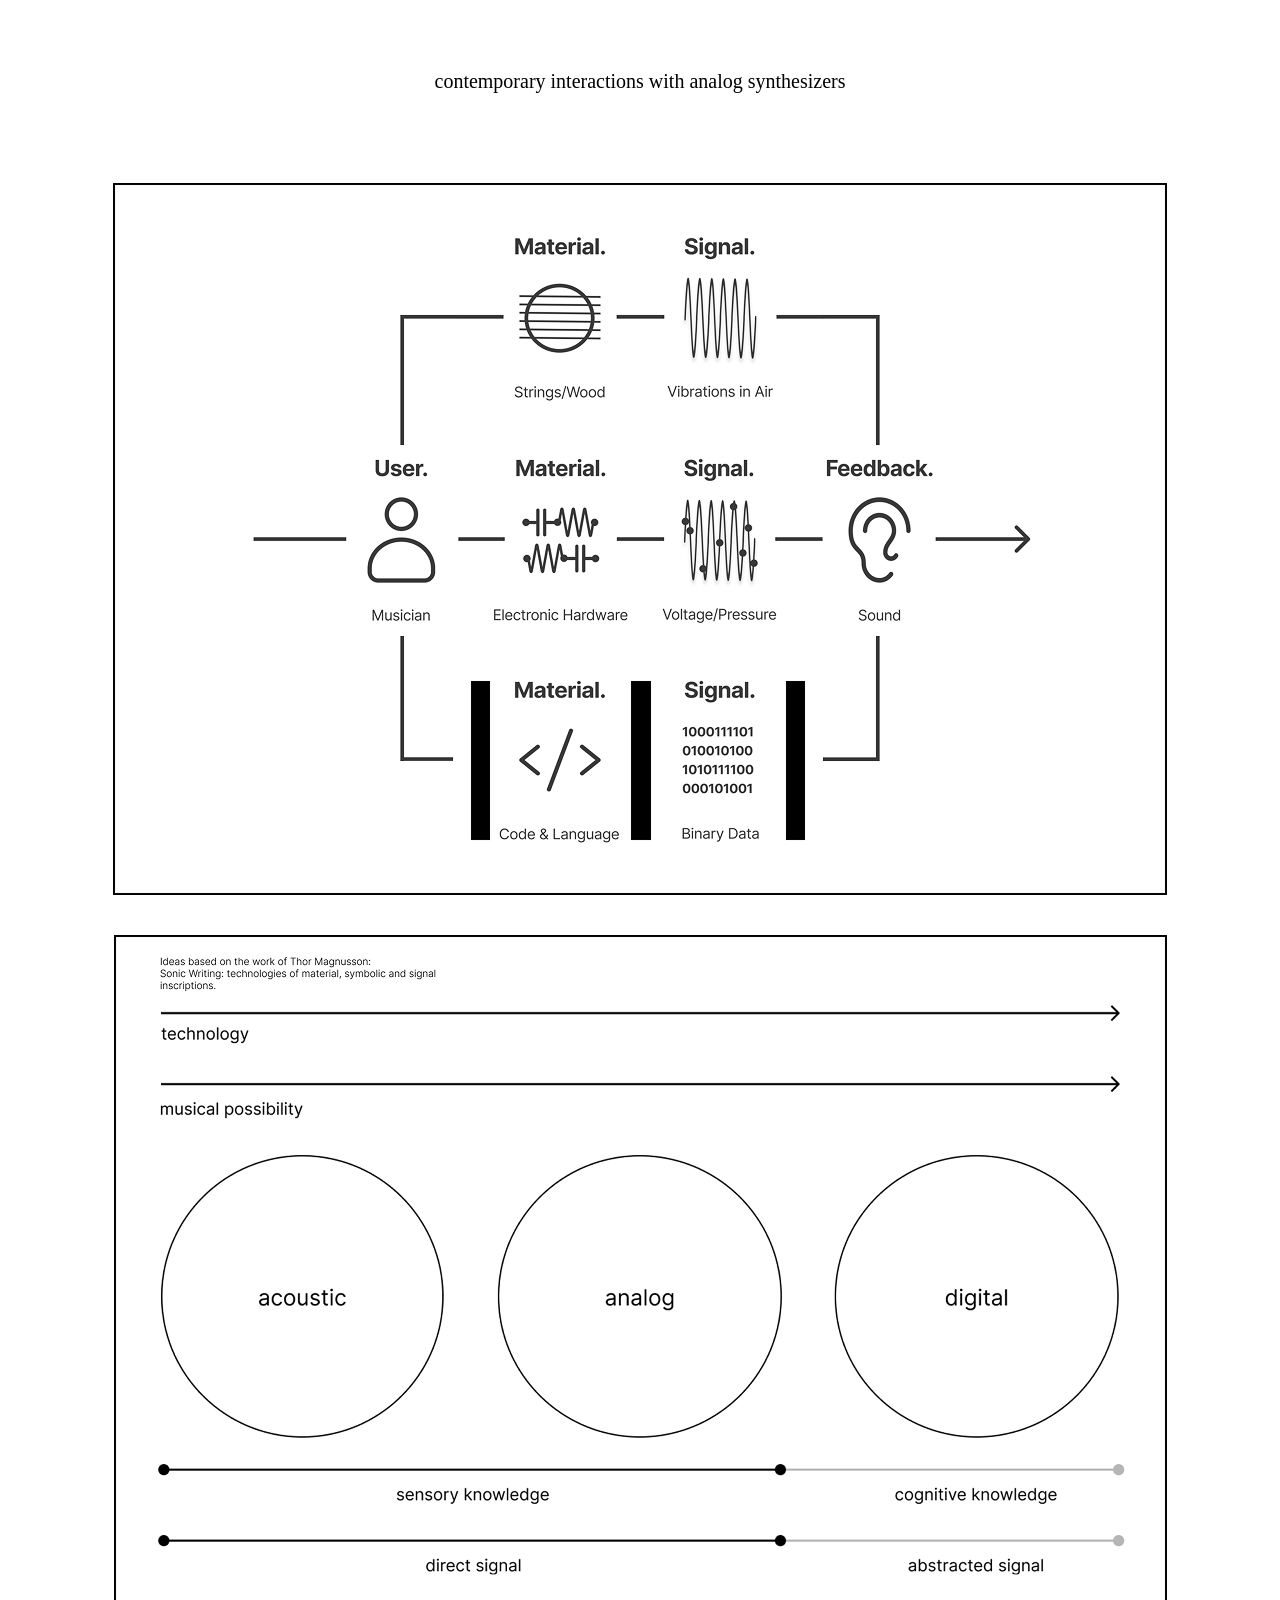
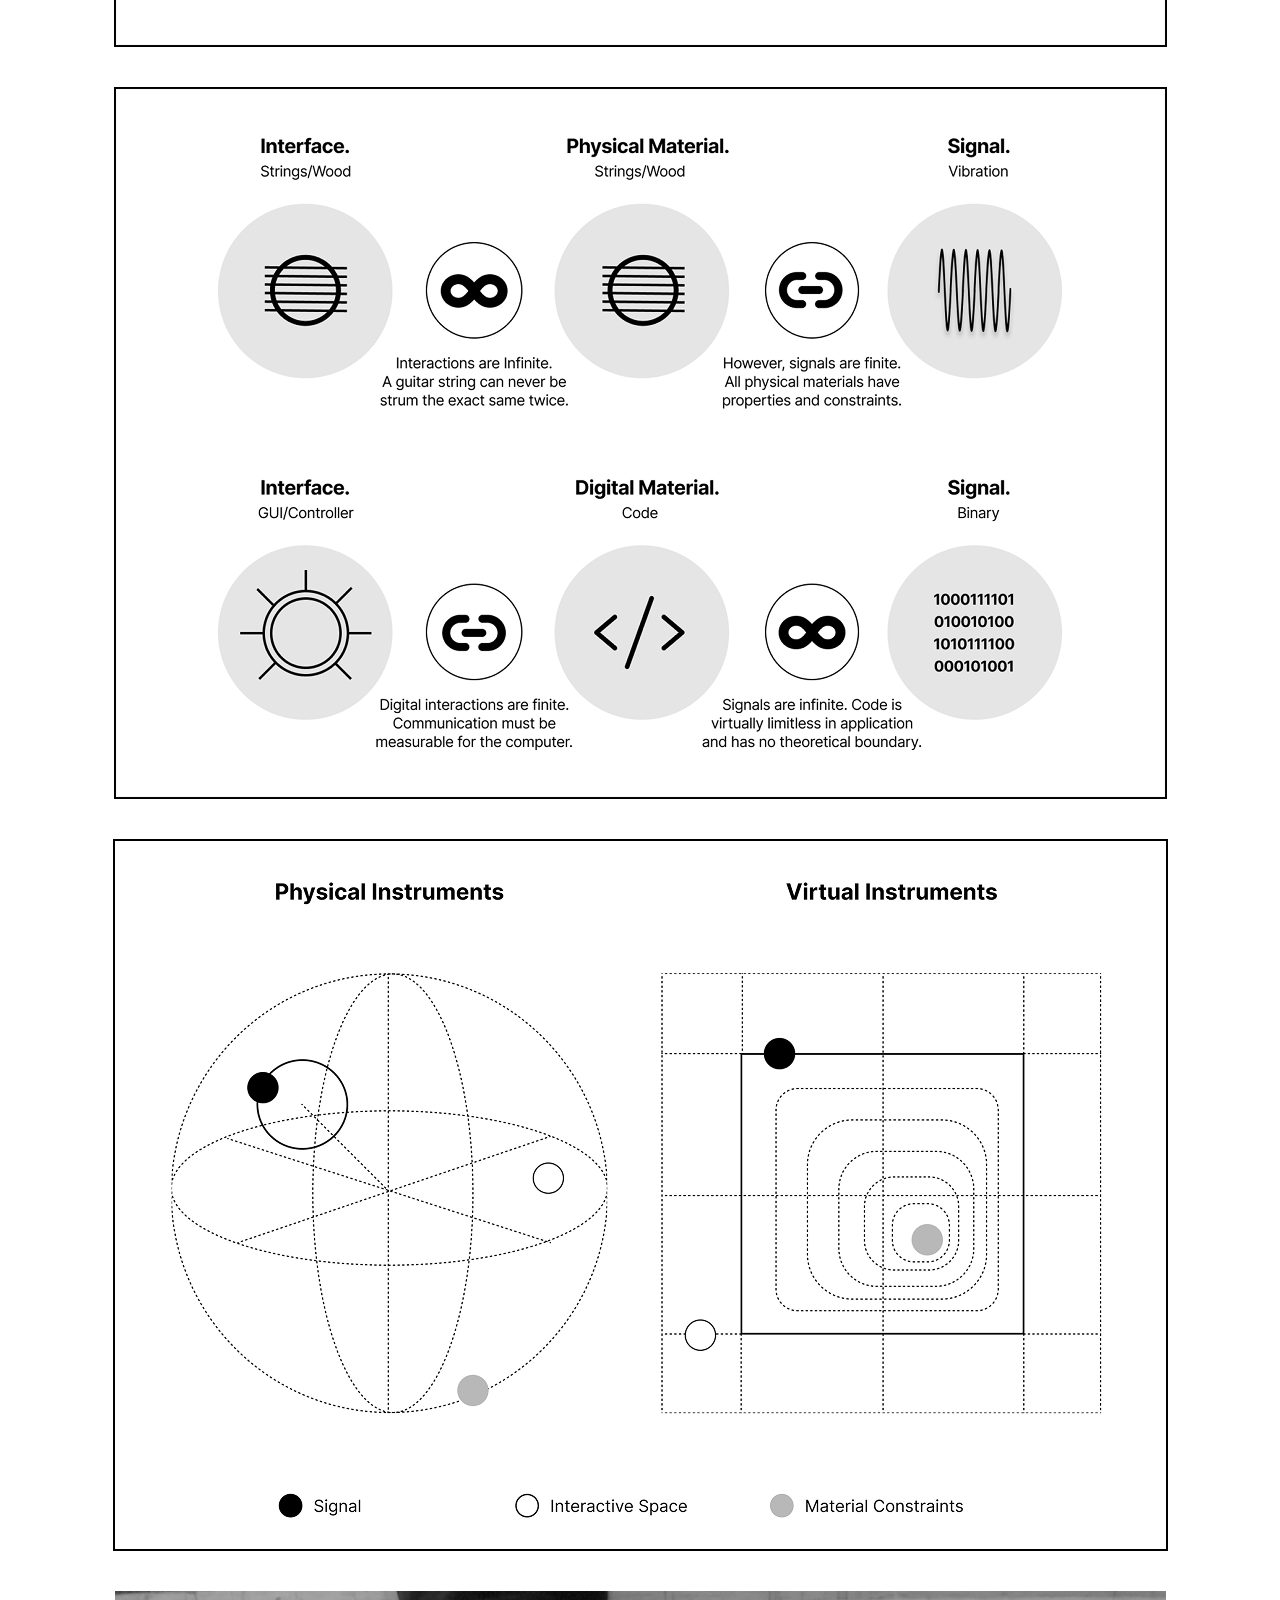
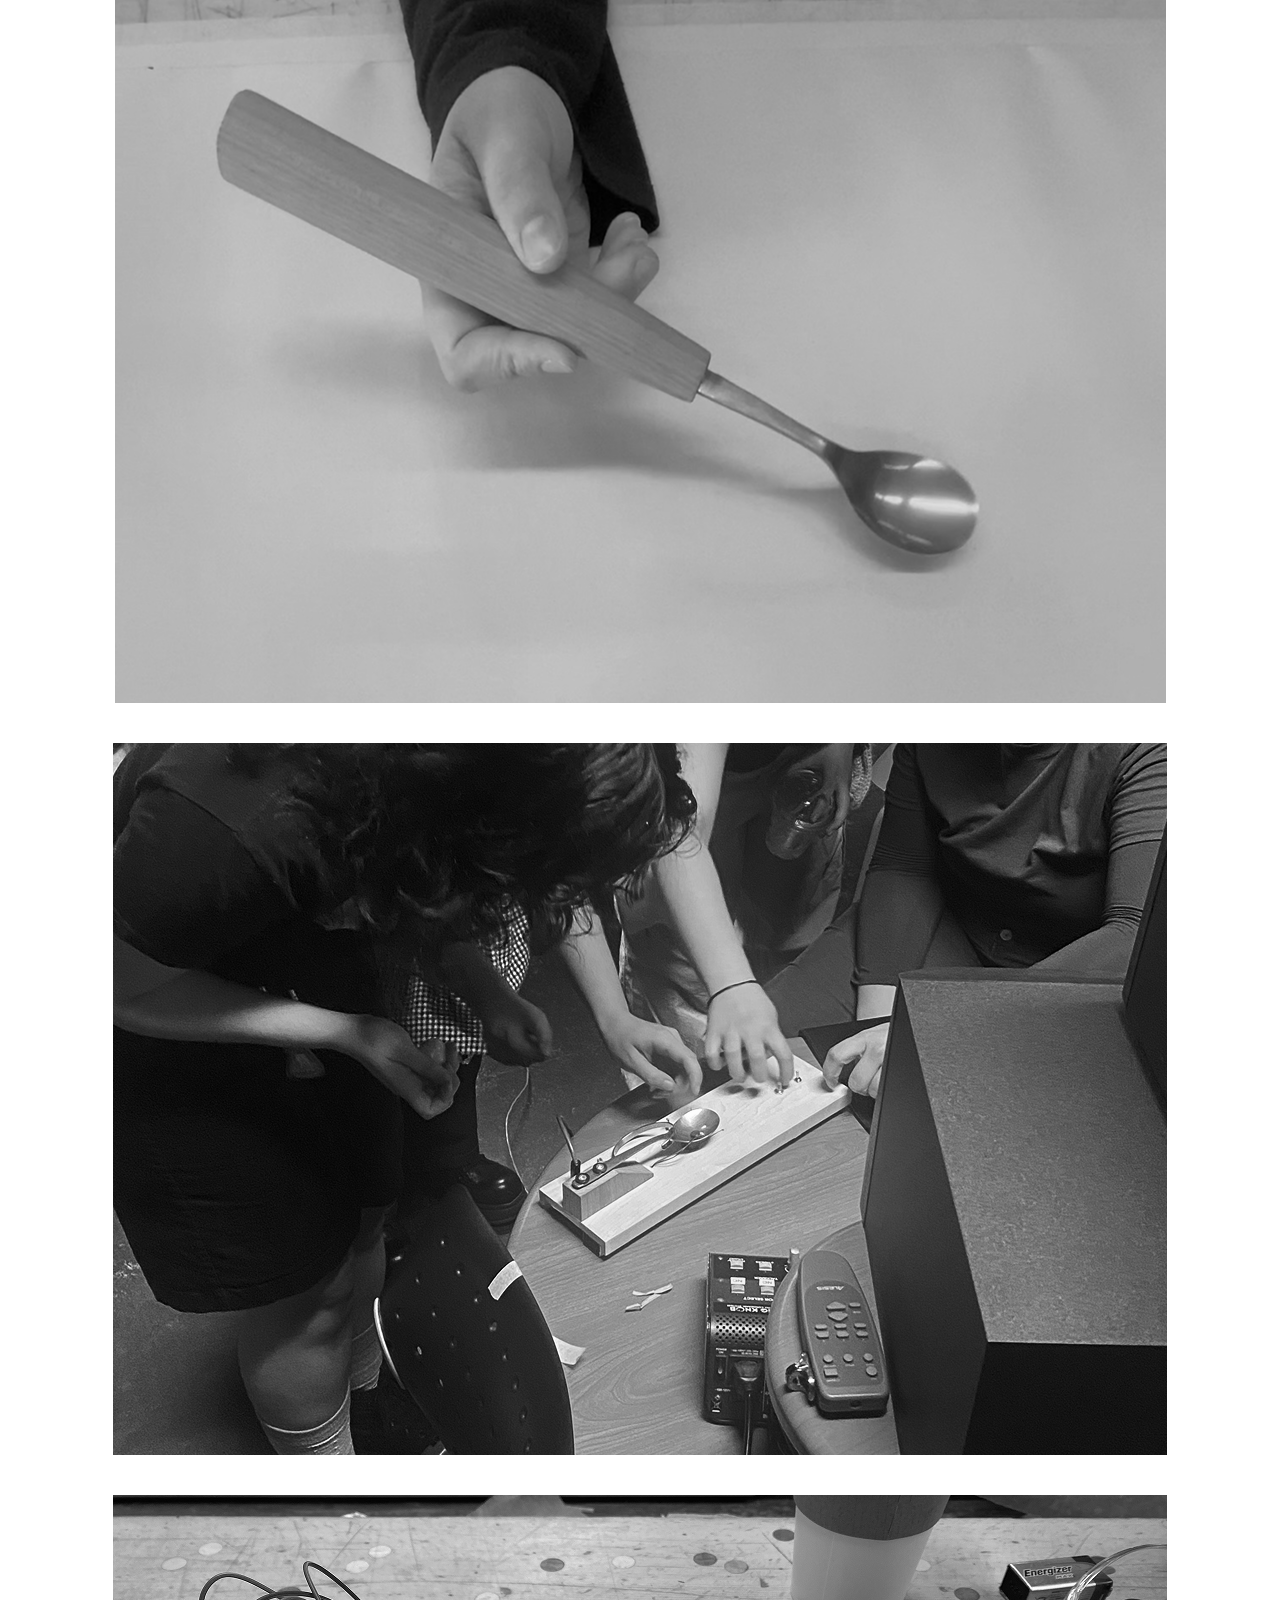
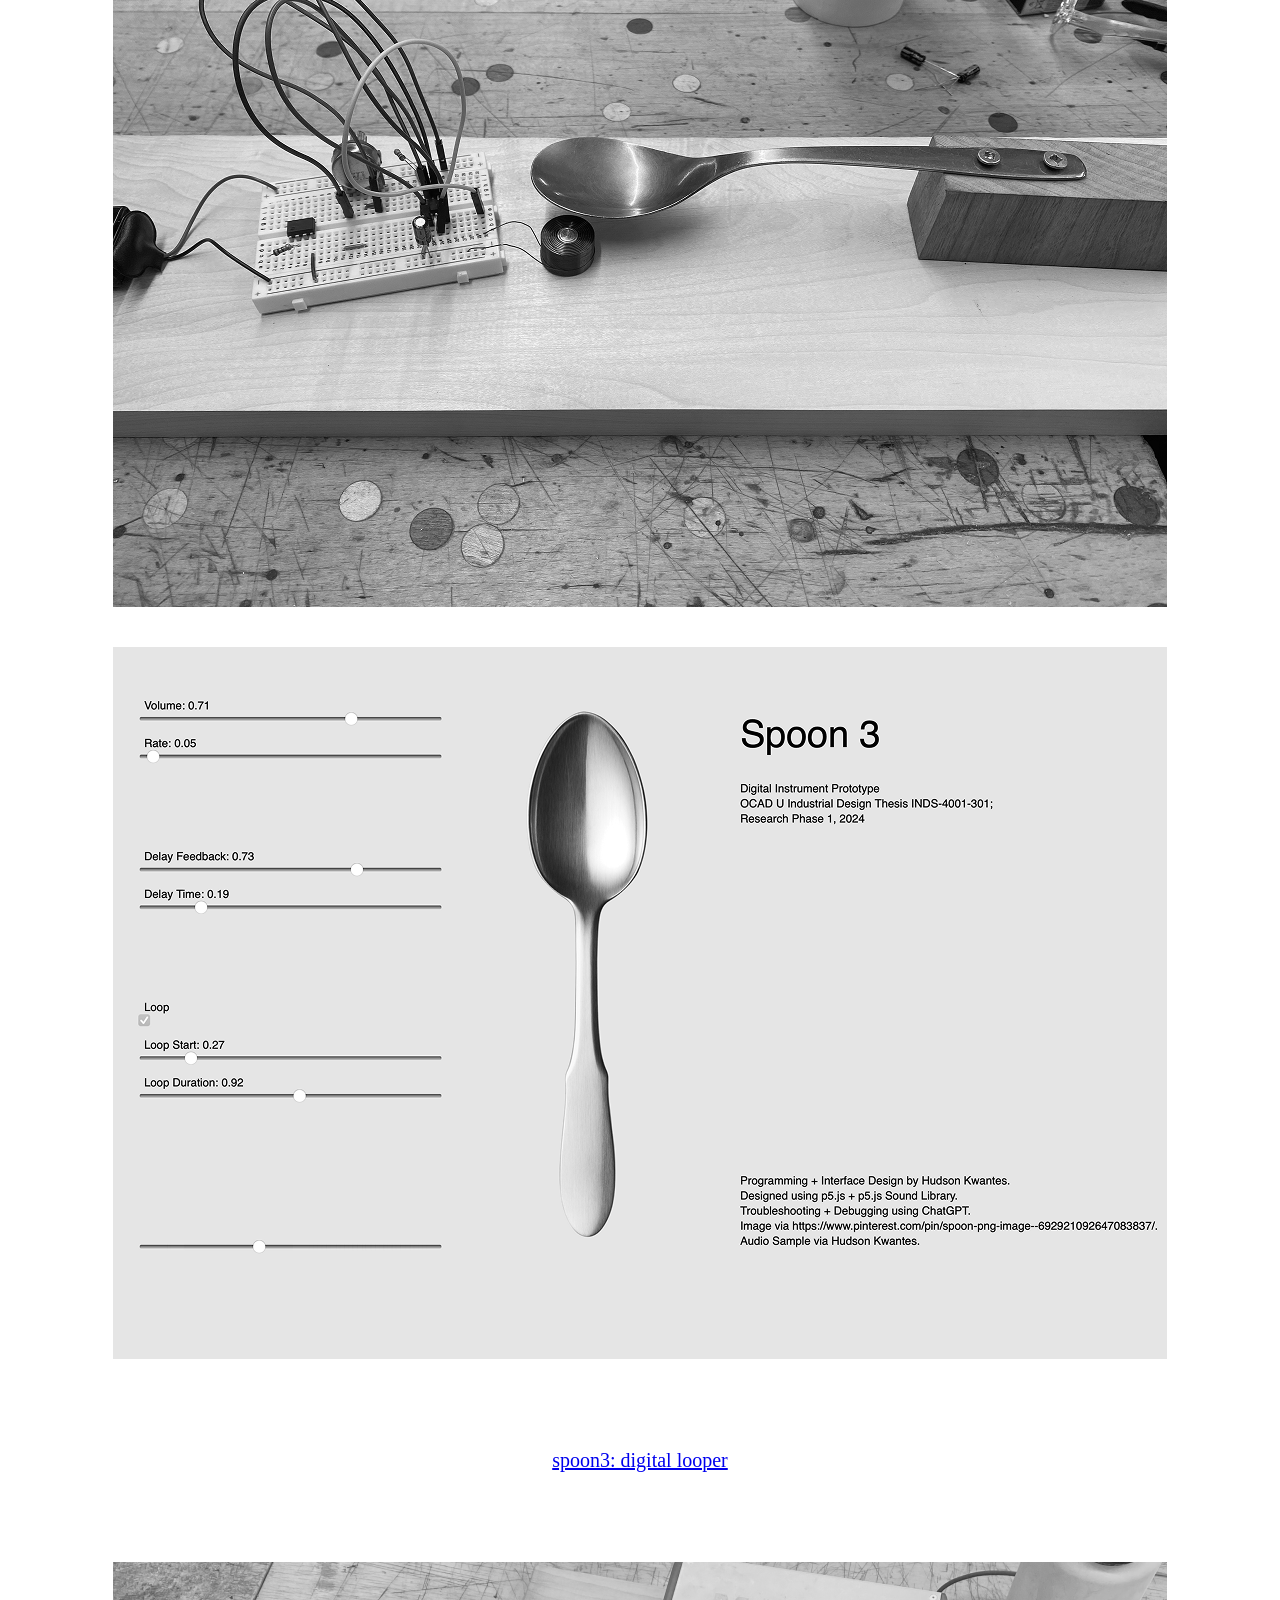
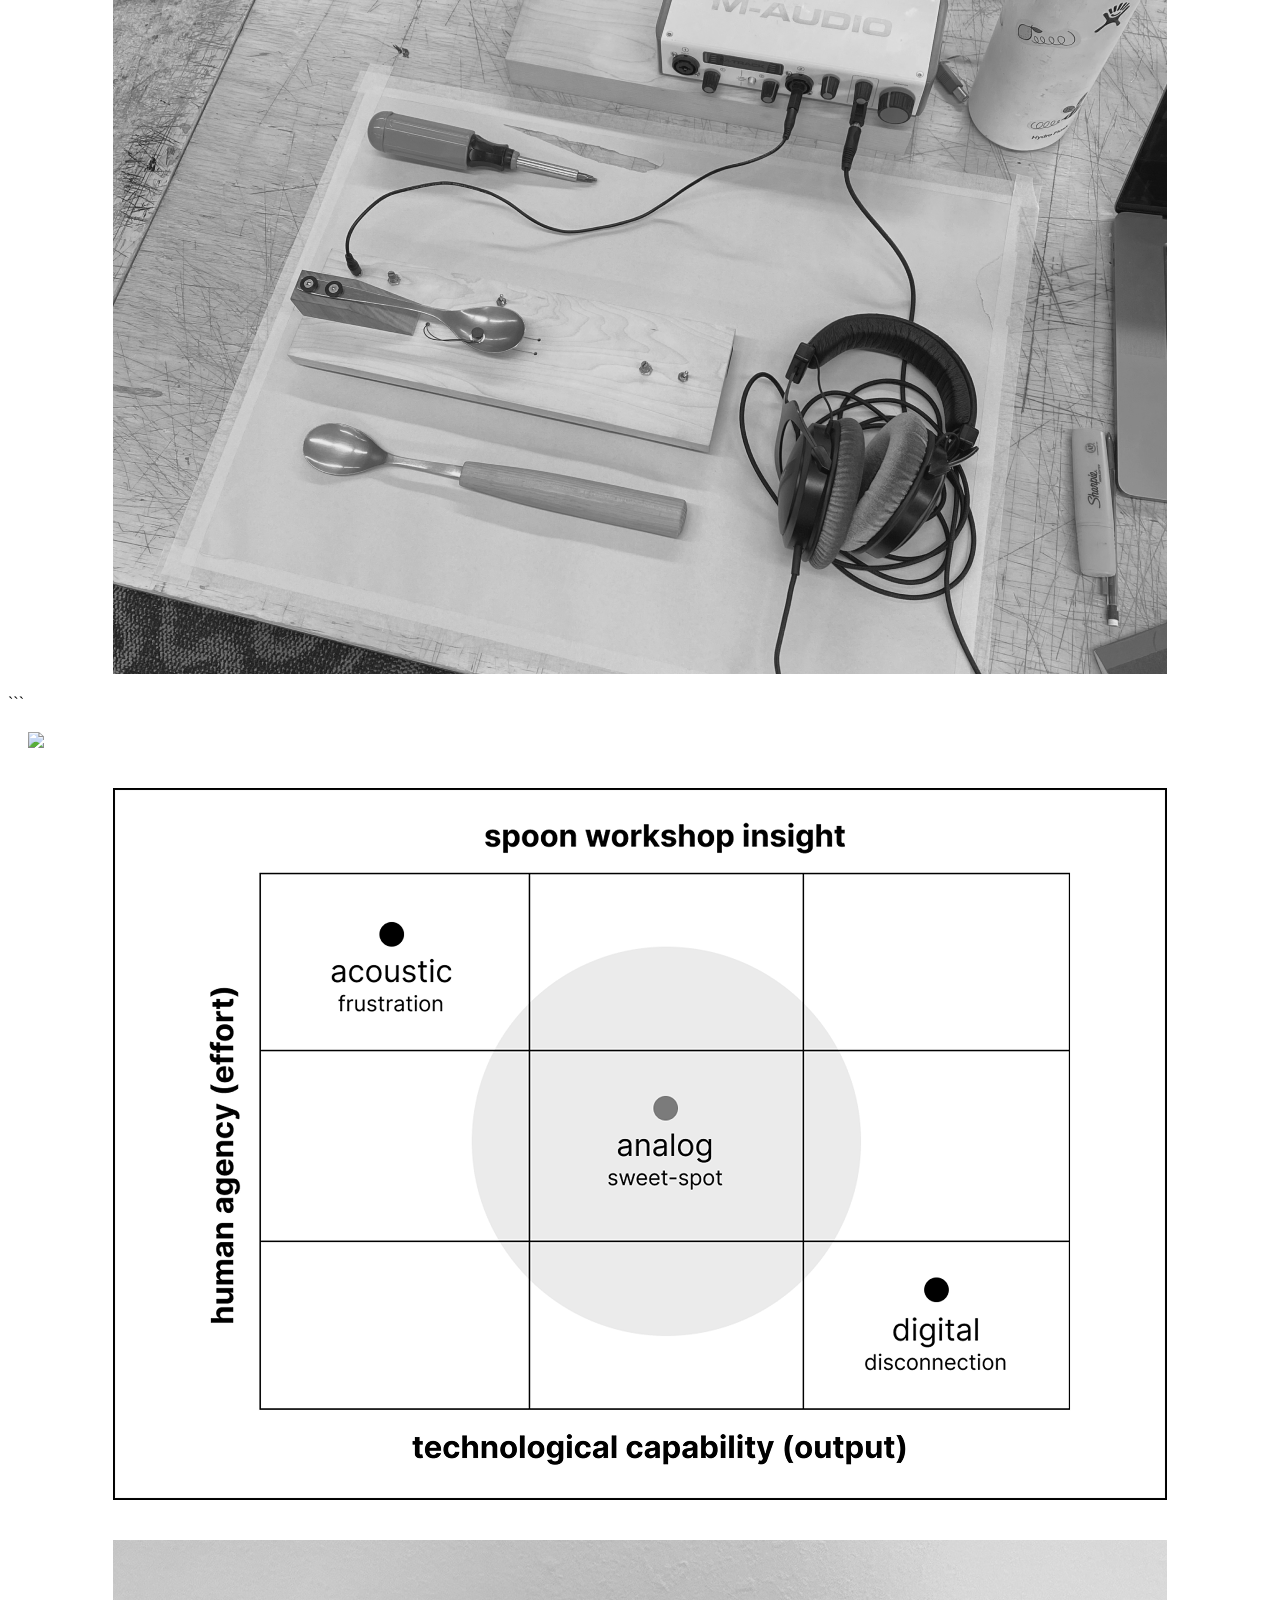
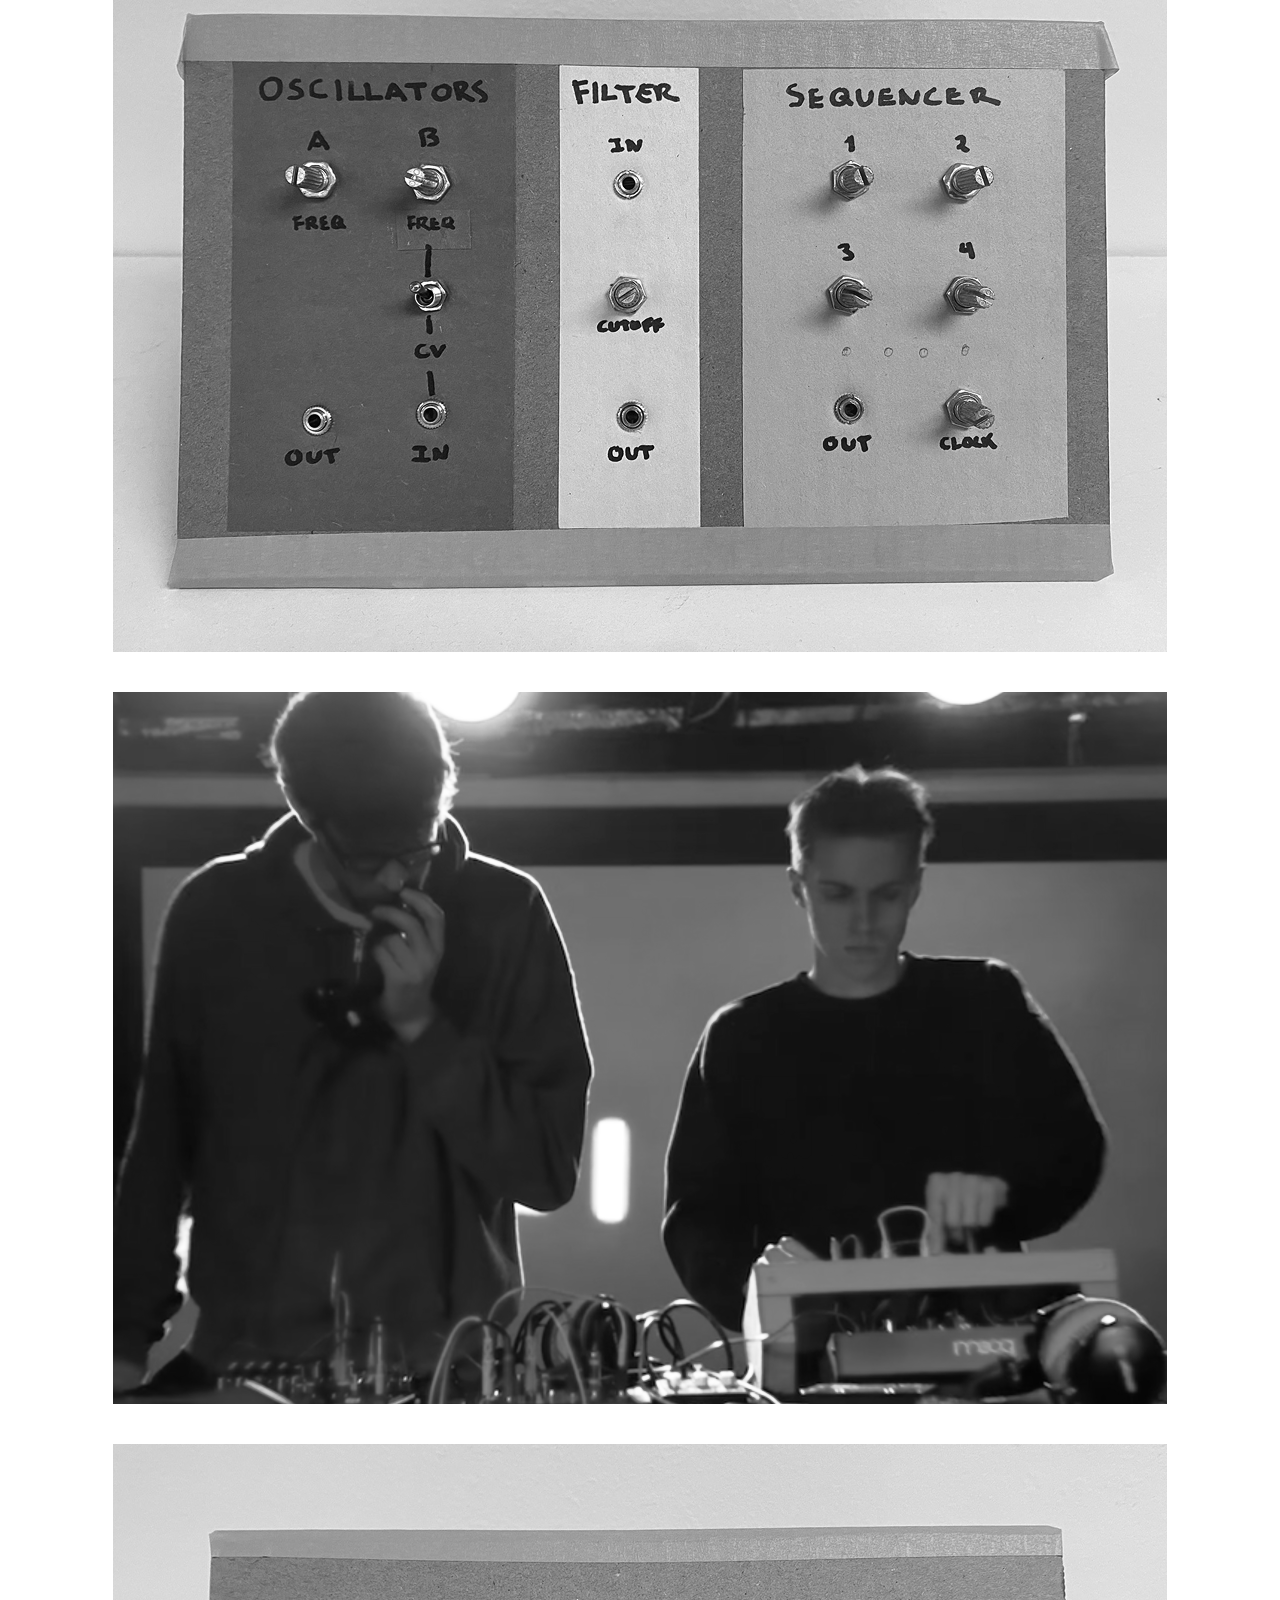
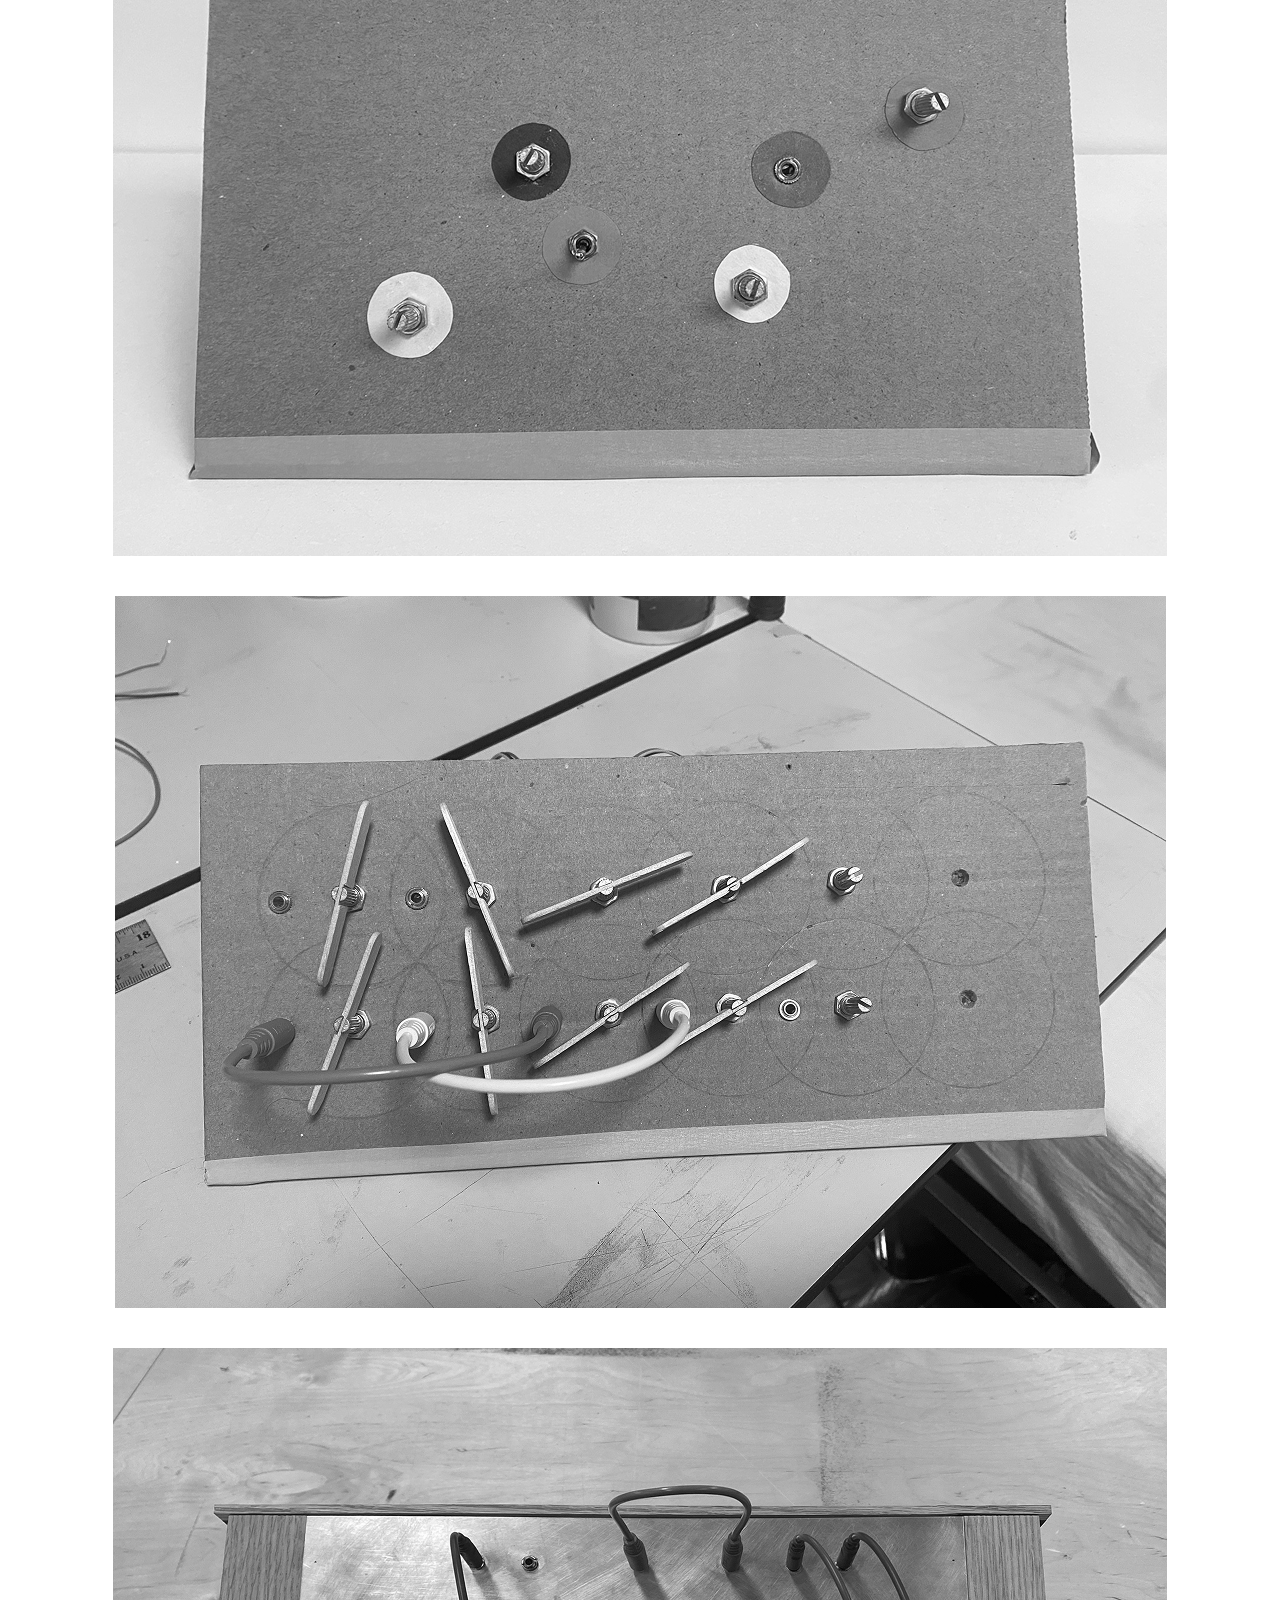
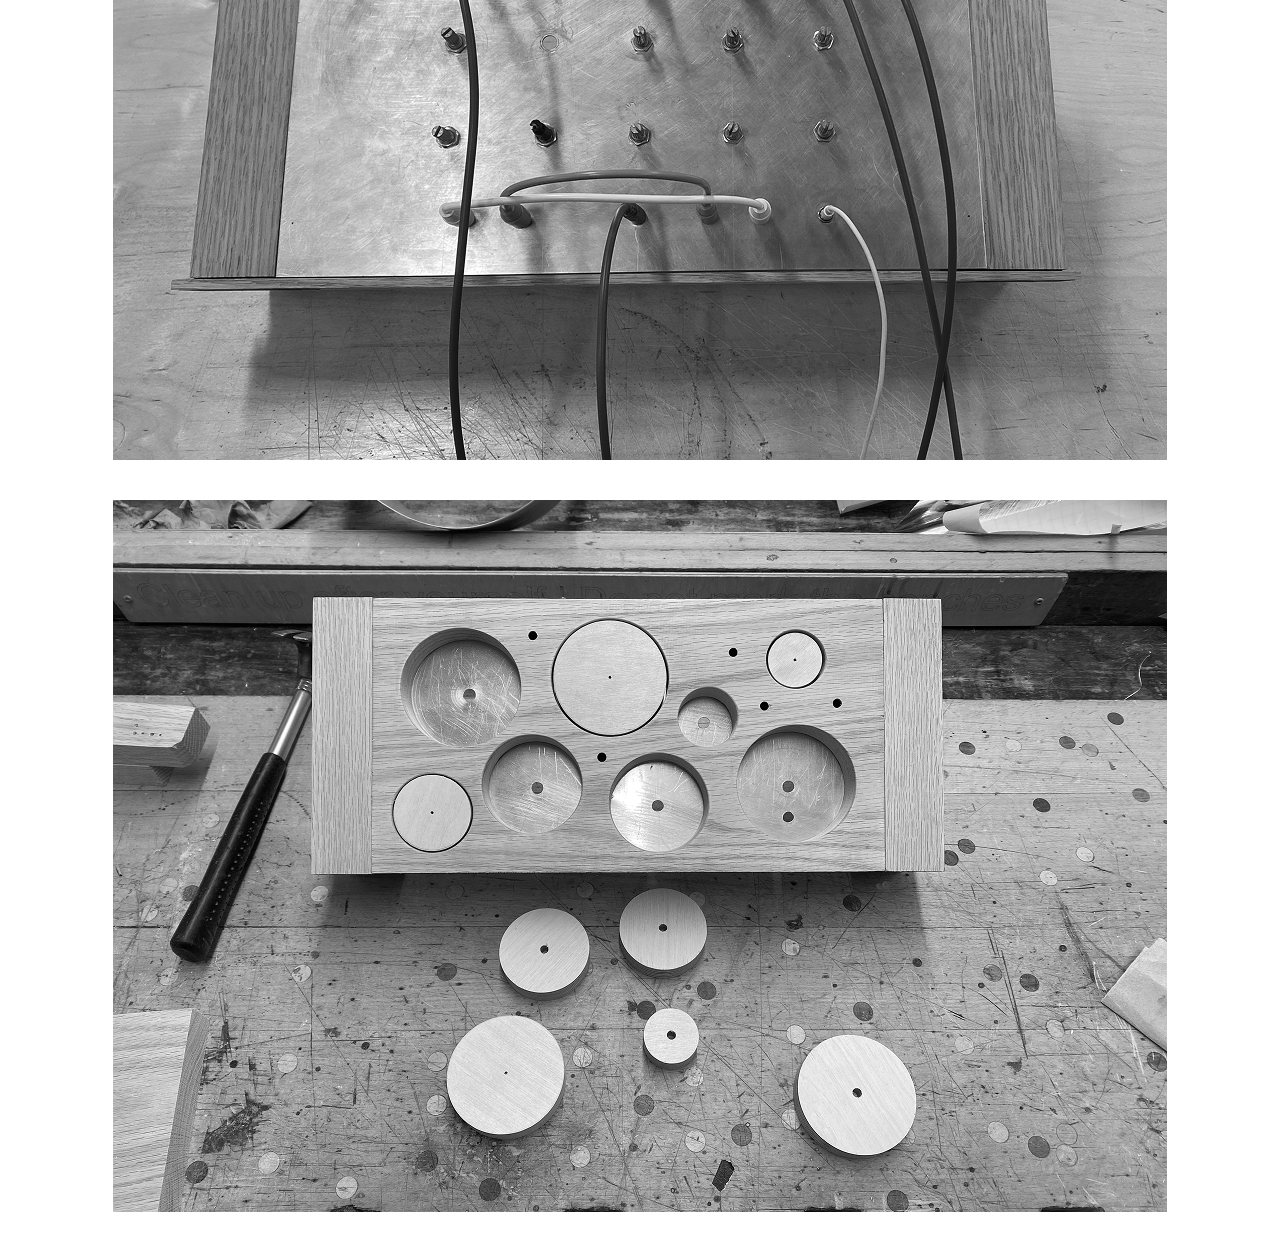
==== thesis/index.html @ deb92f1e "c" ====
<!DOCTYPE html>
<html lang="en">
<head>
    <meta charset="UTF-8">
    <link rel="stylesheet" href="style.css">
    <meta name="viewport" content="width=device-width, initial-scale=1.0">
    <title>Document</title>
</head>
<body>
    <p>contemporary interactions with analog synthesizers</p>
    <img src="images/material_signal.png">
    <img src="images/sensory_cognitive.png">
    <img src="images/finite_infinite.png">
    <img src="images/phys_virt.png">
    <img src="images/spoon1.png">
    <img src="images/spoon2.png">
    <img src="images/spoon_breadboard.png">
    <img src="images/spoon3.png">
    <p><a href="spoon3_interaction/index.html">spoon3: digital looper</a></p> 
    <img src="images/workshop_setup.png">
 ```<img src="images/sensory_balance.png">
    <img src="images/spoon_insight.png">
    <img src="images/standardization.png">
    <img src="images/performance.png">
    
  
    
    <img src="images/contemp_core_proto.png">
    <img src="images/popstick_proto.png">
    <img src="images/synth1_steel.png">
    <img src="images/circles.png">
  

</body>
</html>
---- thesis/style.css ----
img{
    display: block;
    margin-left: auto;
    margin-right: auto; 
    padding: 20px;
}


p{
    font-family: 'Times New Roman', Times, serif;
    font-size: 20px;
    text-align: center;
    padding: 50px;
}
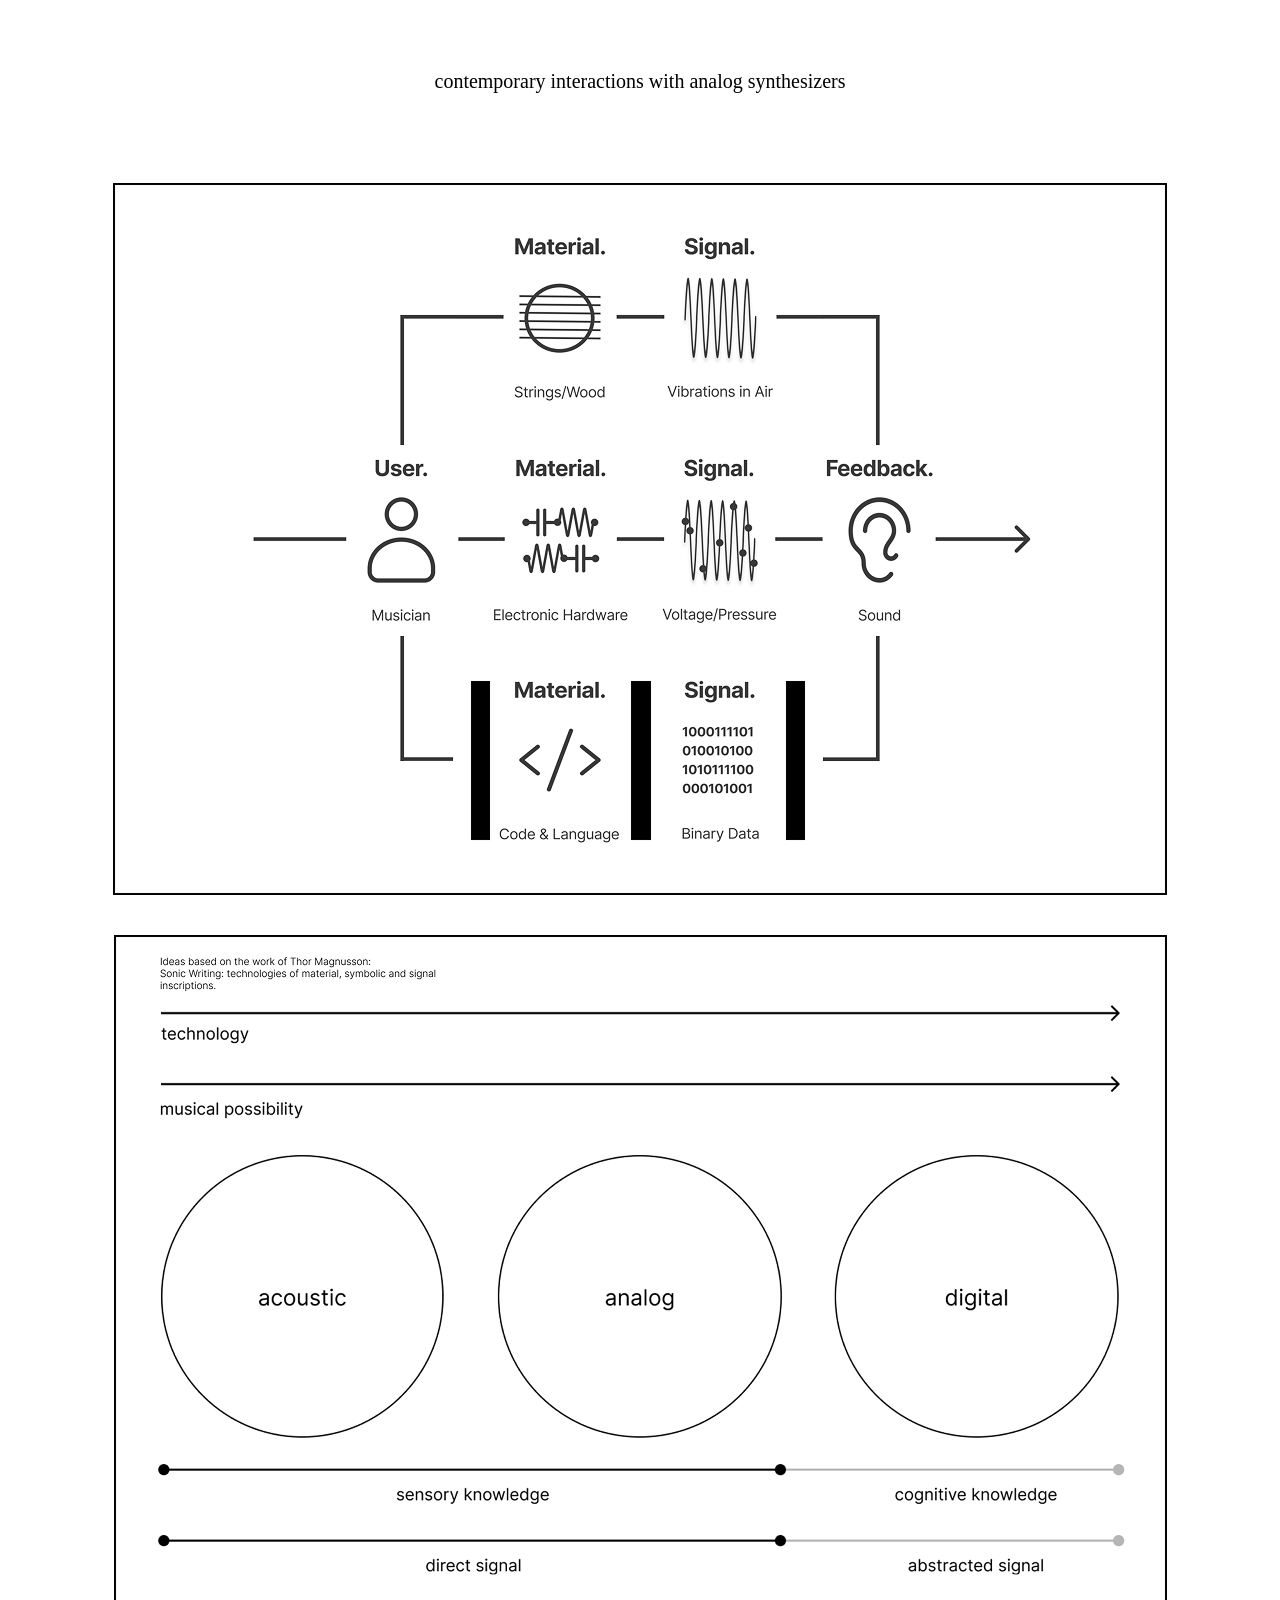
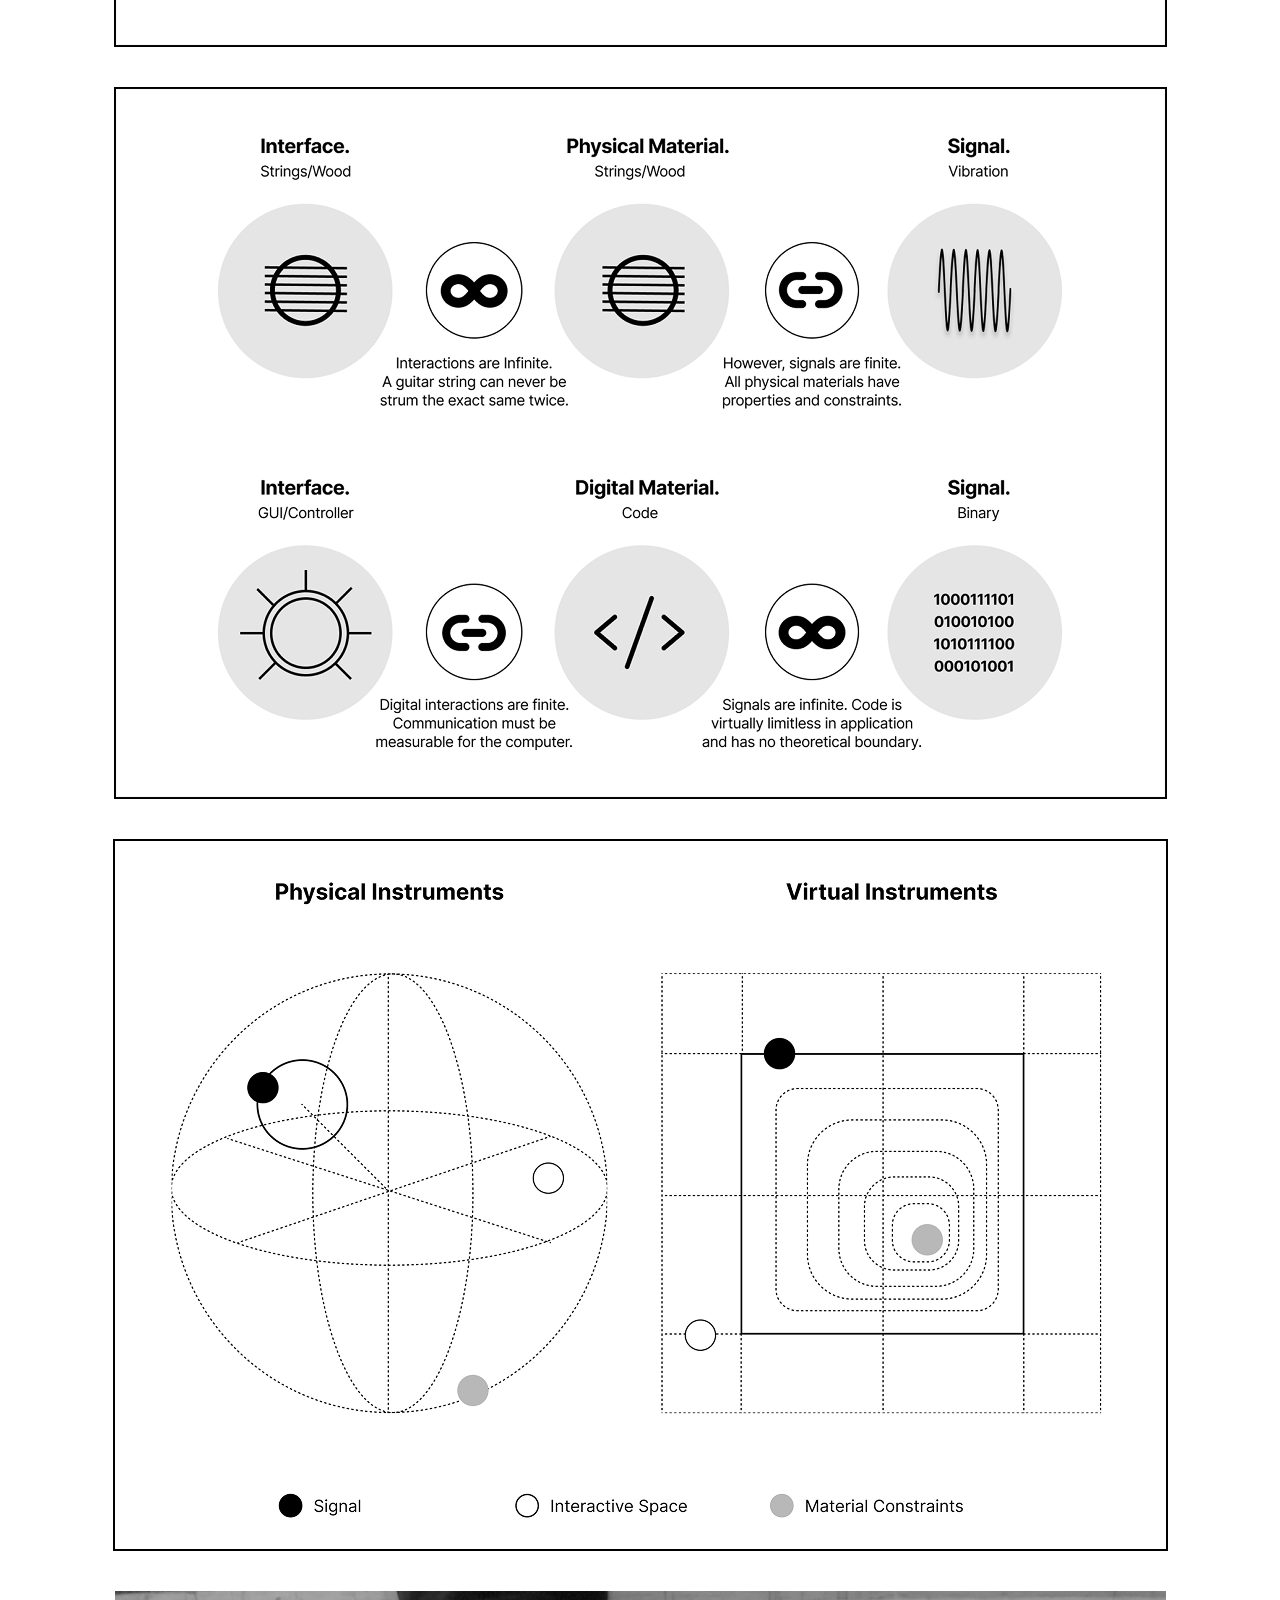
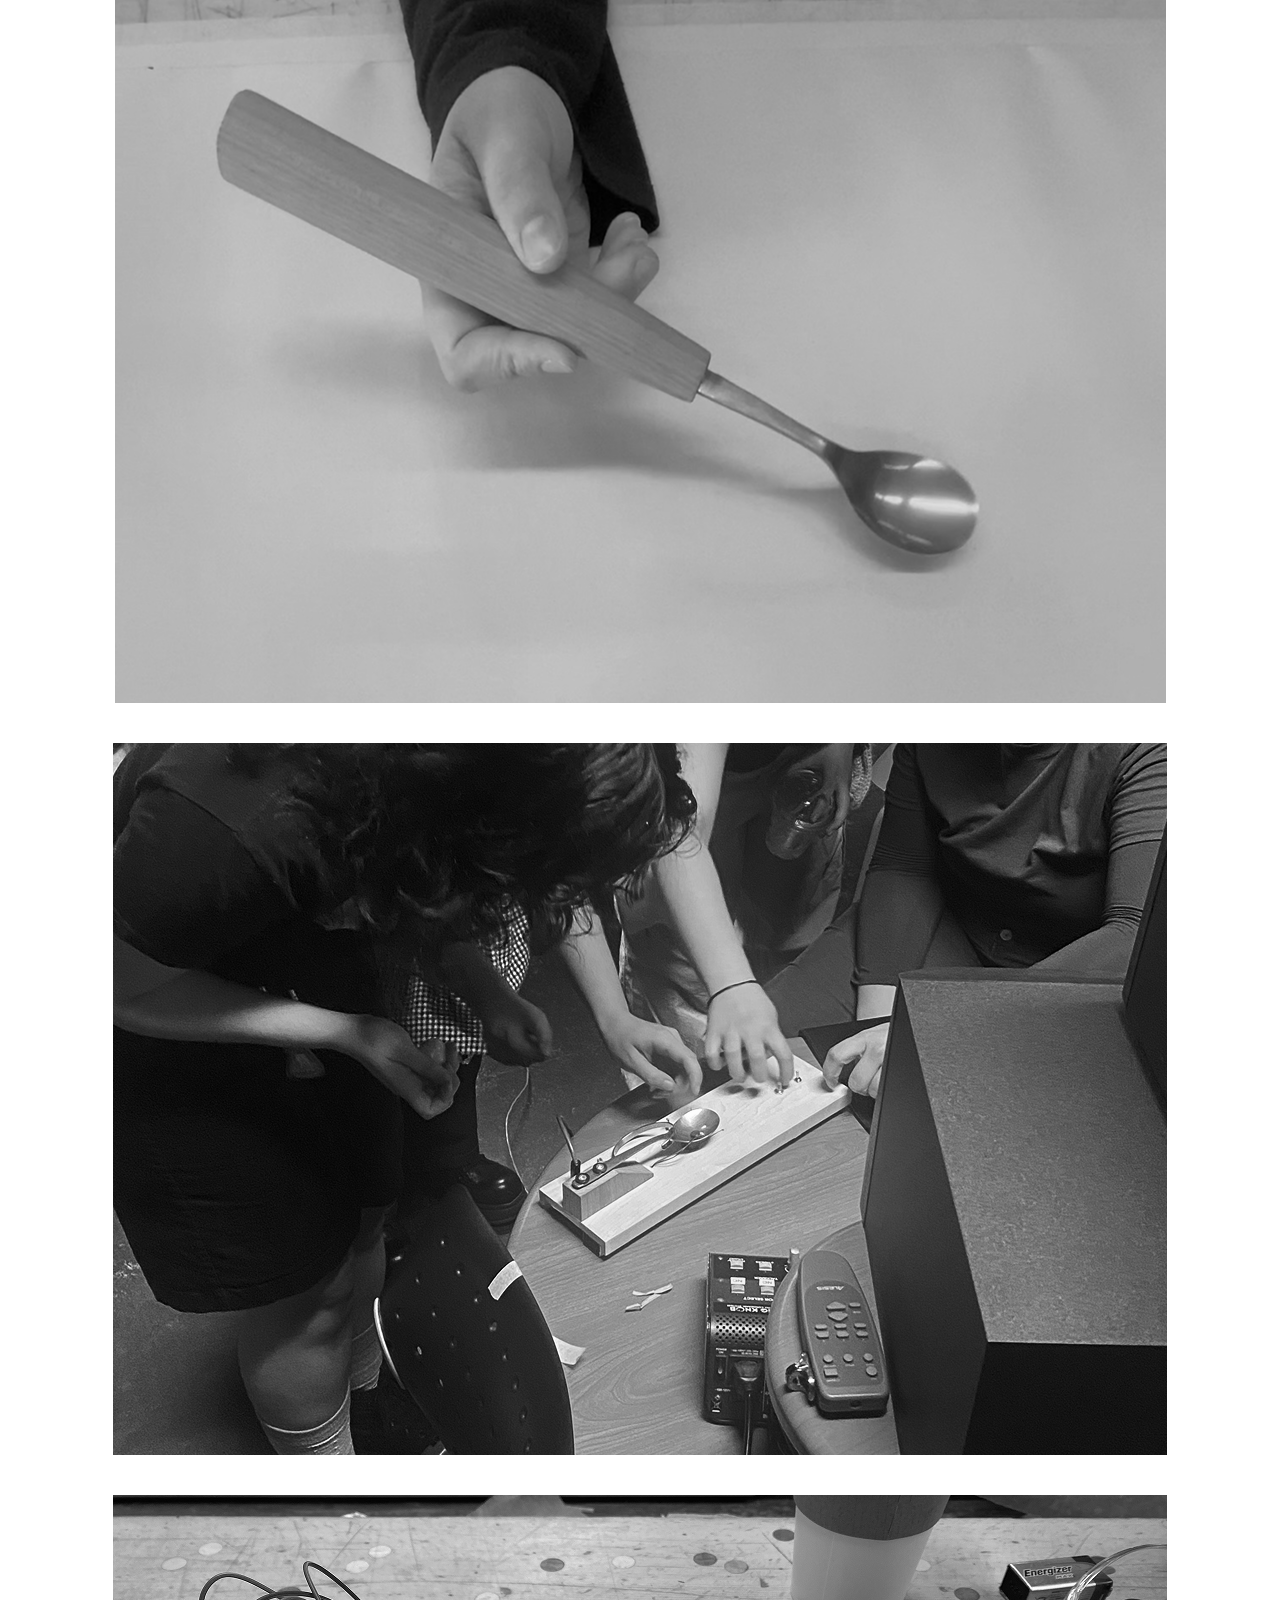
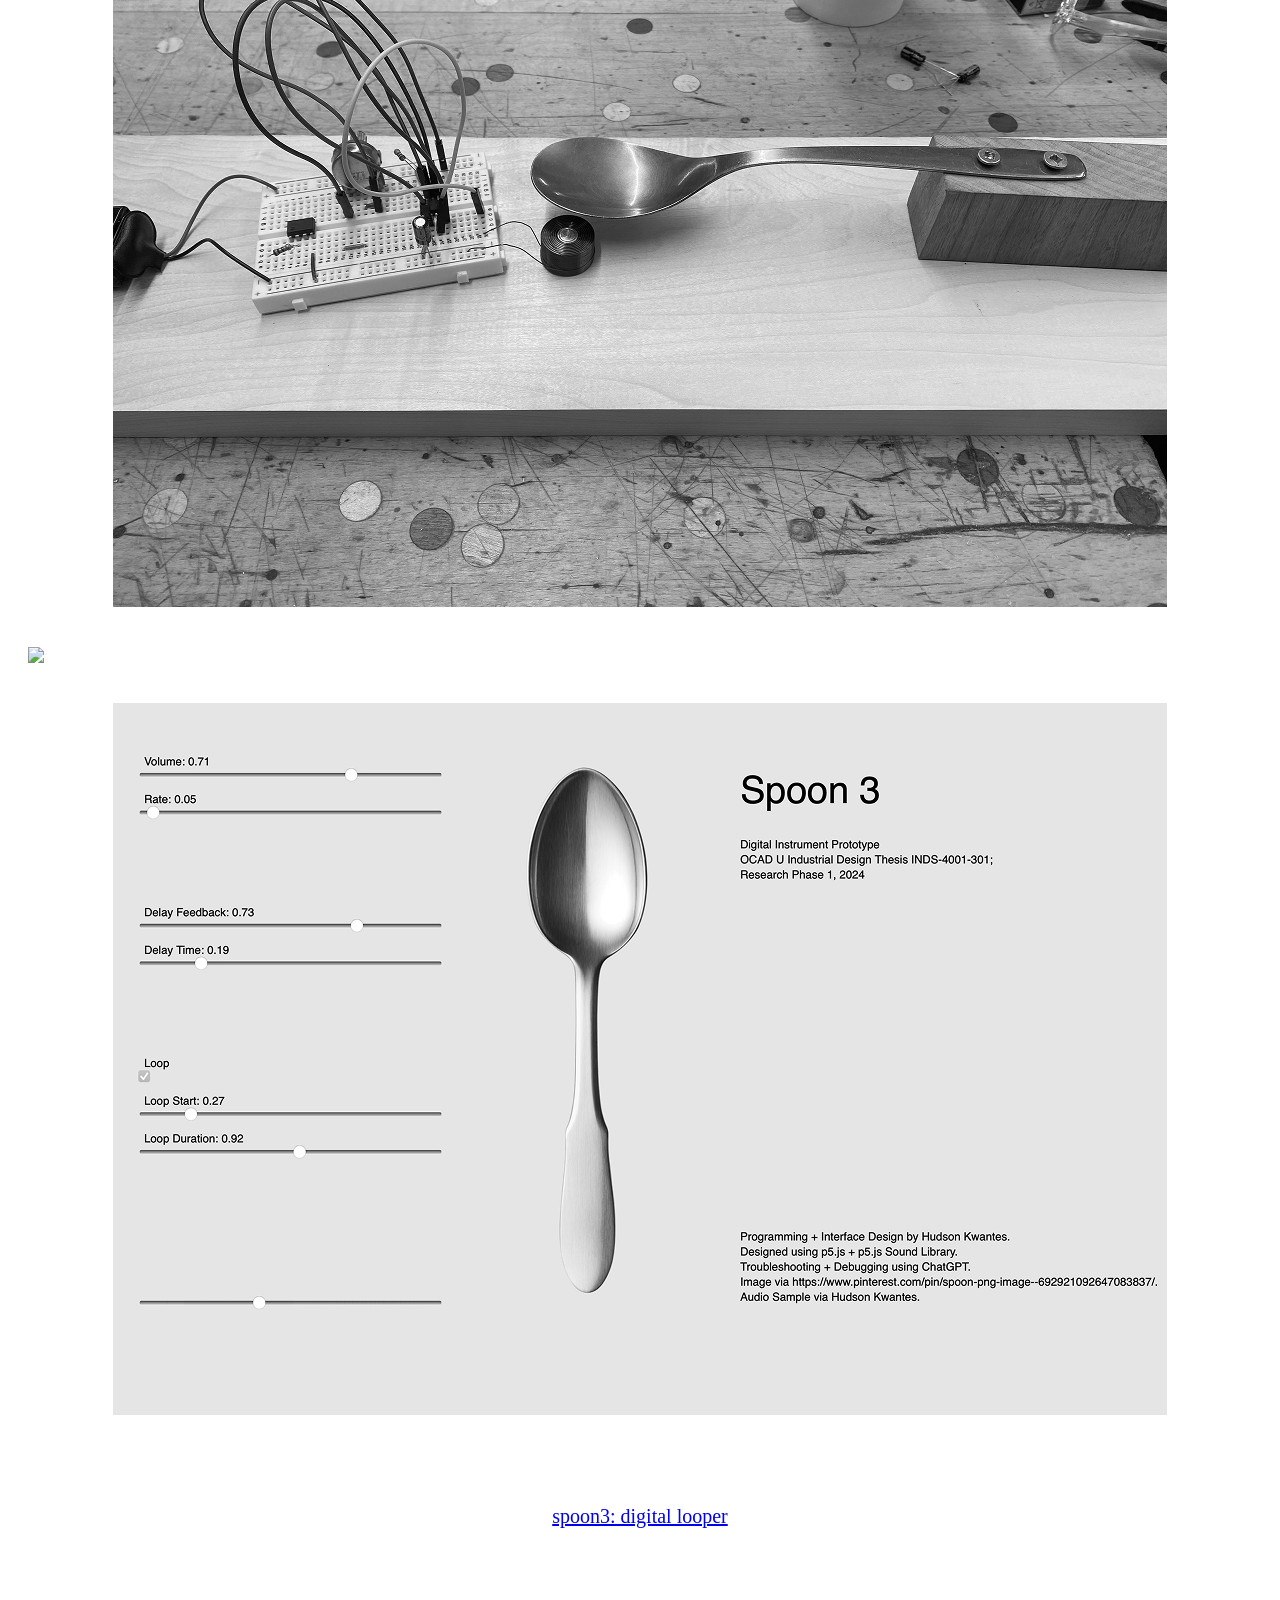
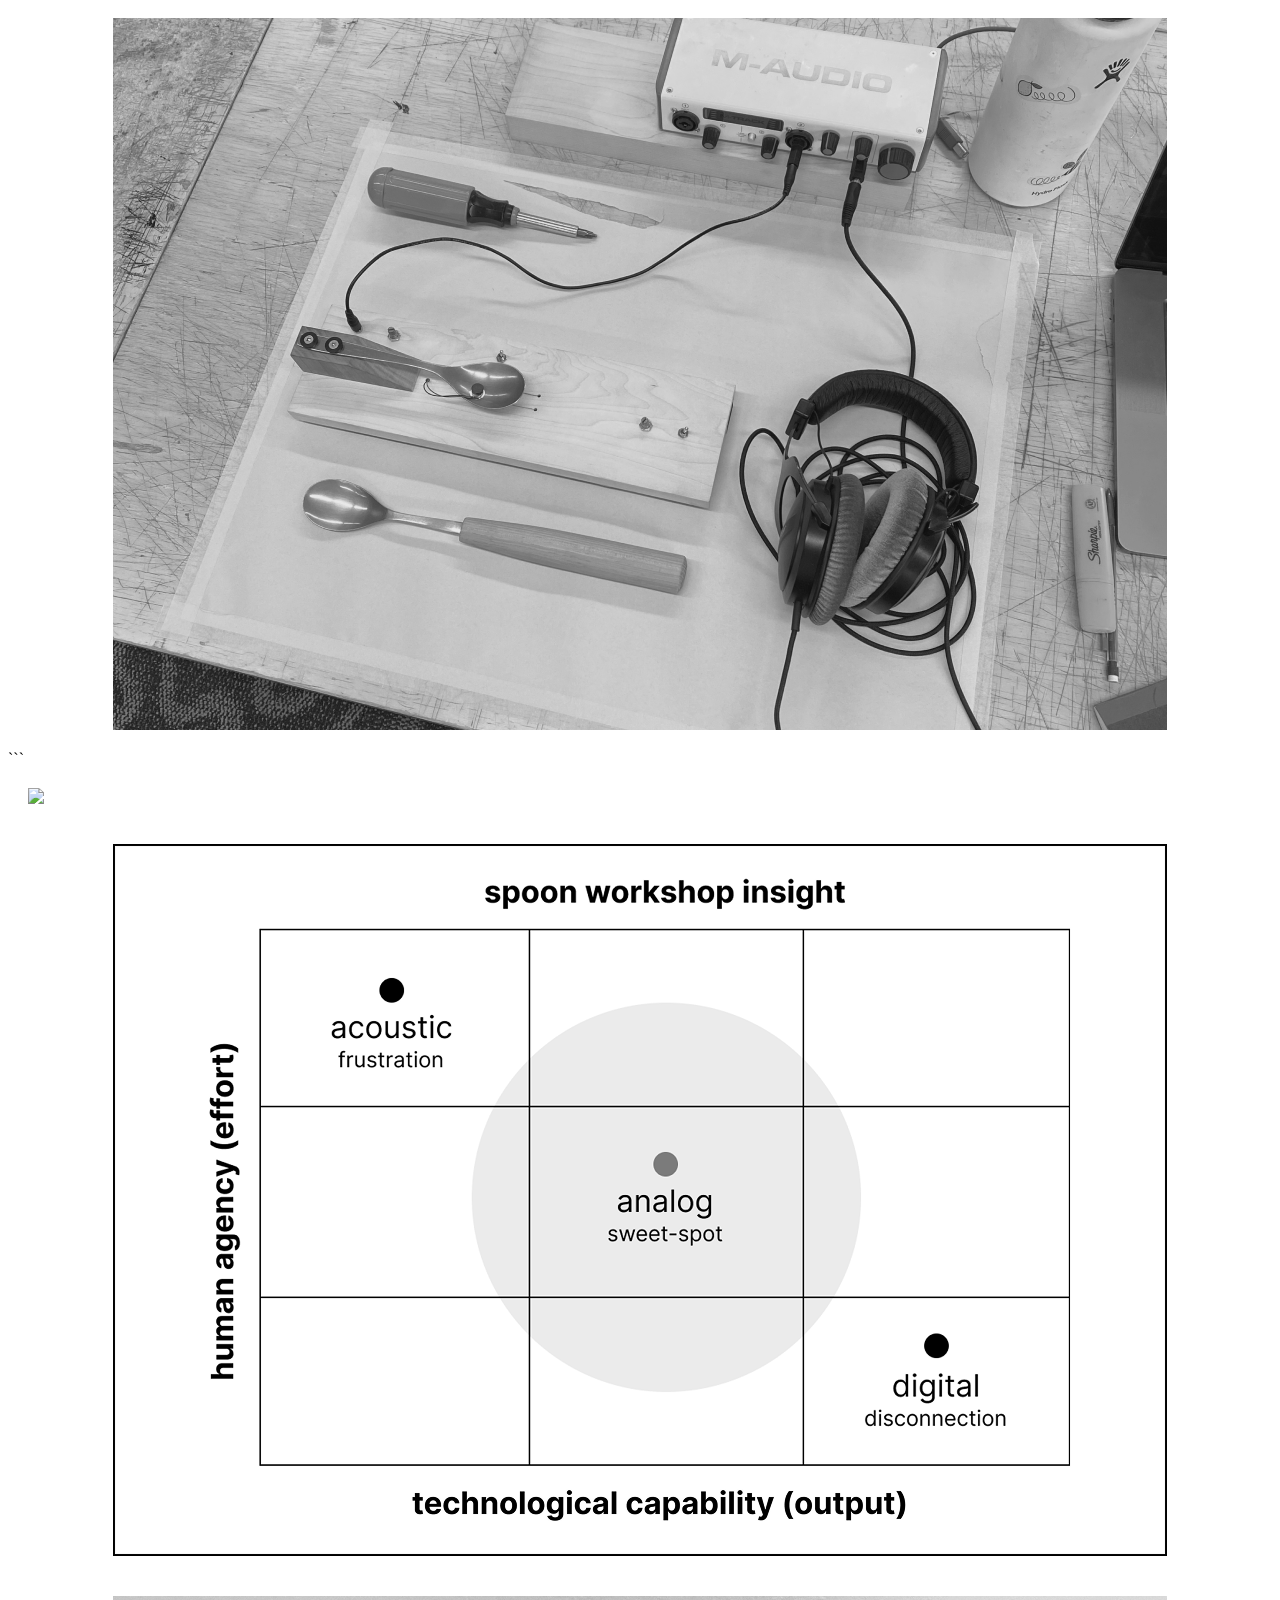
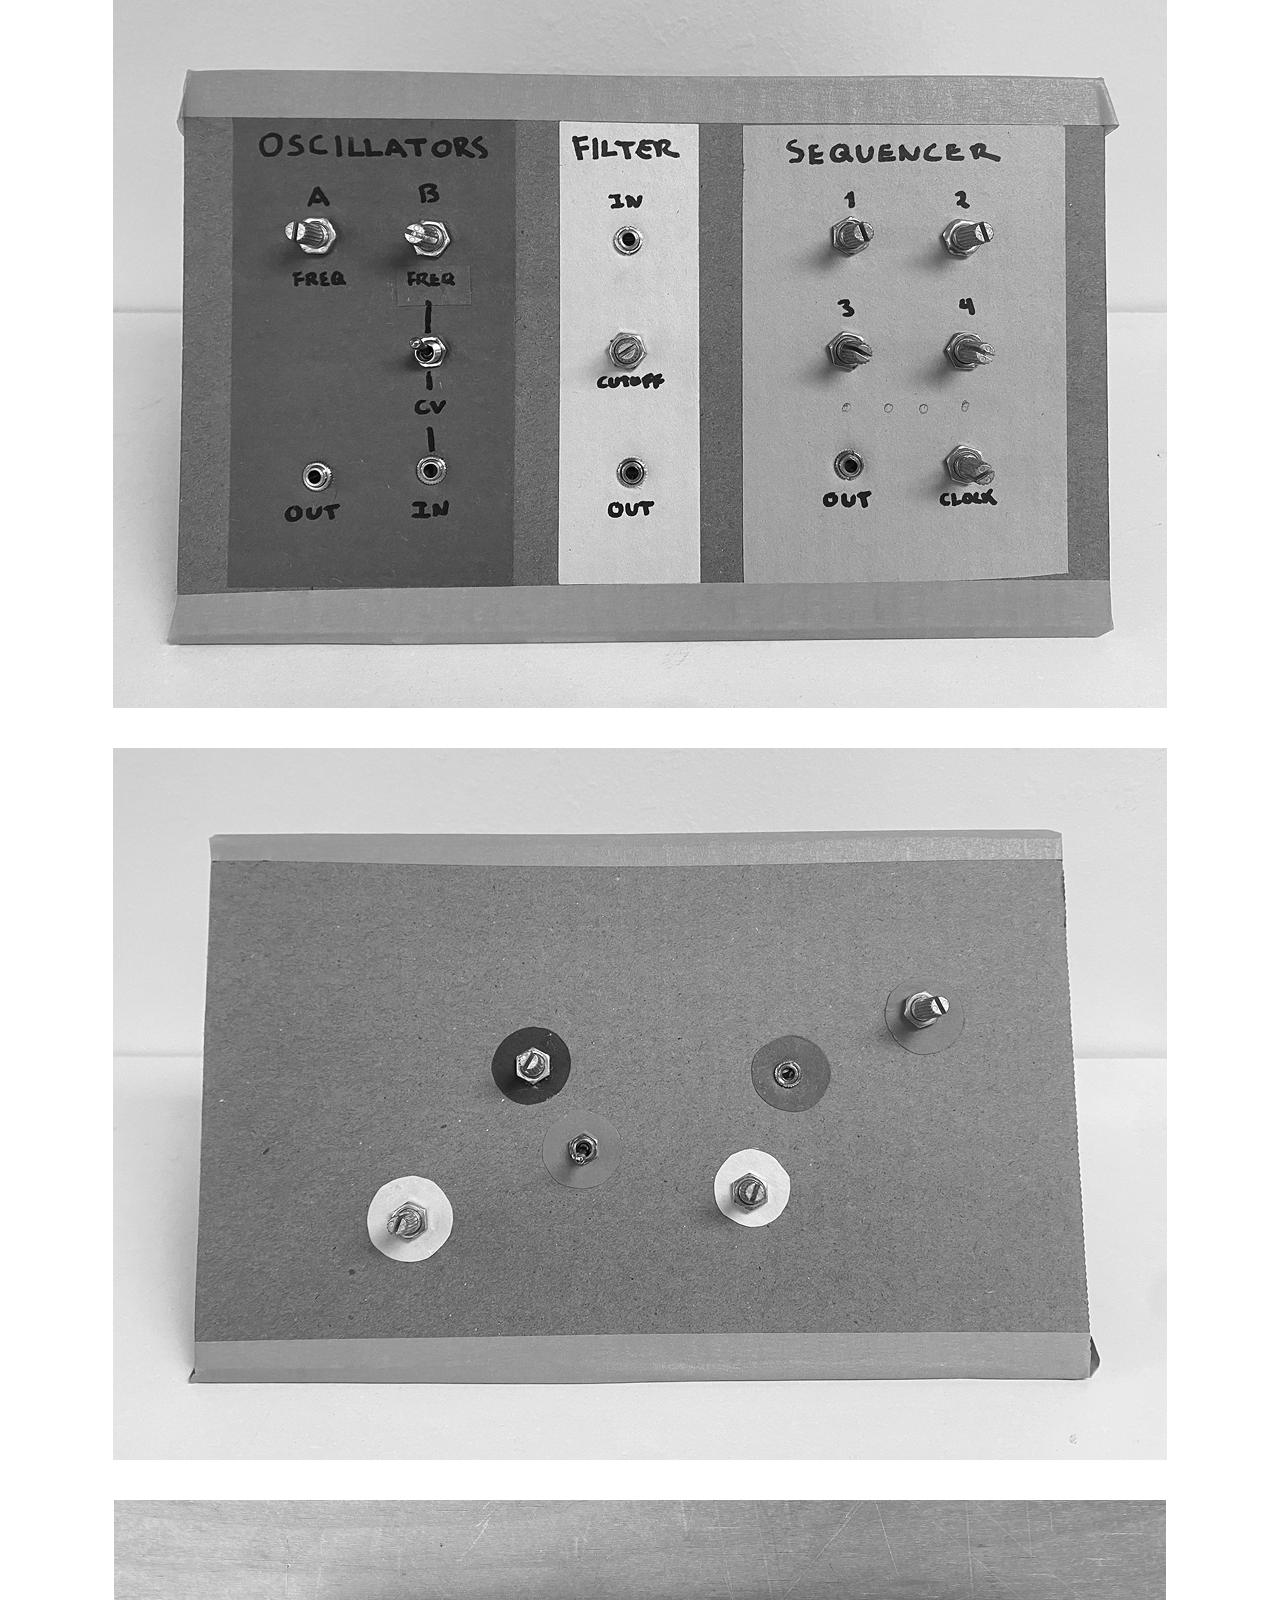
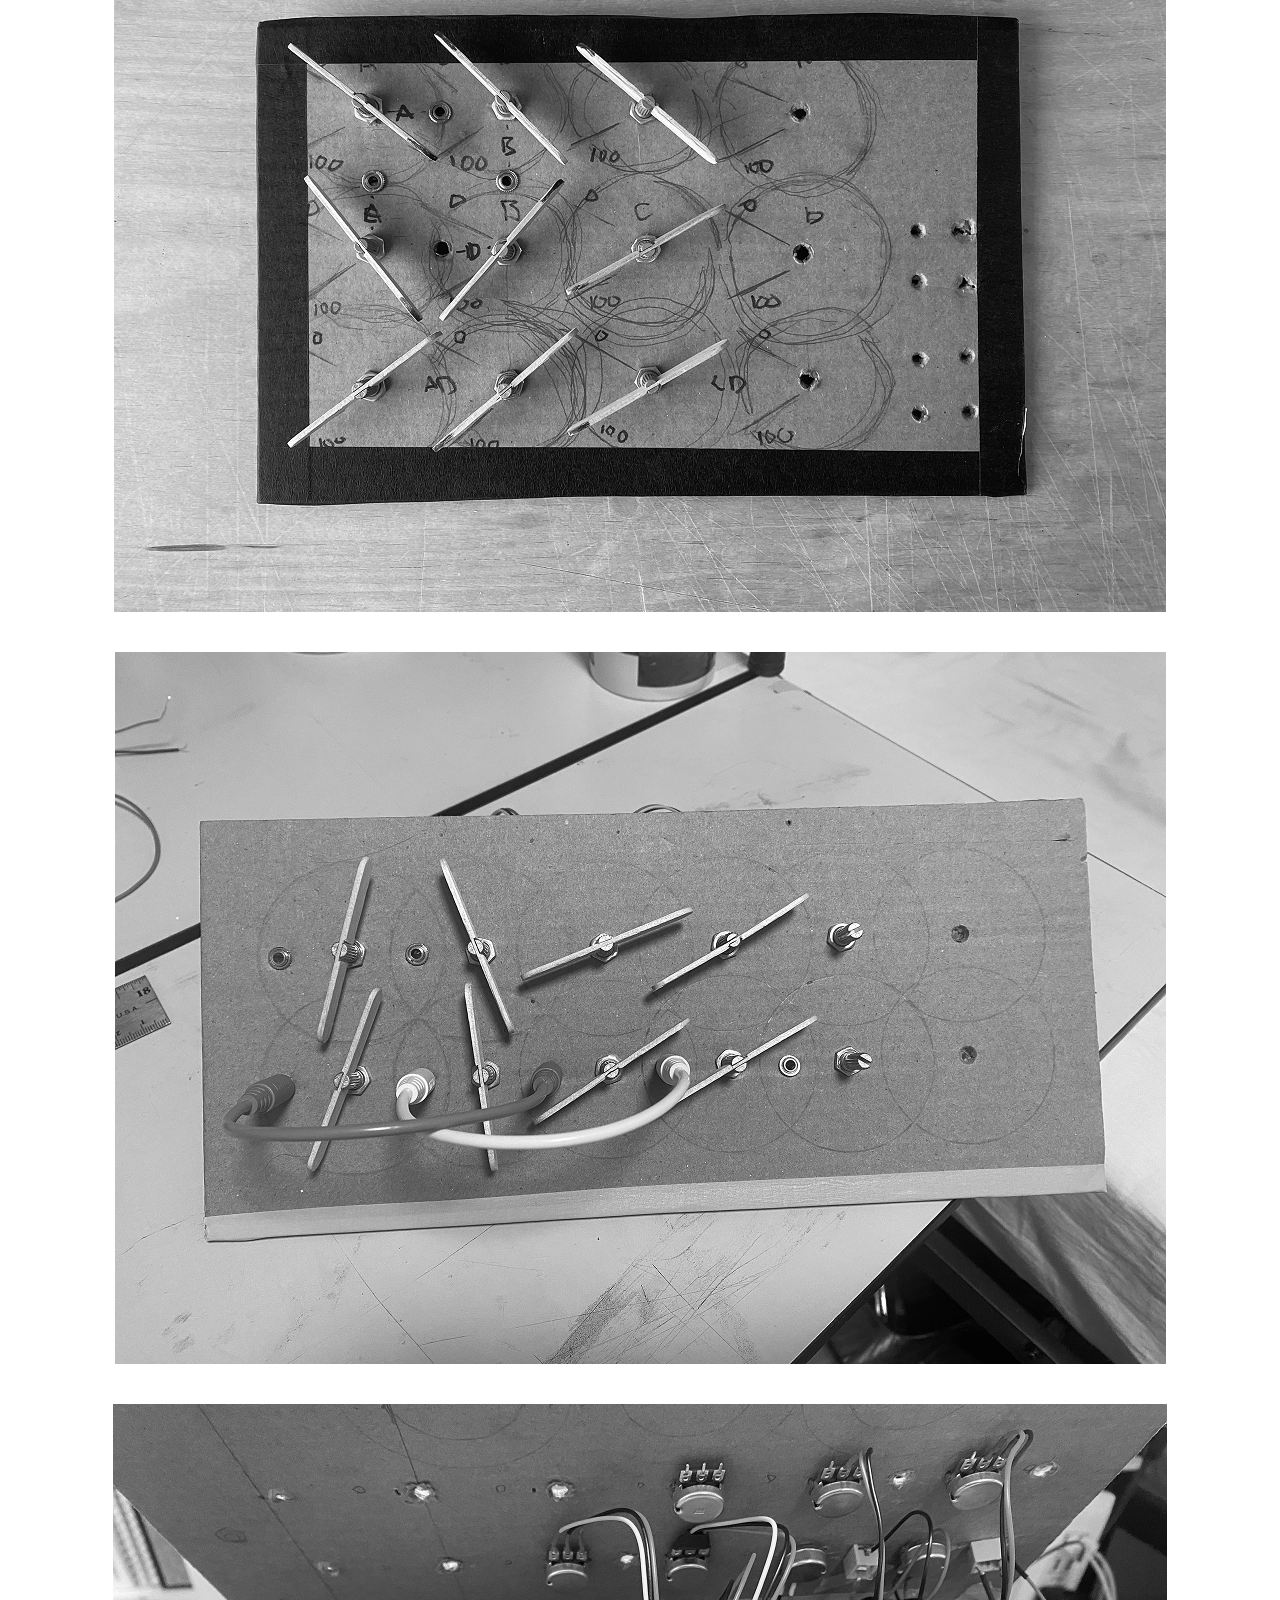
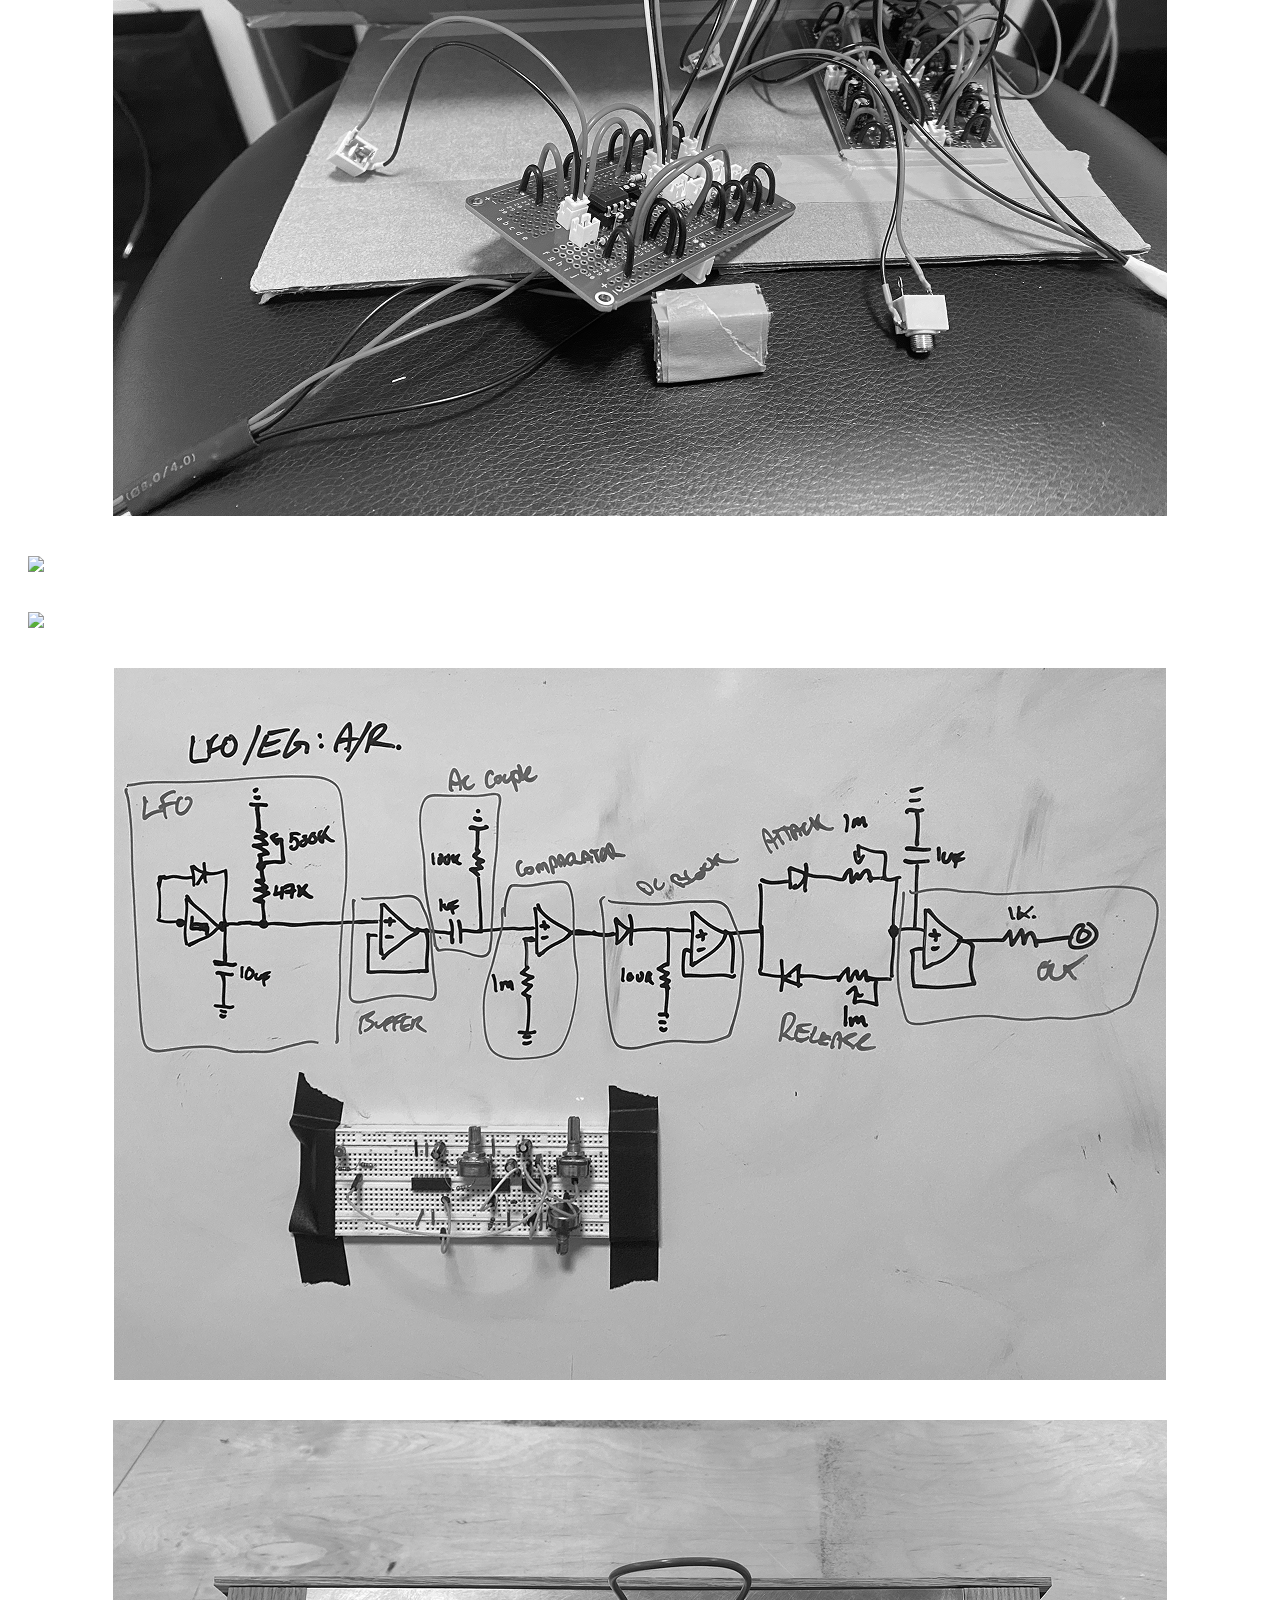
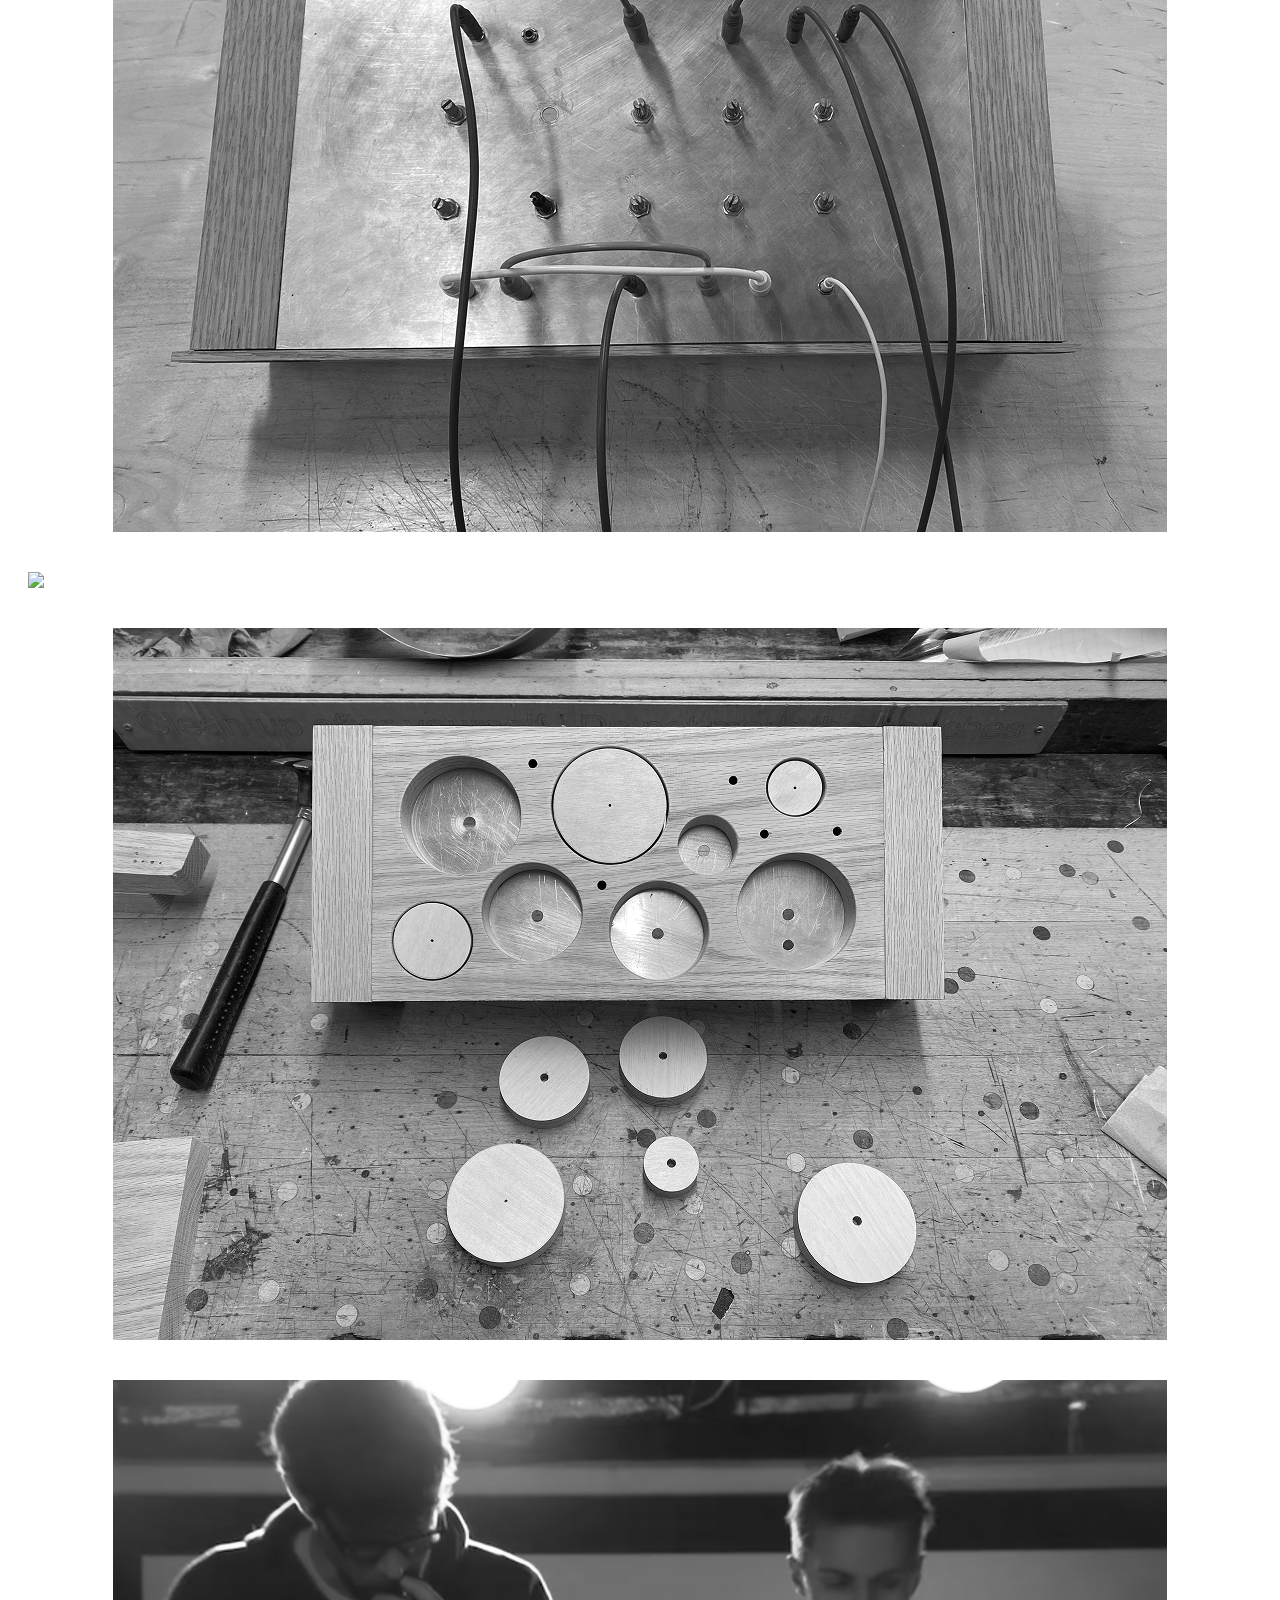
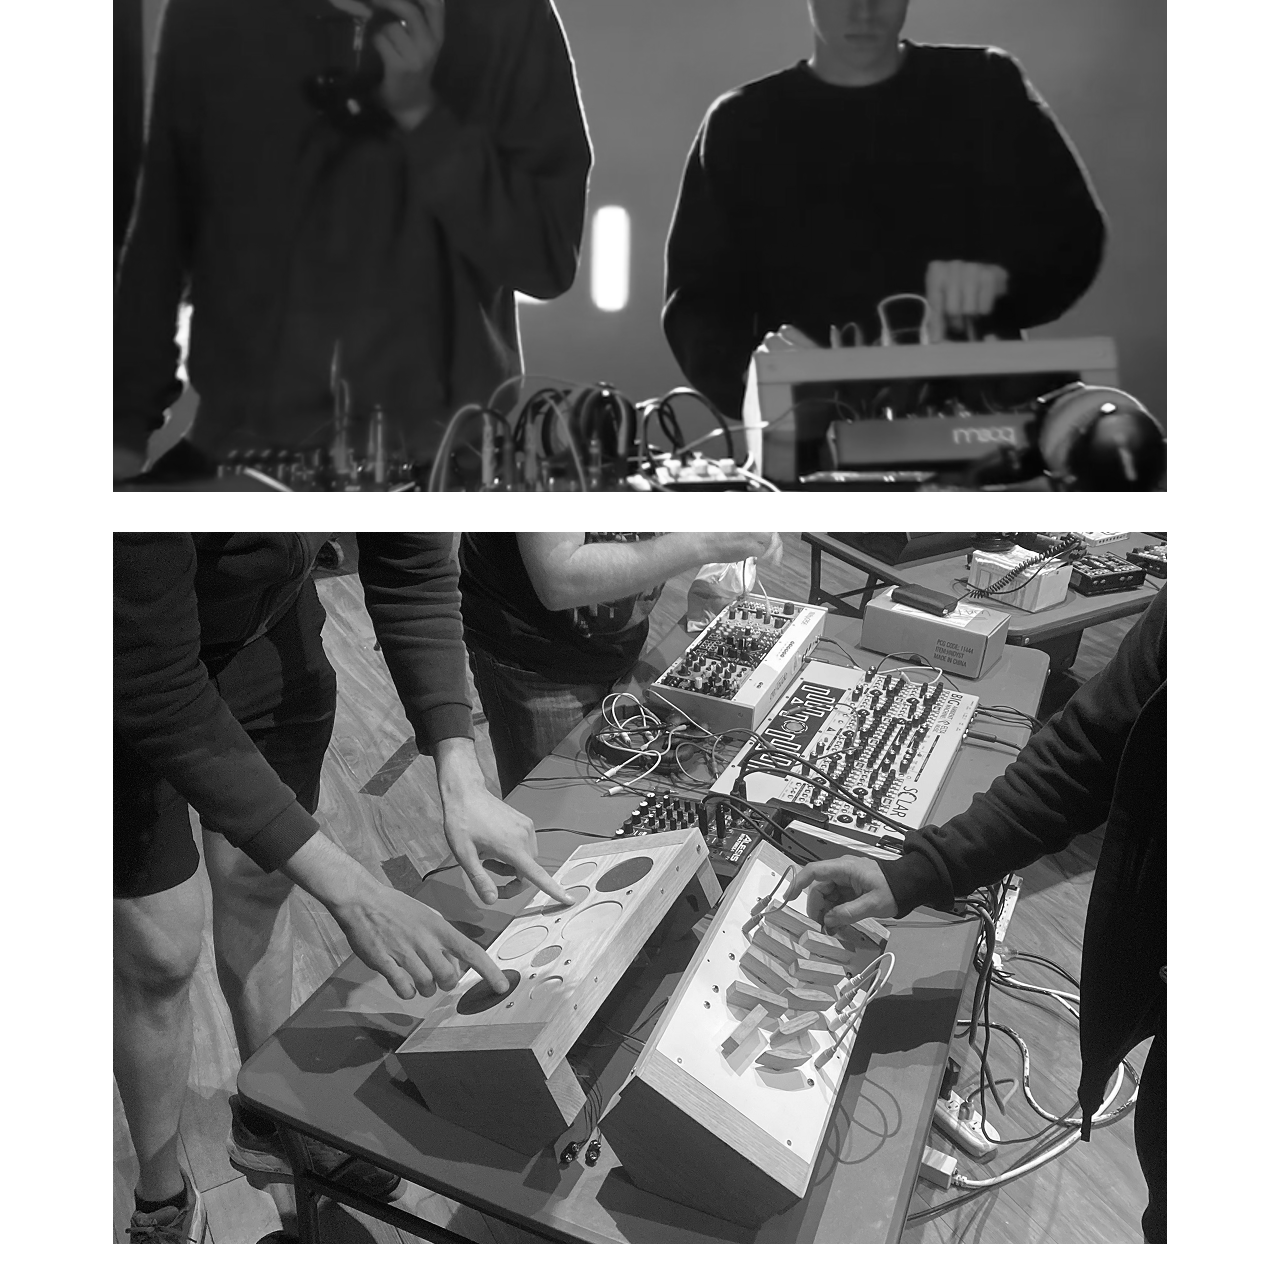
==== commit f0ffa66a: "d" ====
--- a/thesis/index.html
+++ b/thesis/index.html
@@ -12,23 +12,37 @@
     <img src="images/sensory_cognitive.png">
     <img src="images/finite_infinite.png">
     <img src="images/phys_virt.png">
+
     <img src="images/spoon1.png">
     <img src="images/spoon2.png">
     <img src="images/spoon_breadboard.png">
+    <img src="images/spoon_ff.png">
     <img src="images/spoon3.png">
     <p><a href="spoon3_interaction/index.html">spoon3: digital looper</a></p> 
     <img src="images/workshop_setup.png">
  ```<img src="images/sensory_balance.png">
     <img src="images/spoon_insight.png">
+
     <img src="images/standardization.png">
+    <img src="images/contemp_core_proto.png">
+
+    <img src="images/proto1.png">
+    <img src="images/popstick_proto.png">
+    <img src="images/guts.png">
+    <img src="images/gate3.png"> 
+    <img src="images/lpf.png">
+    <img src="images/schematic_dev.png">
+    <img src="images/synth1_steel.png">
+    <img src="images/bed.png"> 
+    <img src="images/circles.png">
+   
     <img src="images/performance.png">
+    <img src="images/play.png">
     
   
     
-    <img src="images/contemp_core_proto.png">
-    <img src="images/popstick_proto.png">
-    <img src="images/synth1_steel.png">
-    <img src="images/circles.png">
+
+  
   
 
 </body>
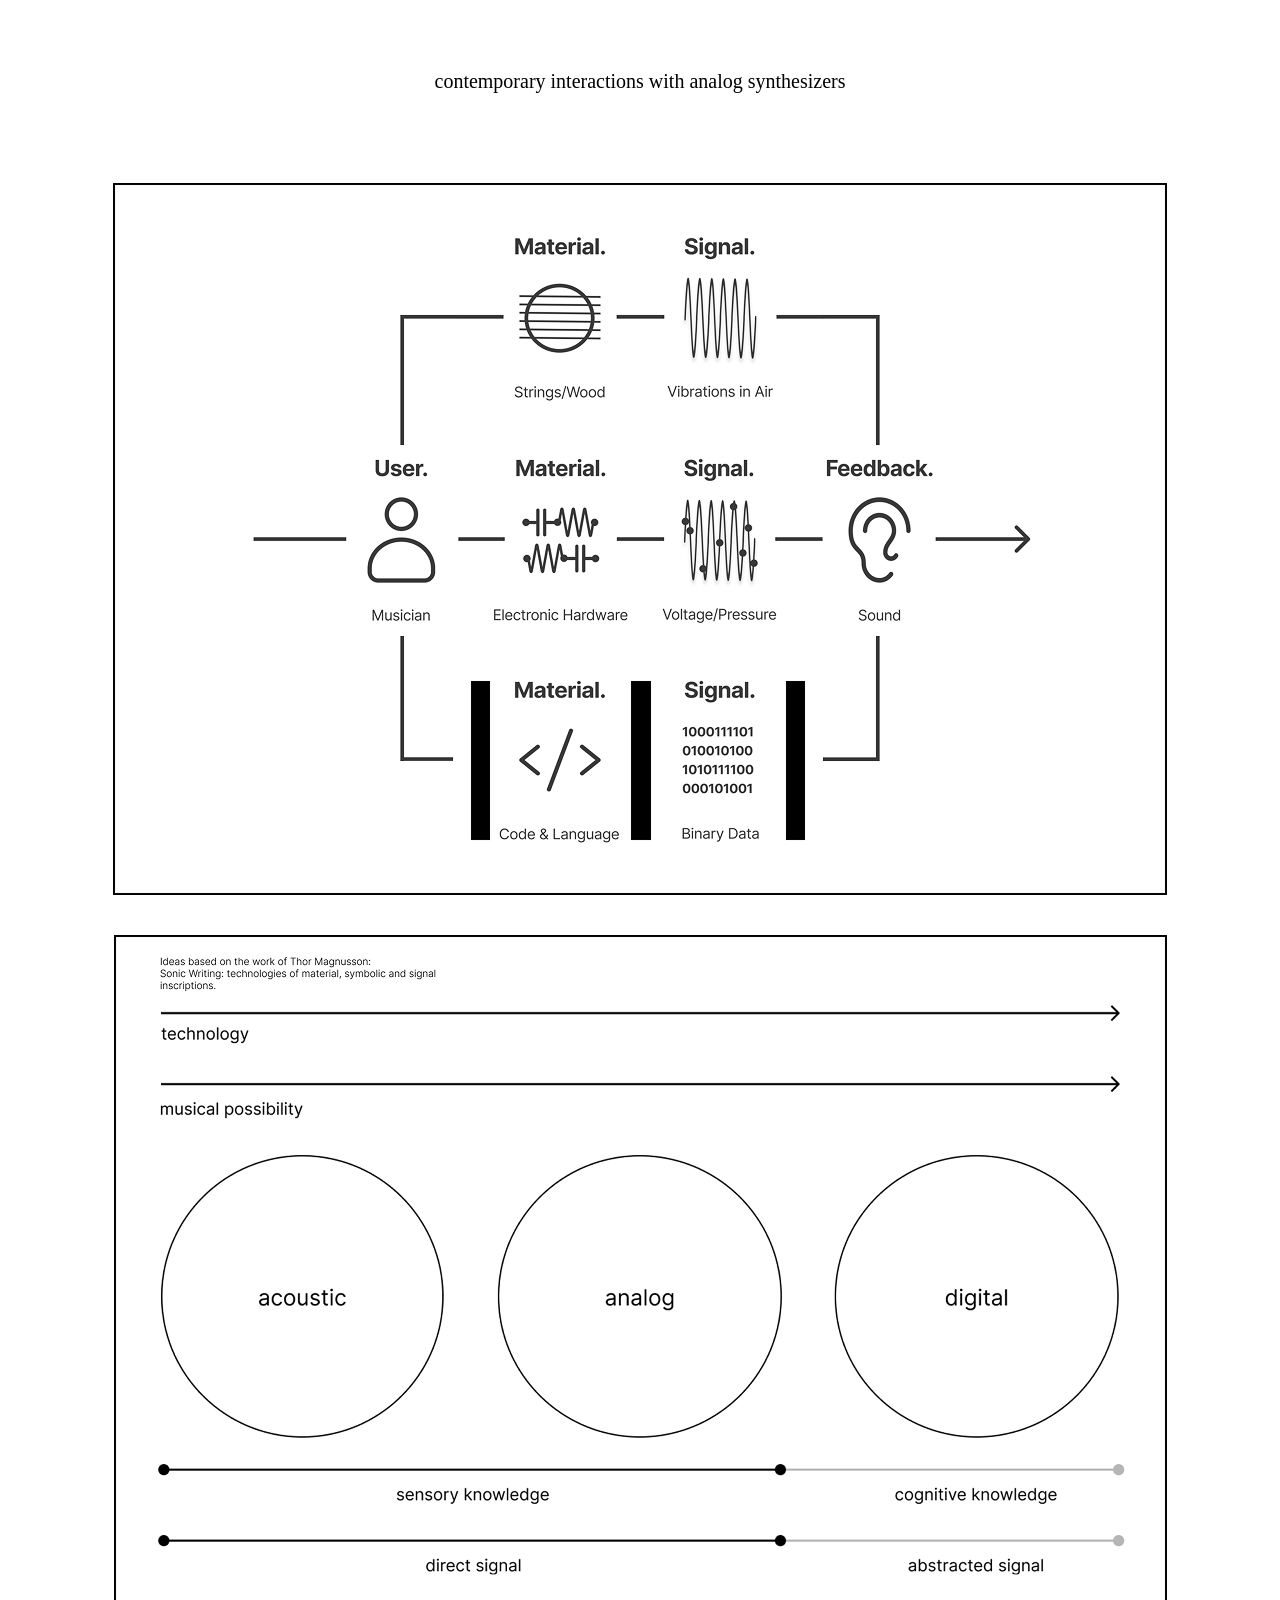
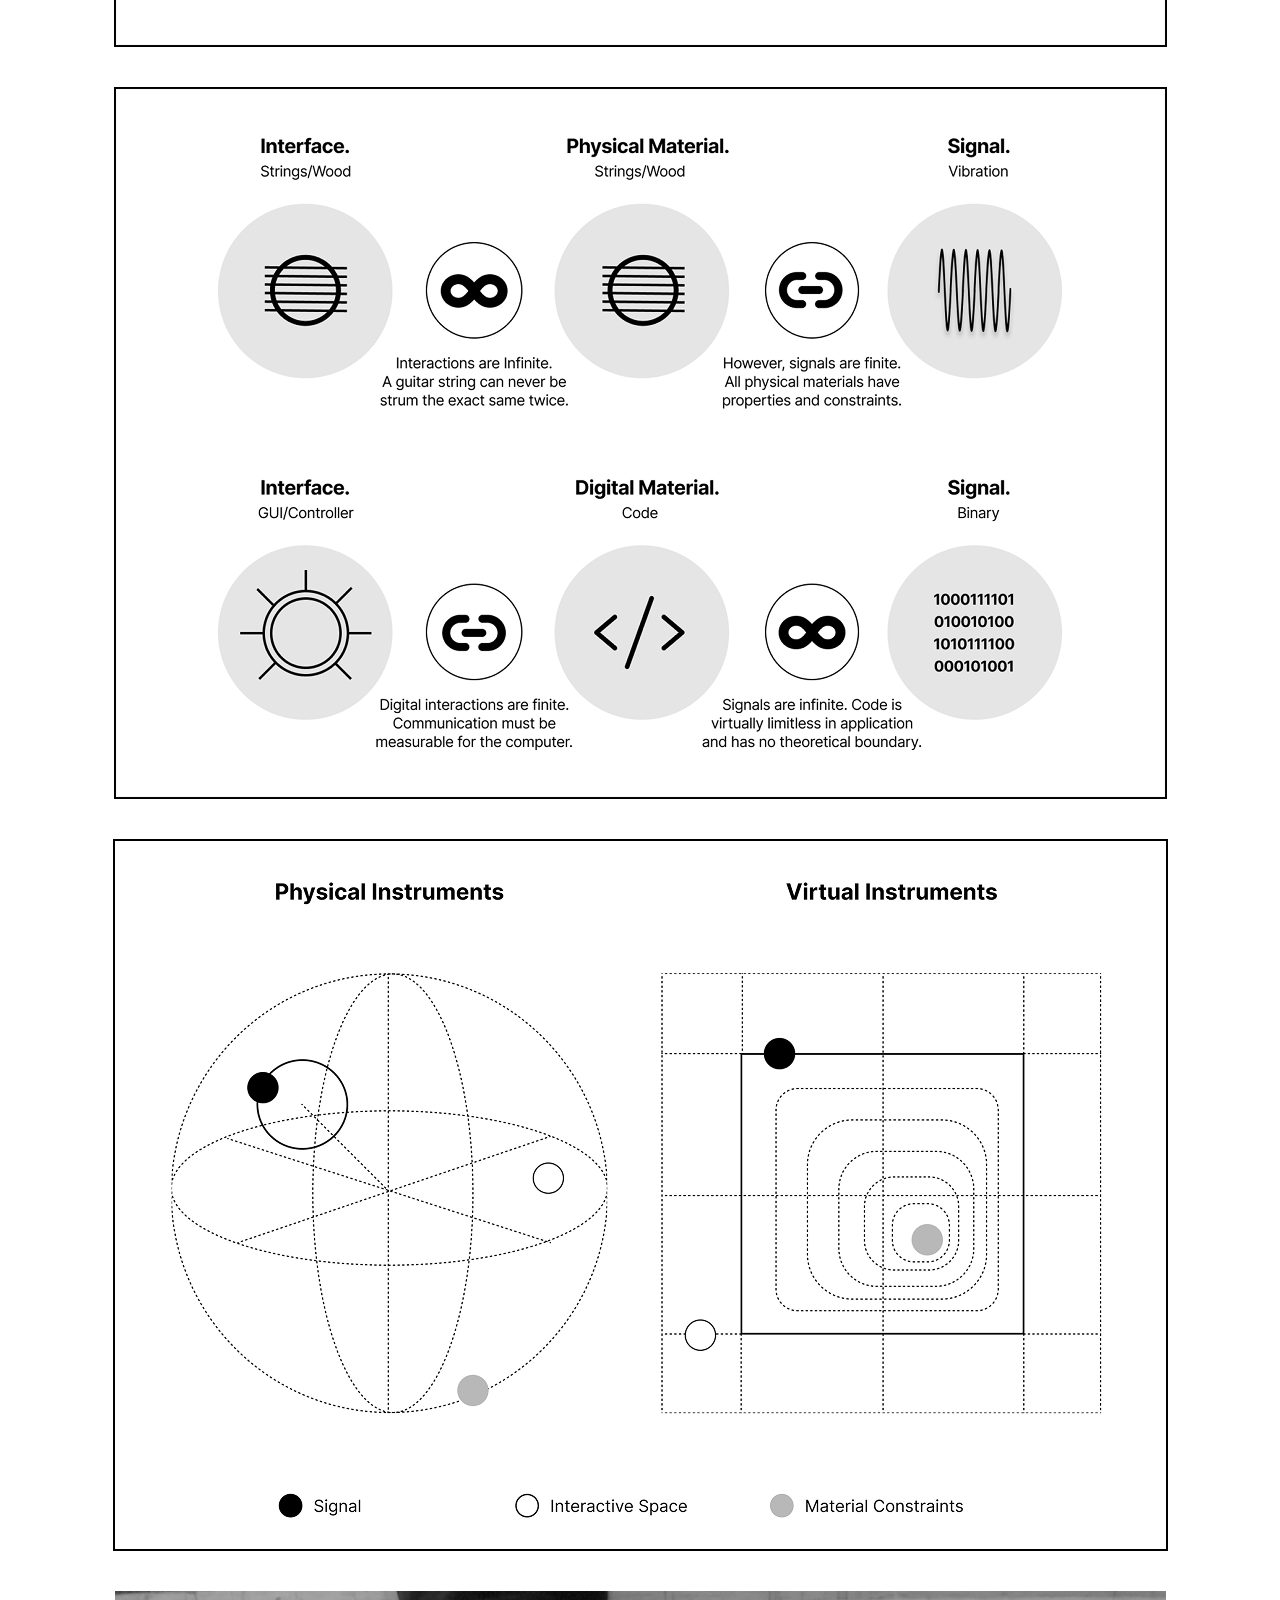
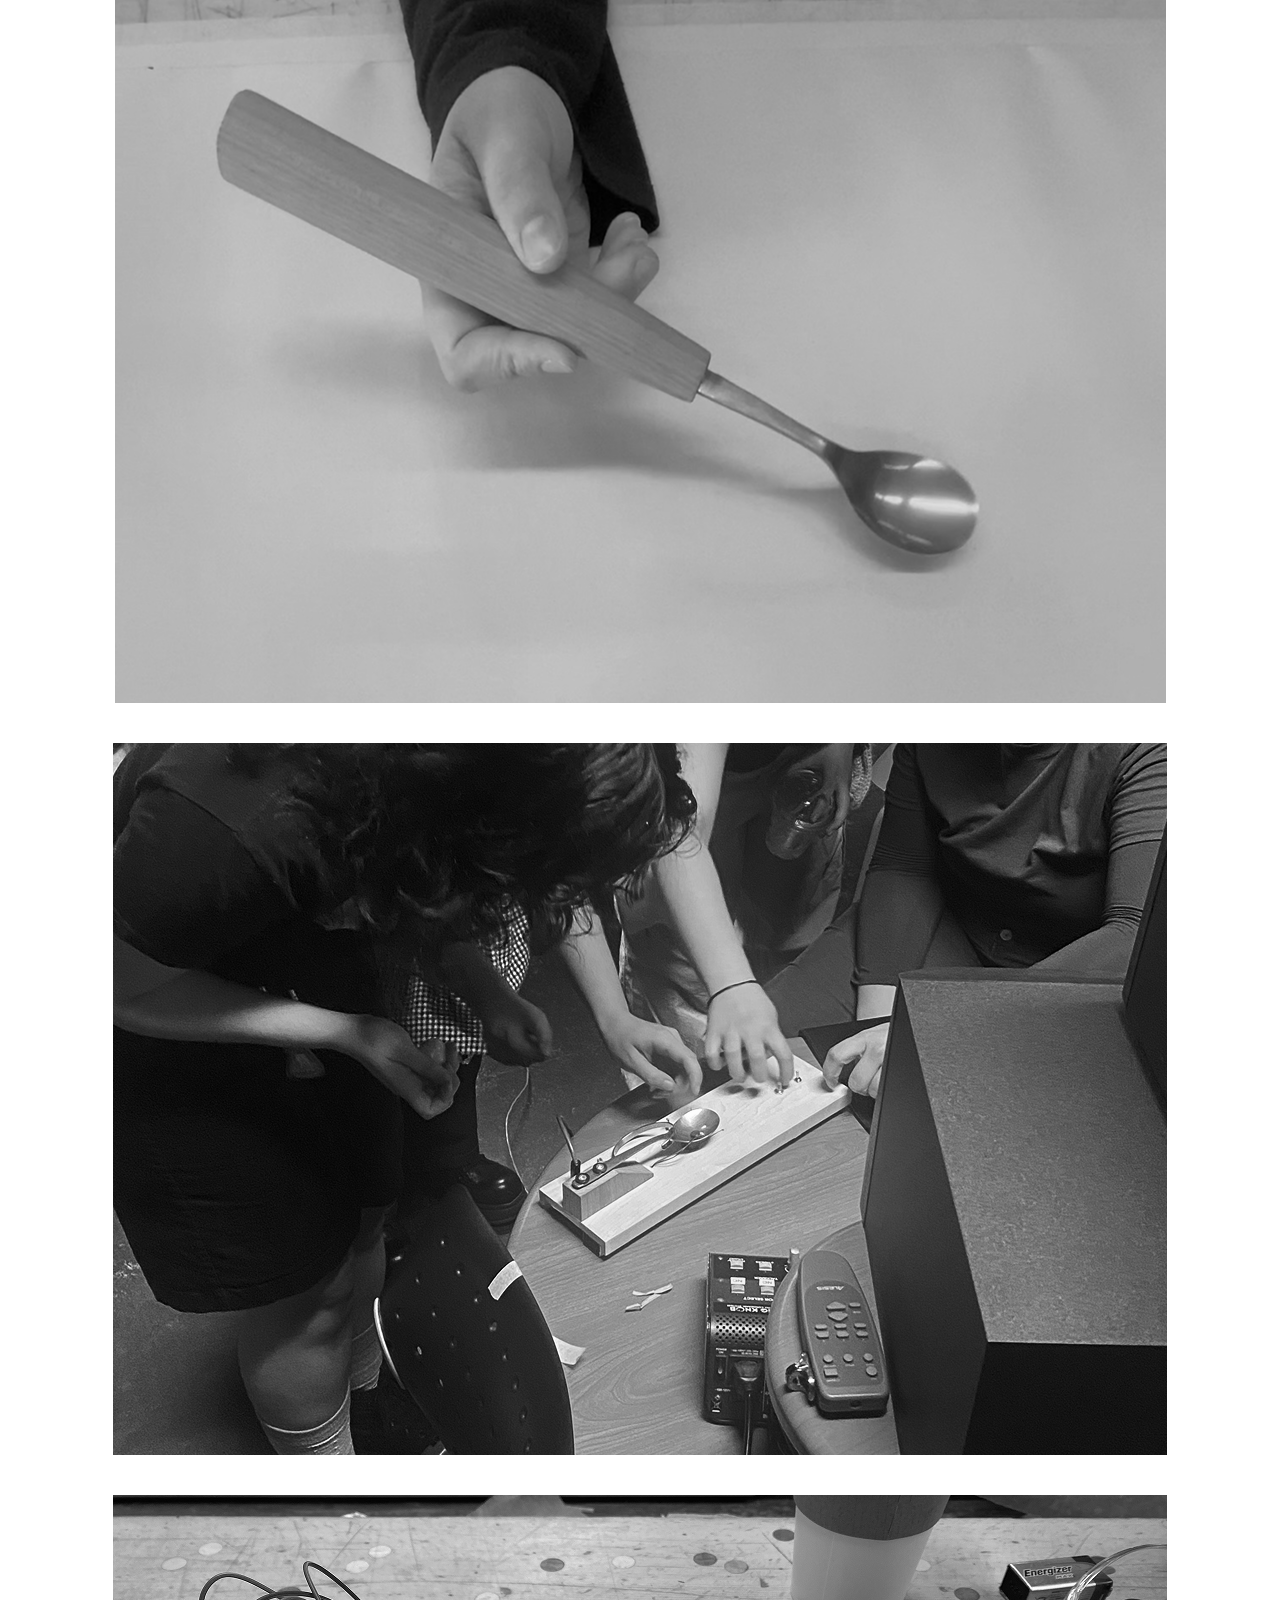
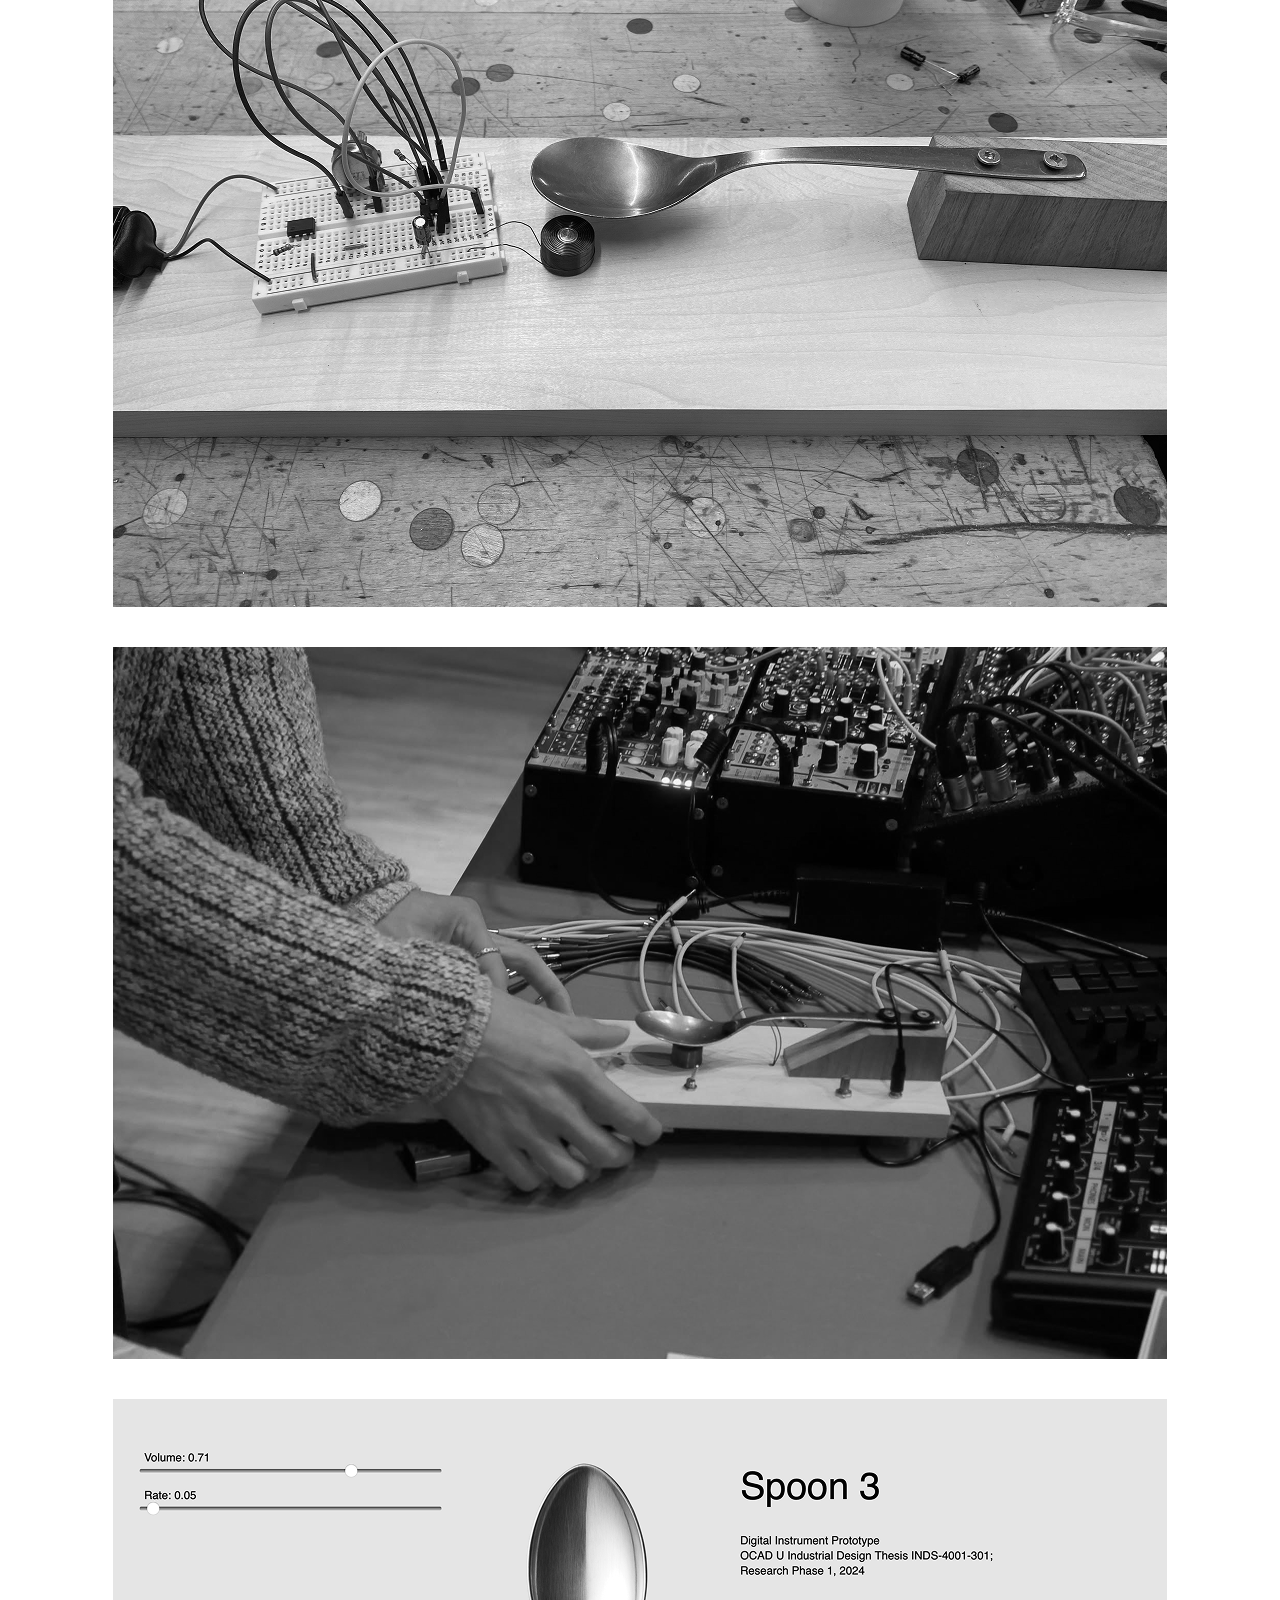
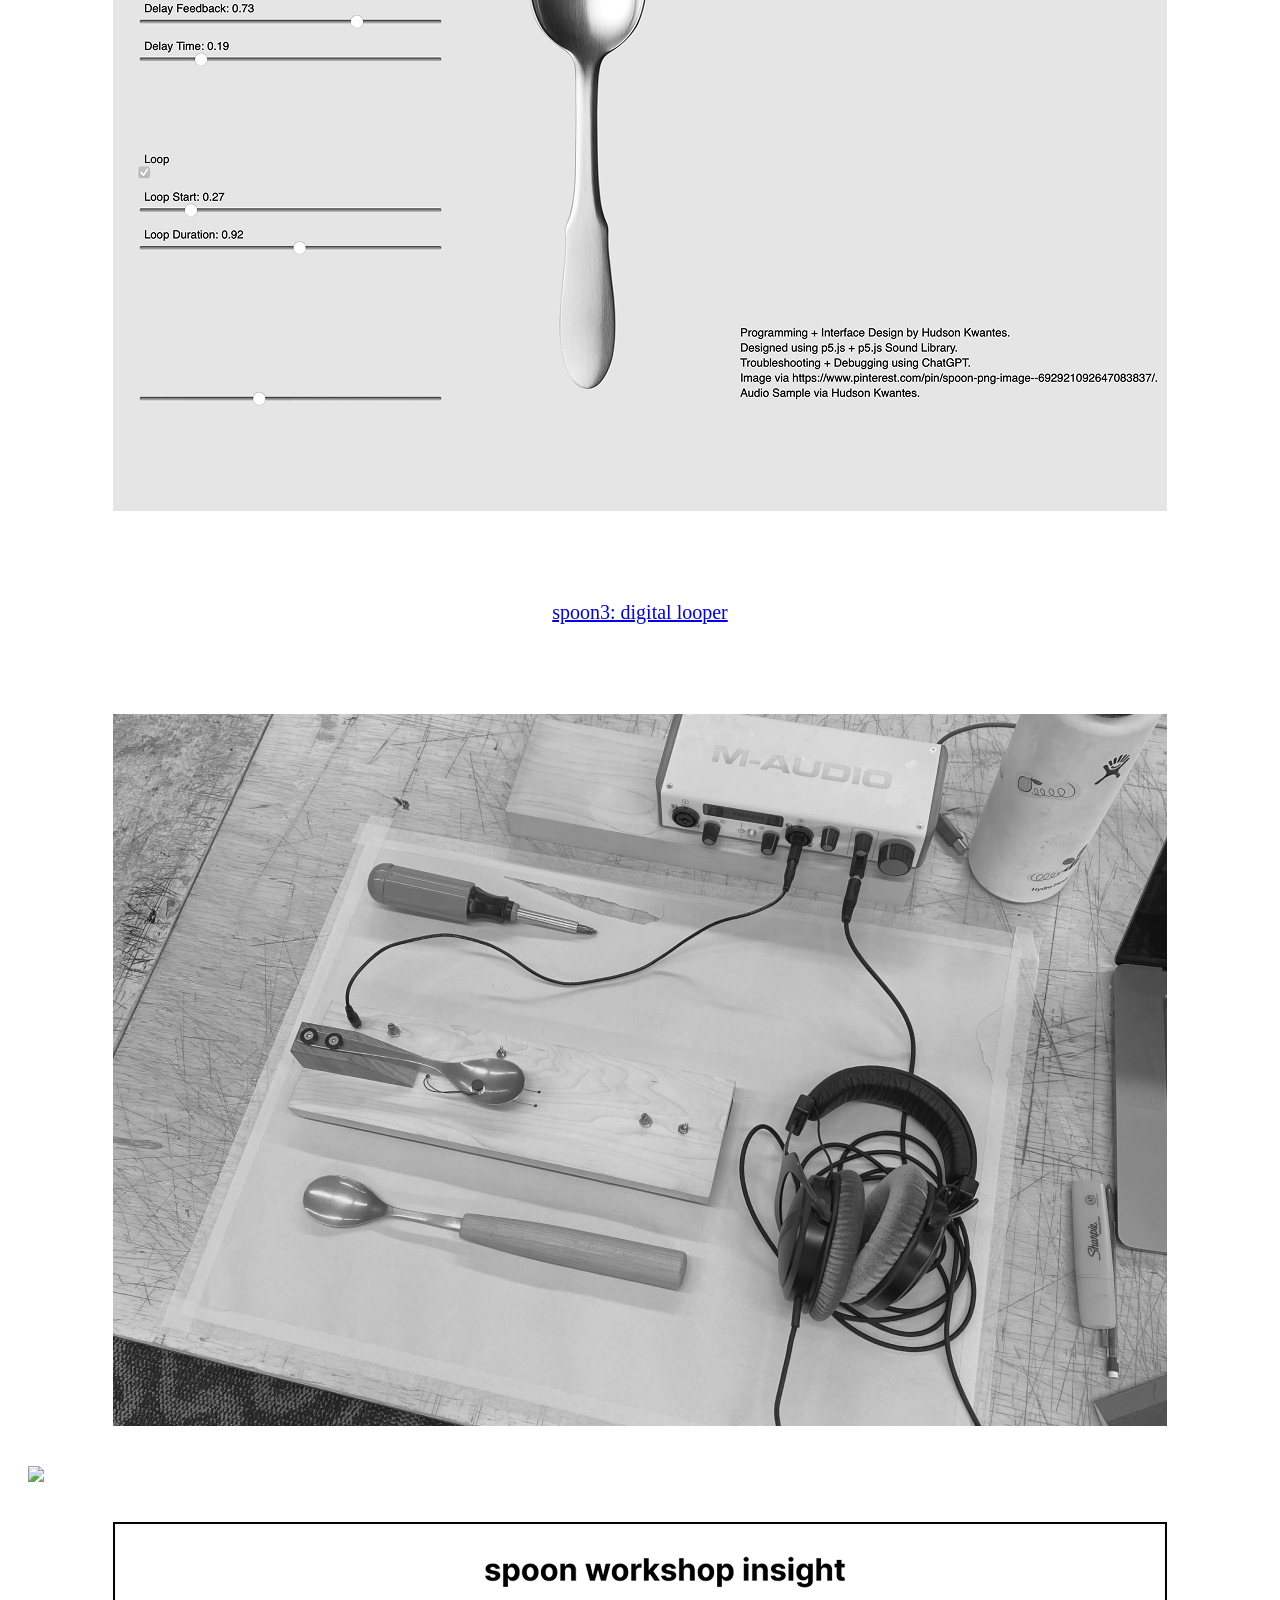
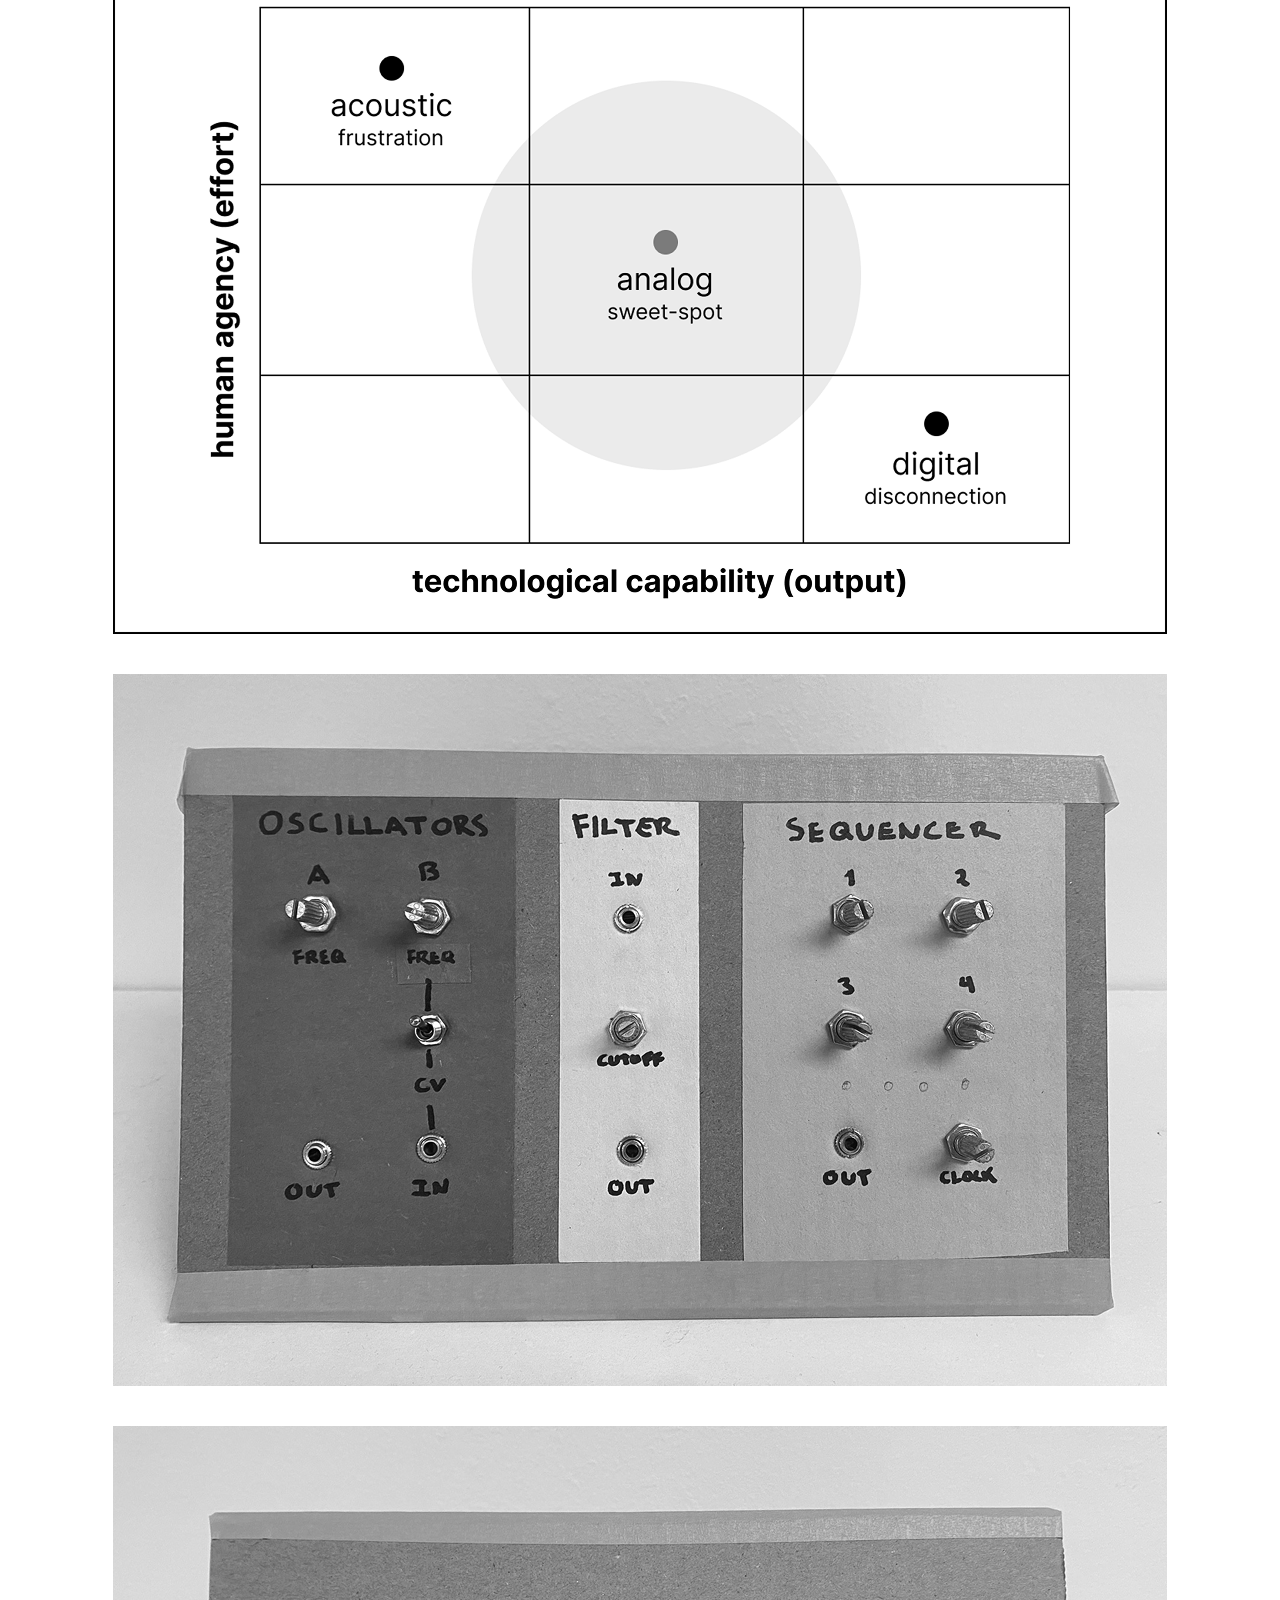
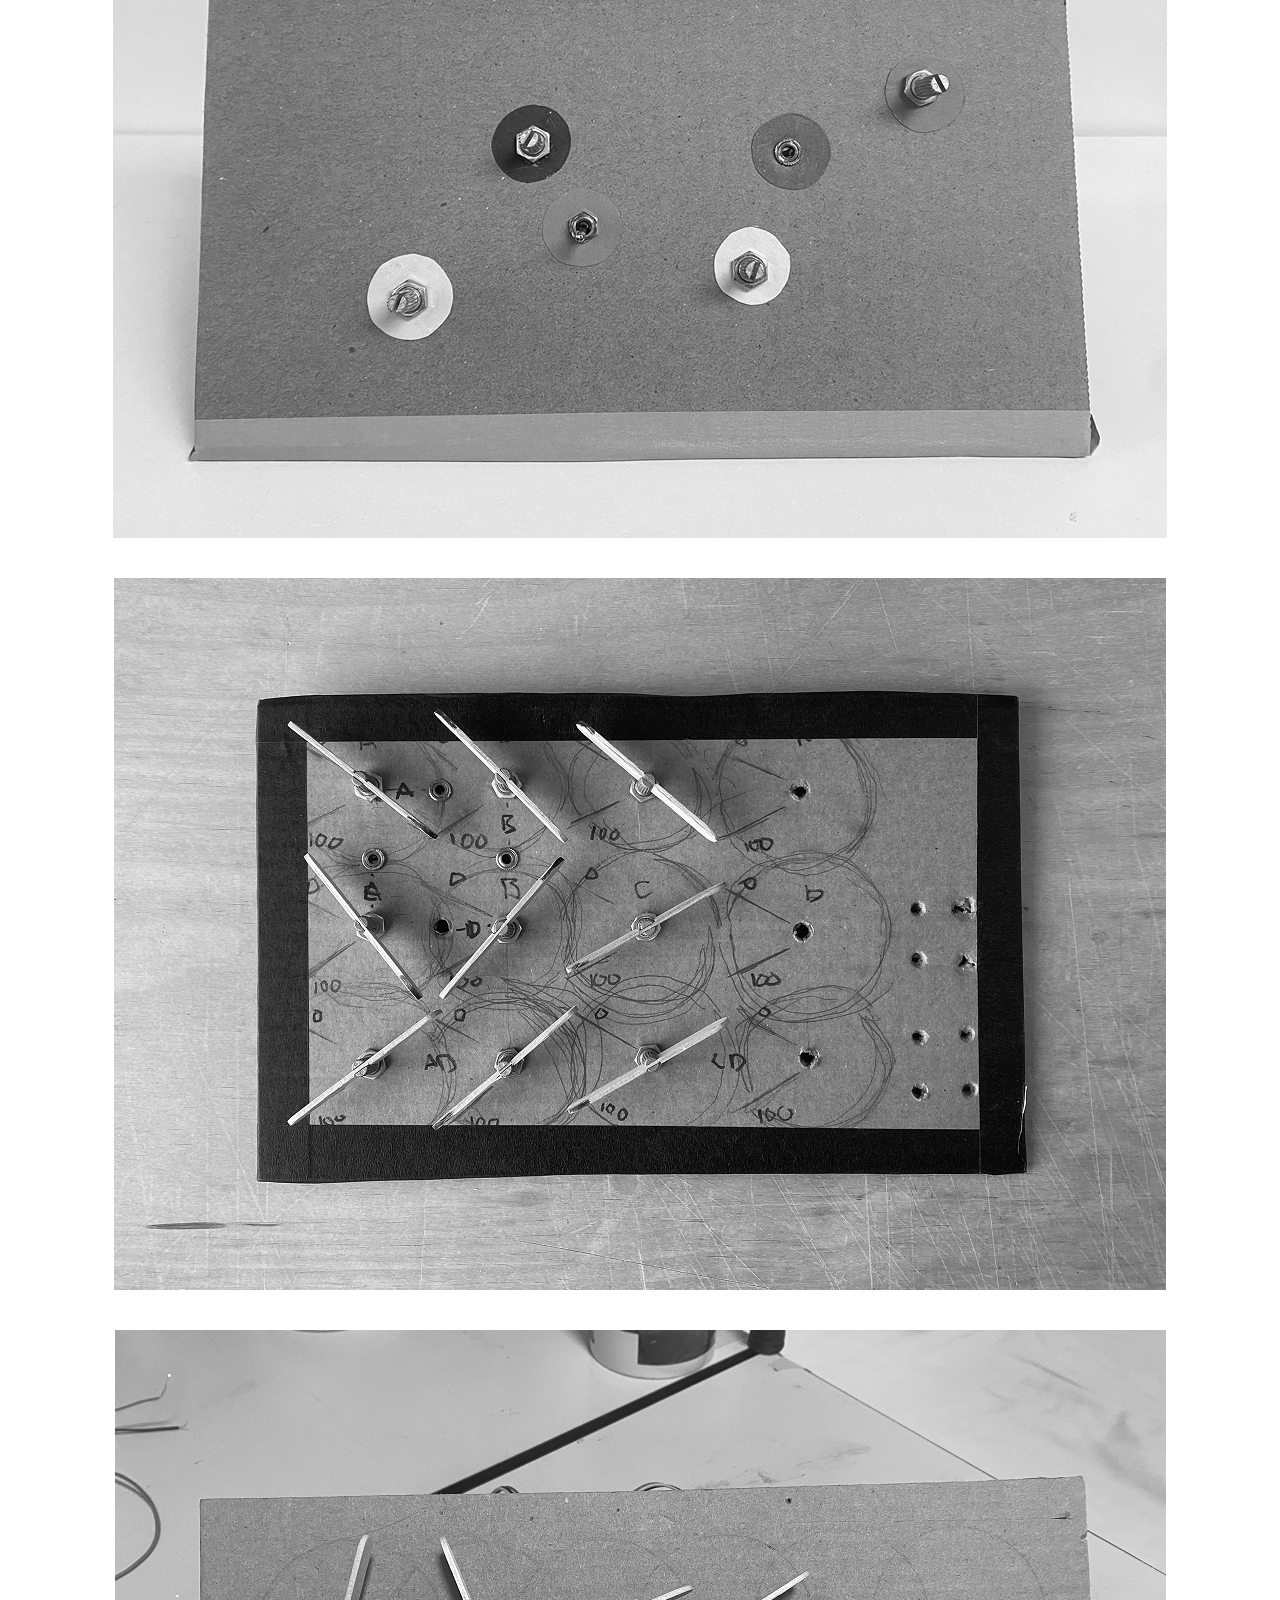
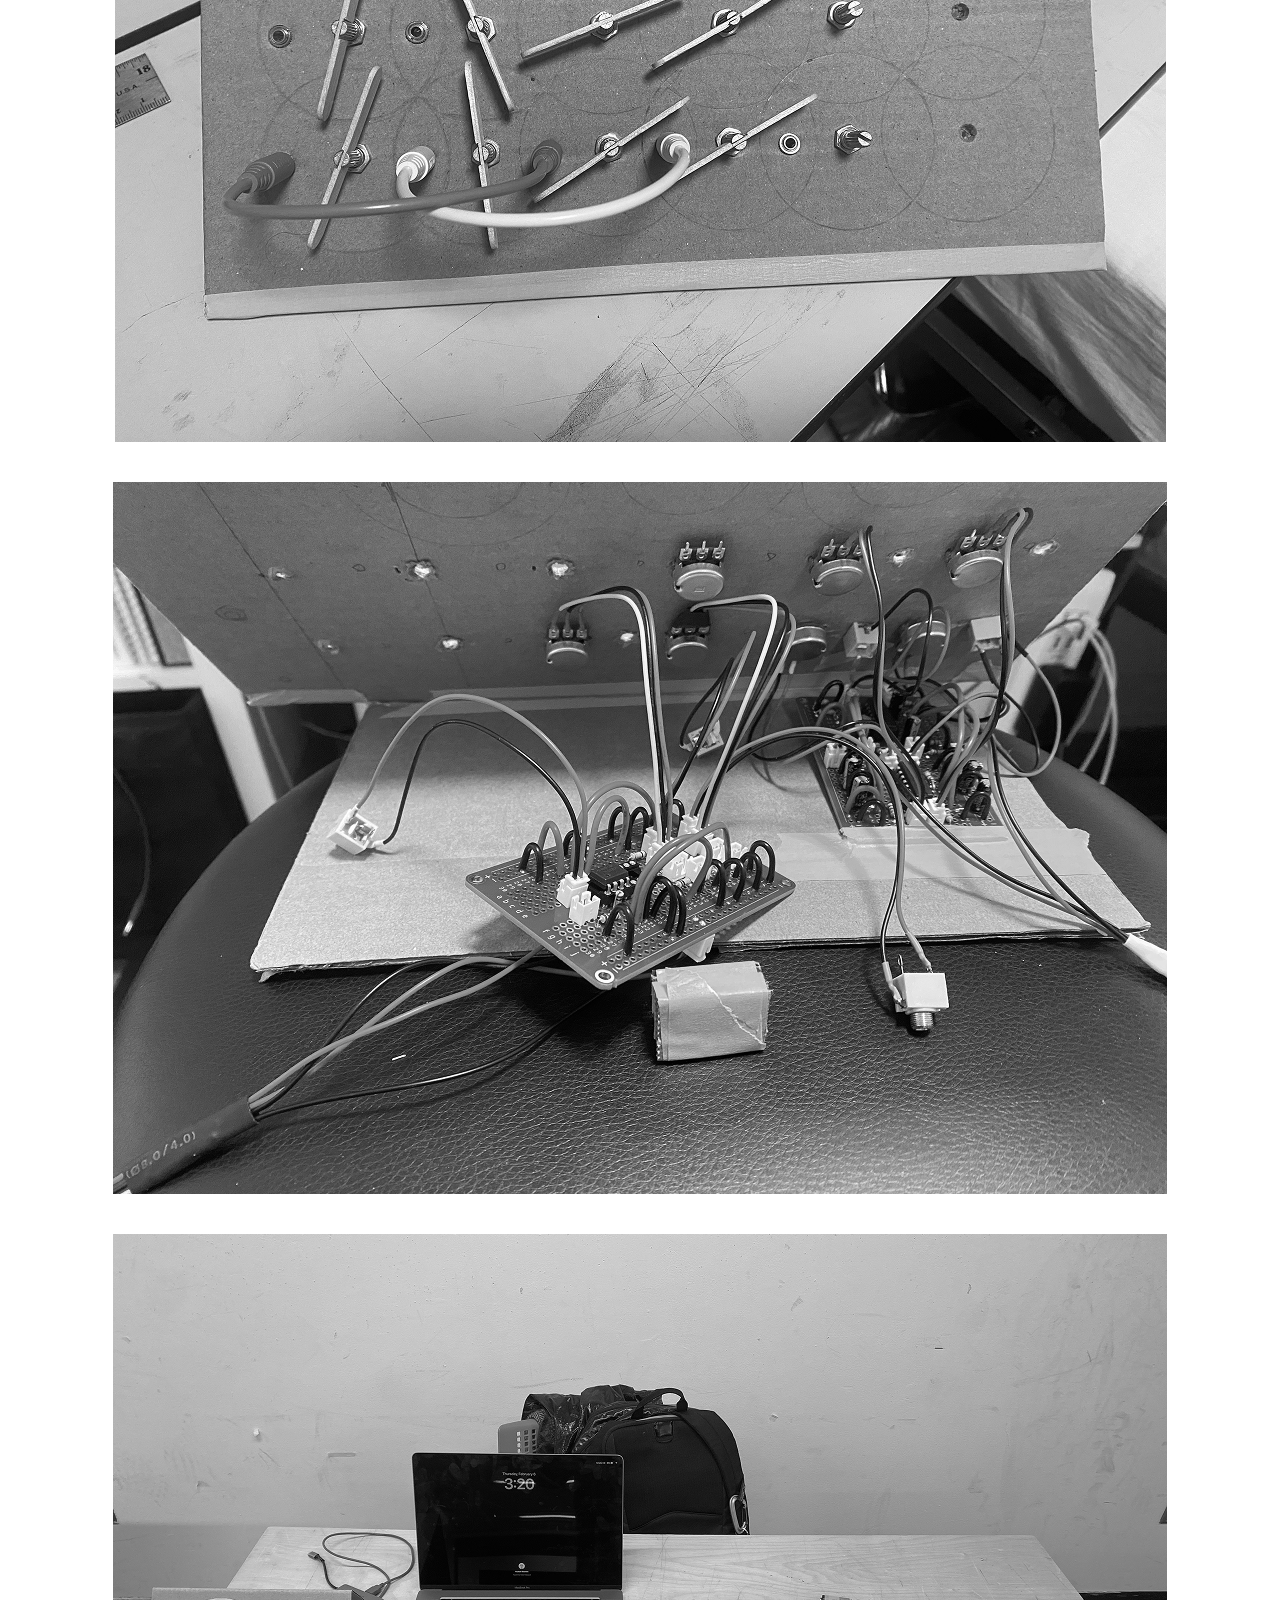
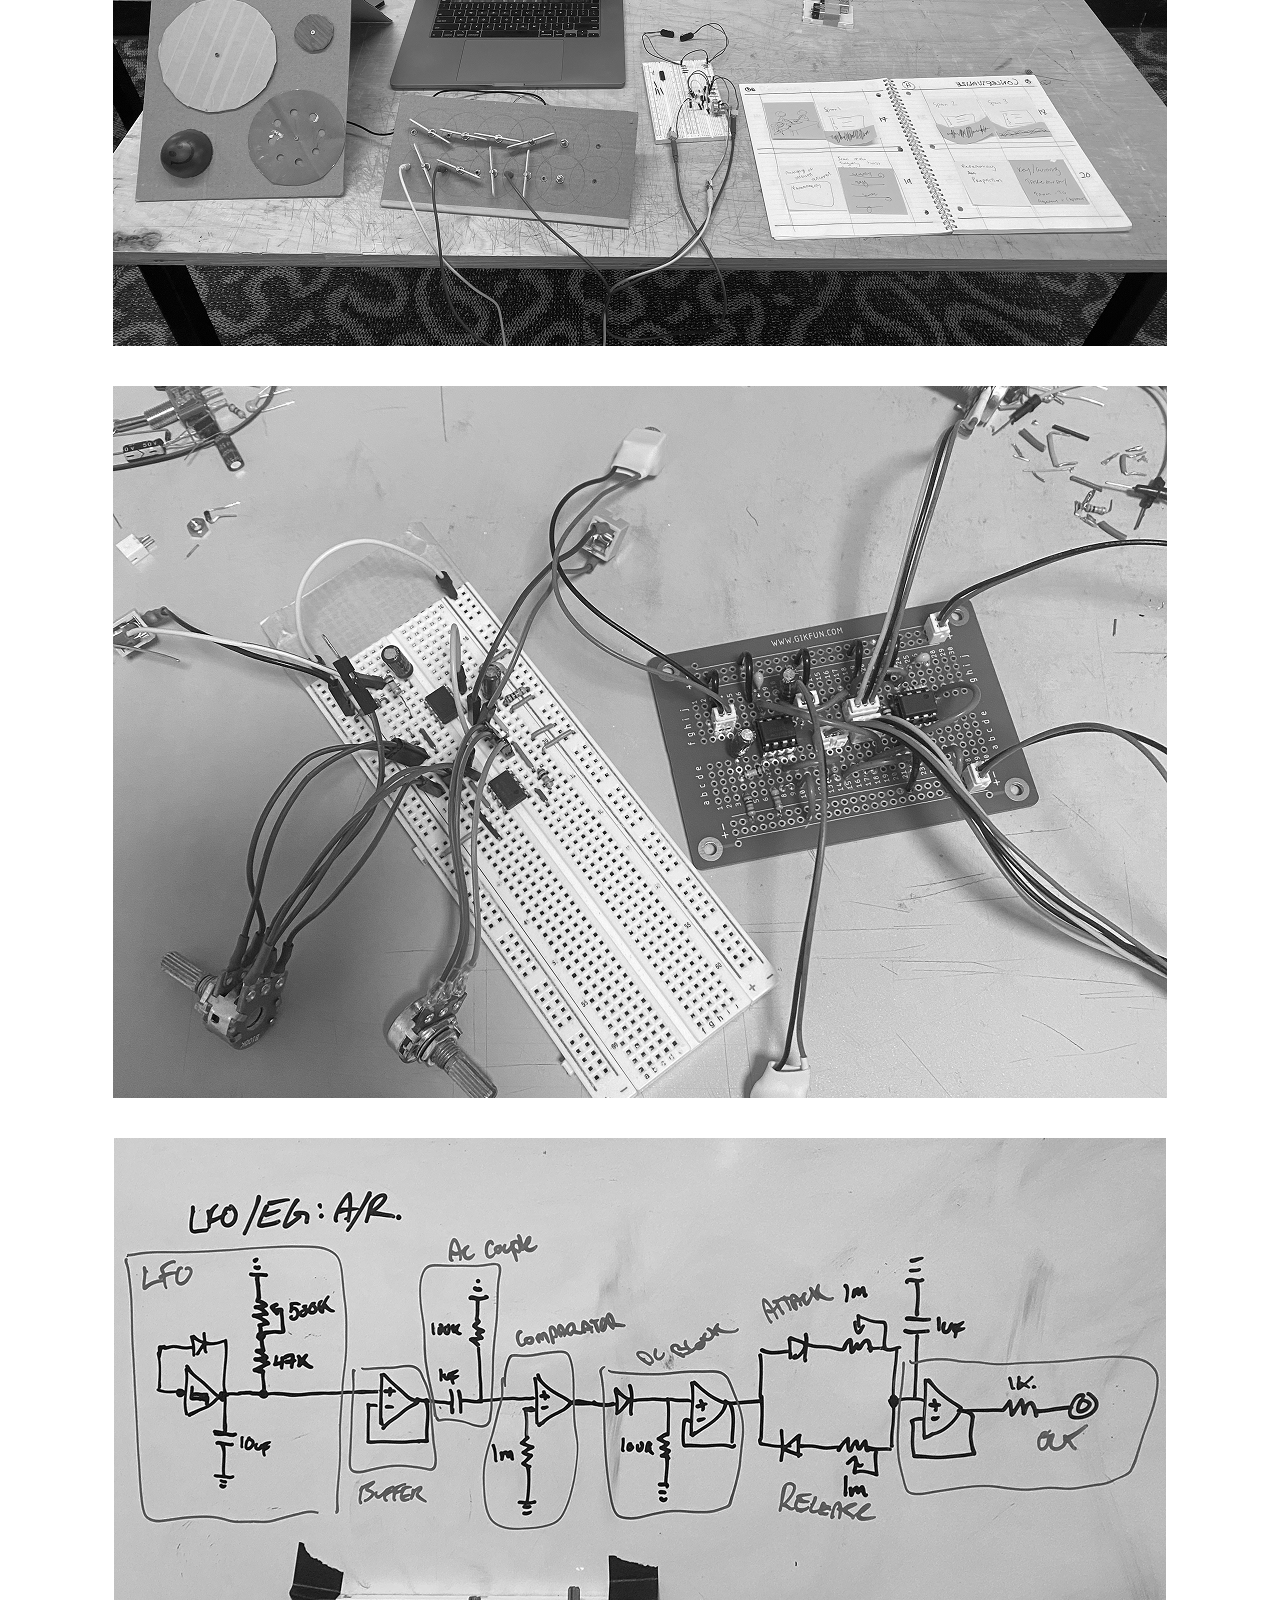
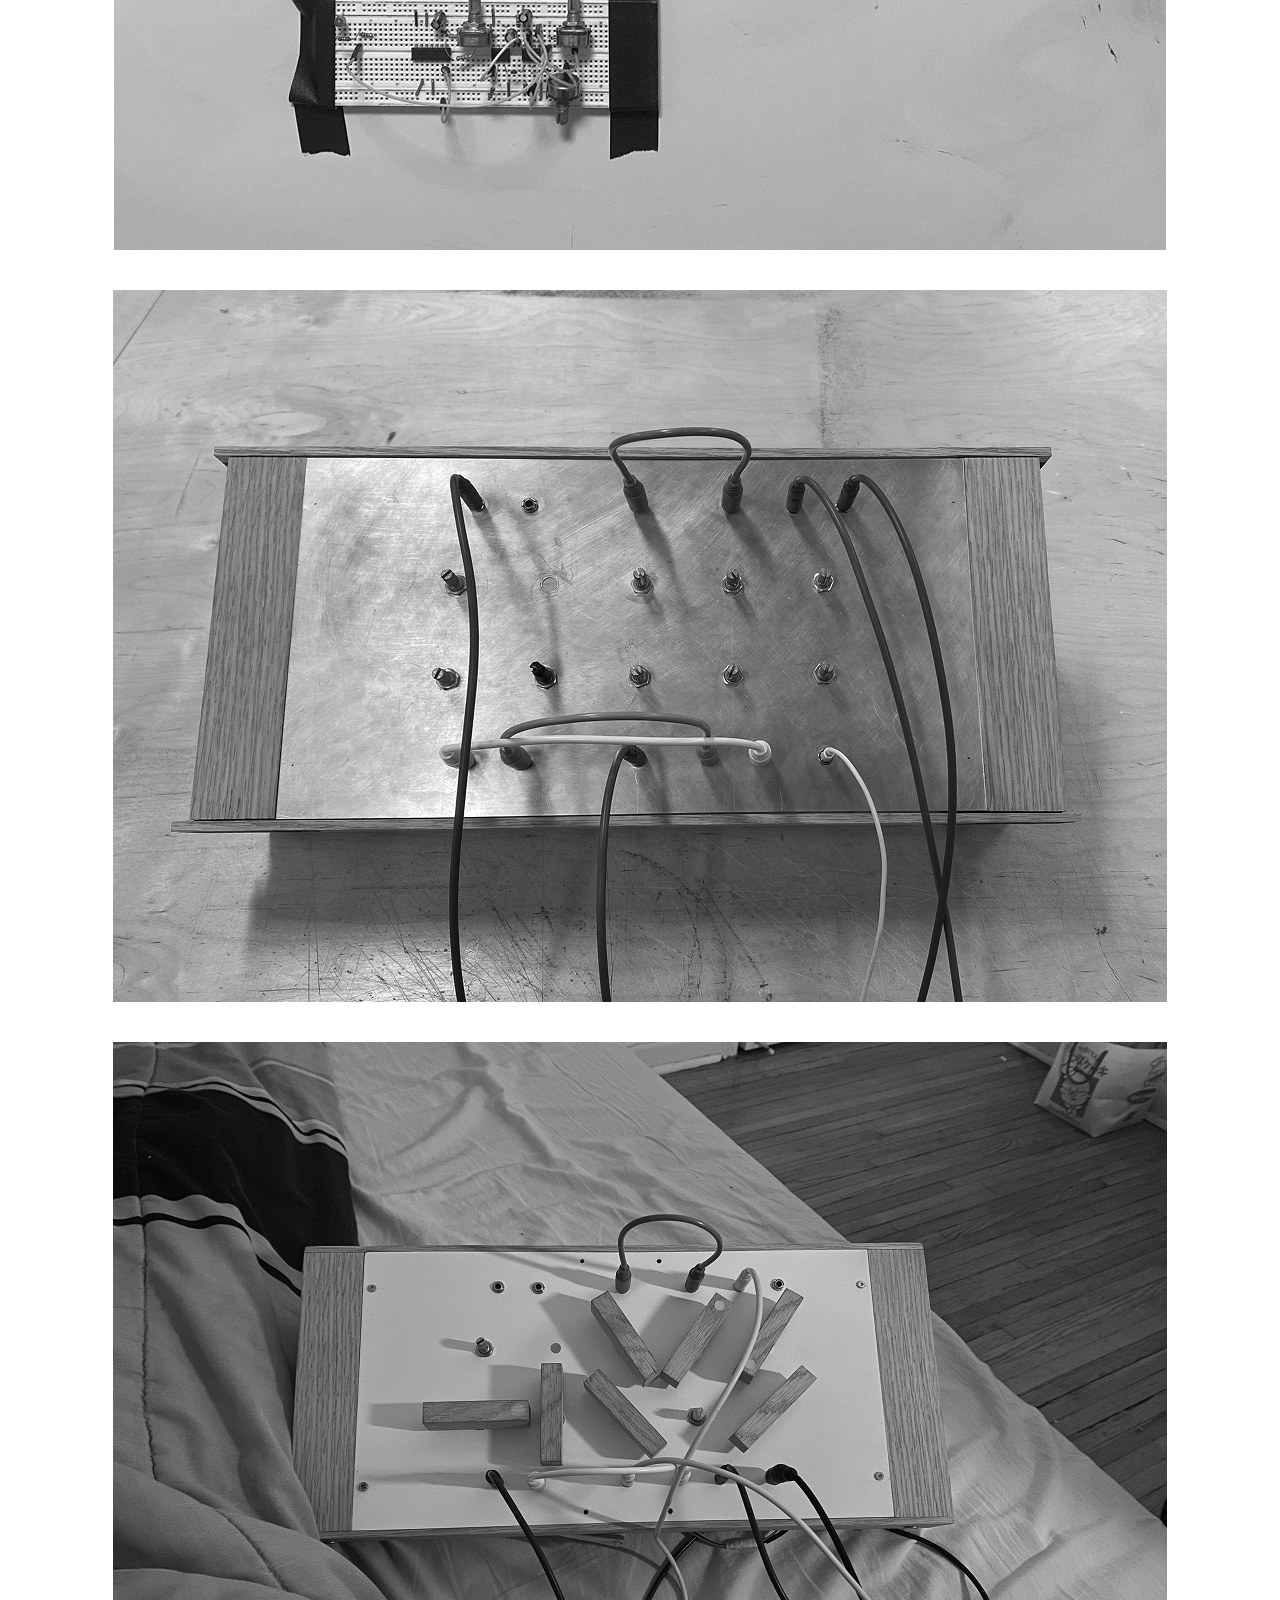
==== commit 831cd698: "typo" ====
--- a/thesis/index.html
+++ b/thesis/index.html
@@ -20,7 +20,7 @@
     <img src="images/spoon3.png">
     <p><a href="spoon3_interaction/index.html">spoon3: digital looper</a></p> 
     <img src="images/workshop_setup.png">
- ```<img src="images/sensory_balance.png">
+    <img src="images/sensory_balance.png">
     <img src="images/spoon_insight.png">
 
     <img src="images/standardization.png">
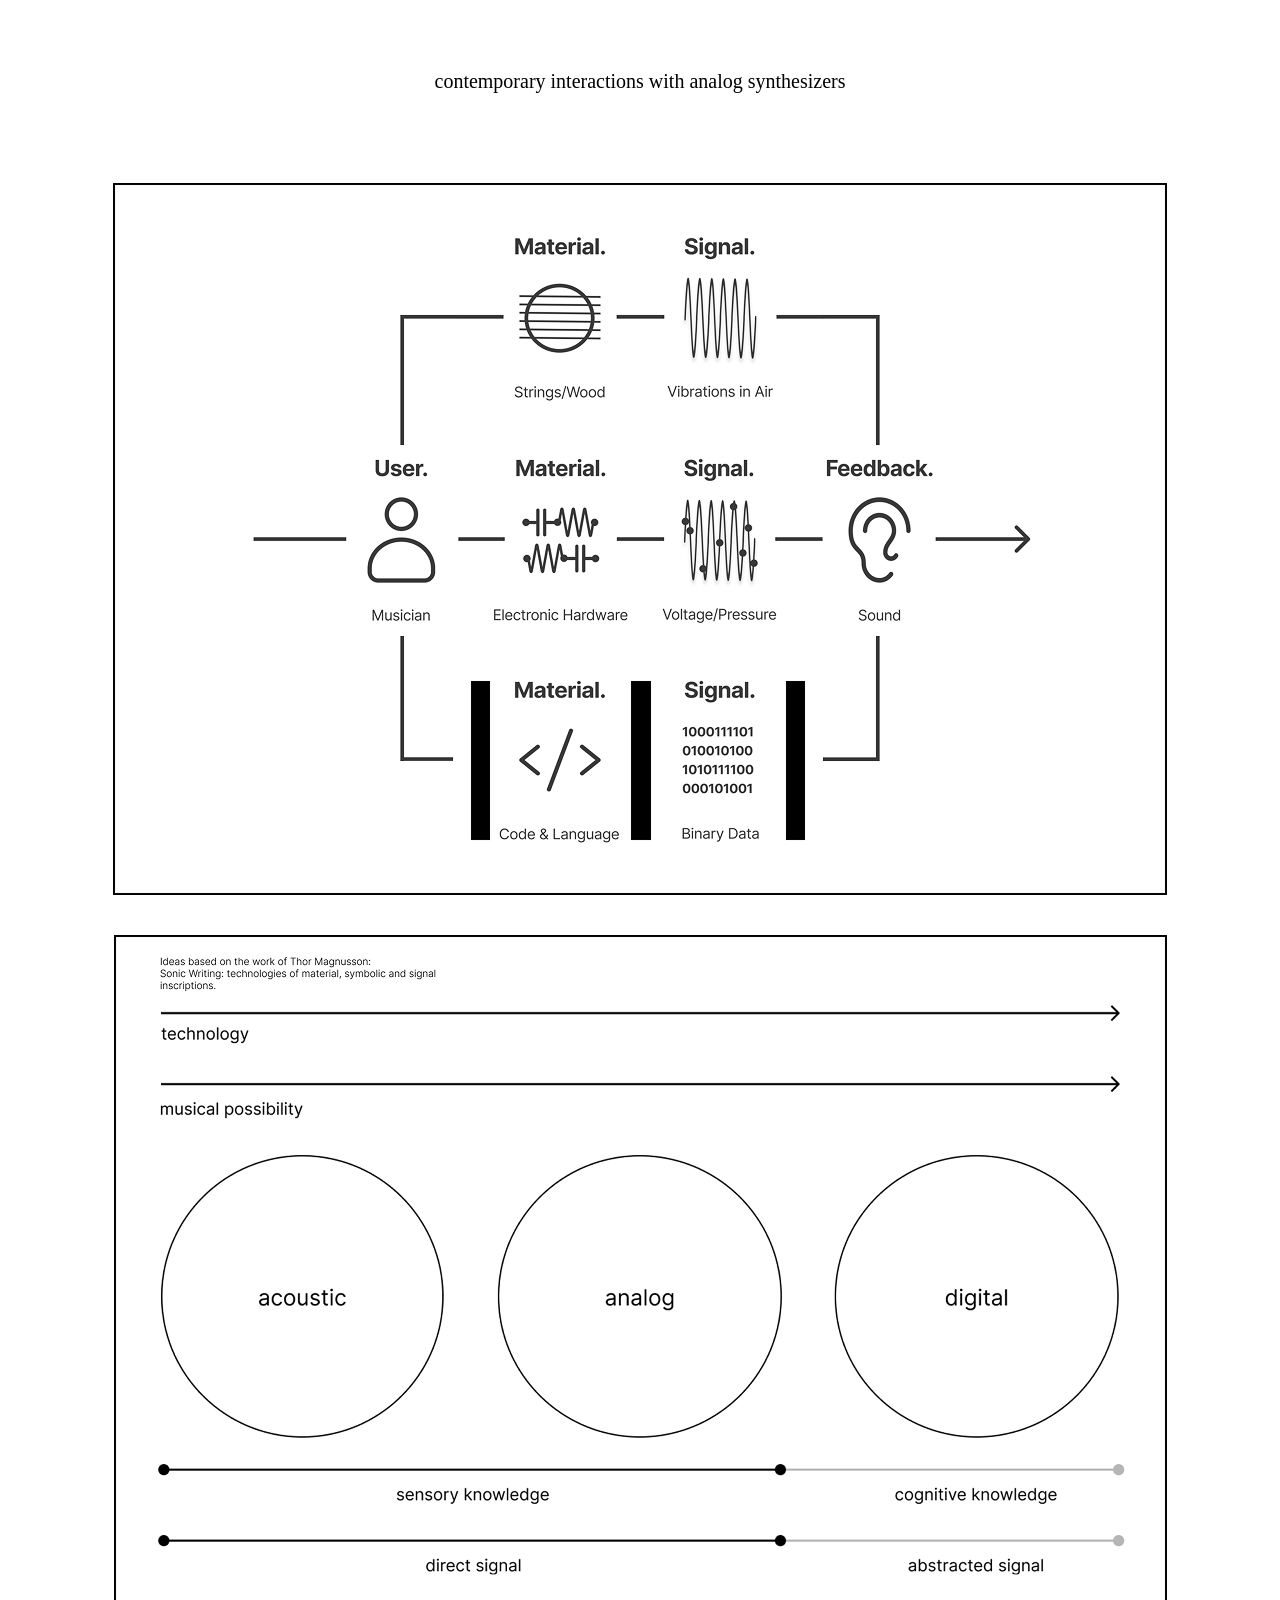
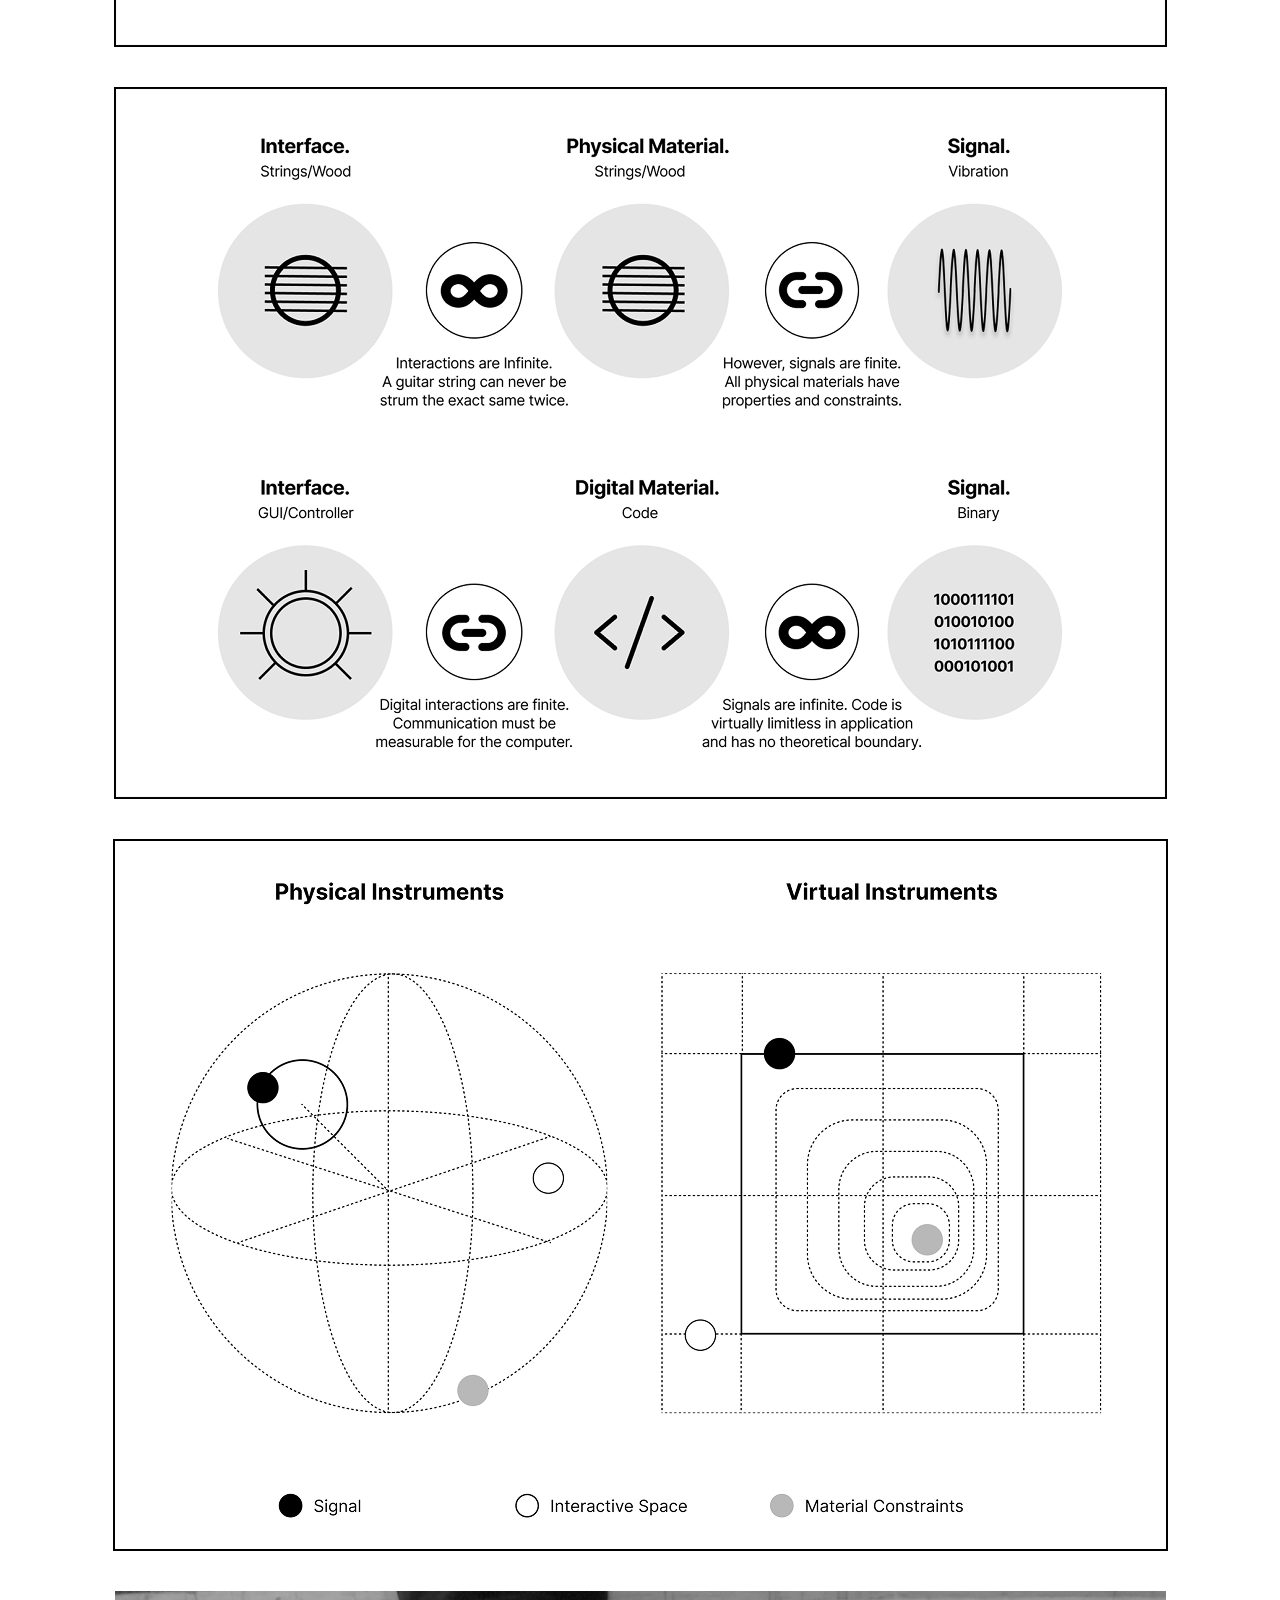
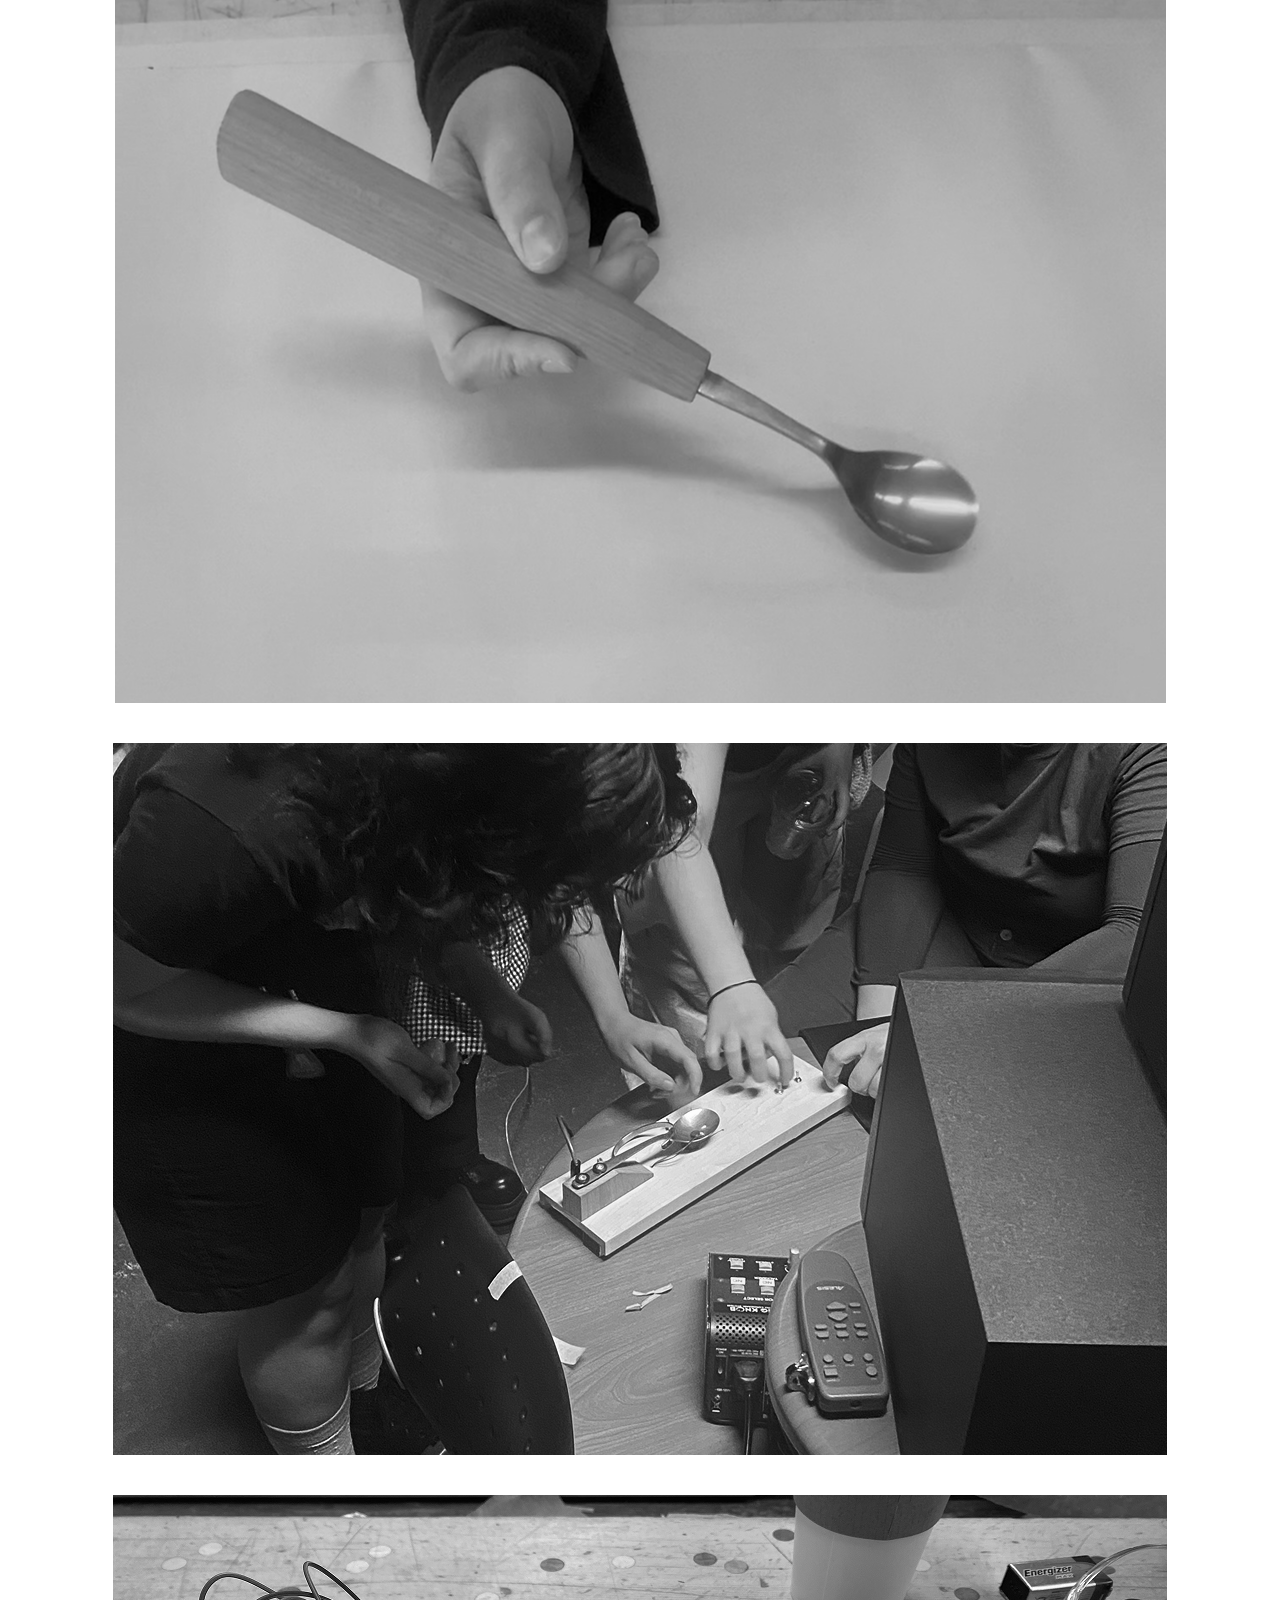
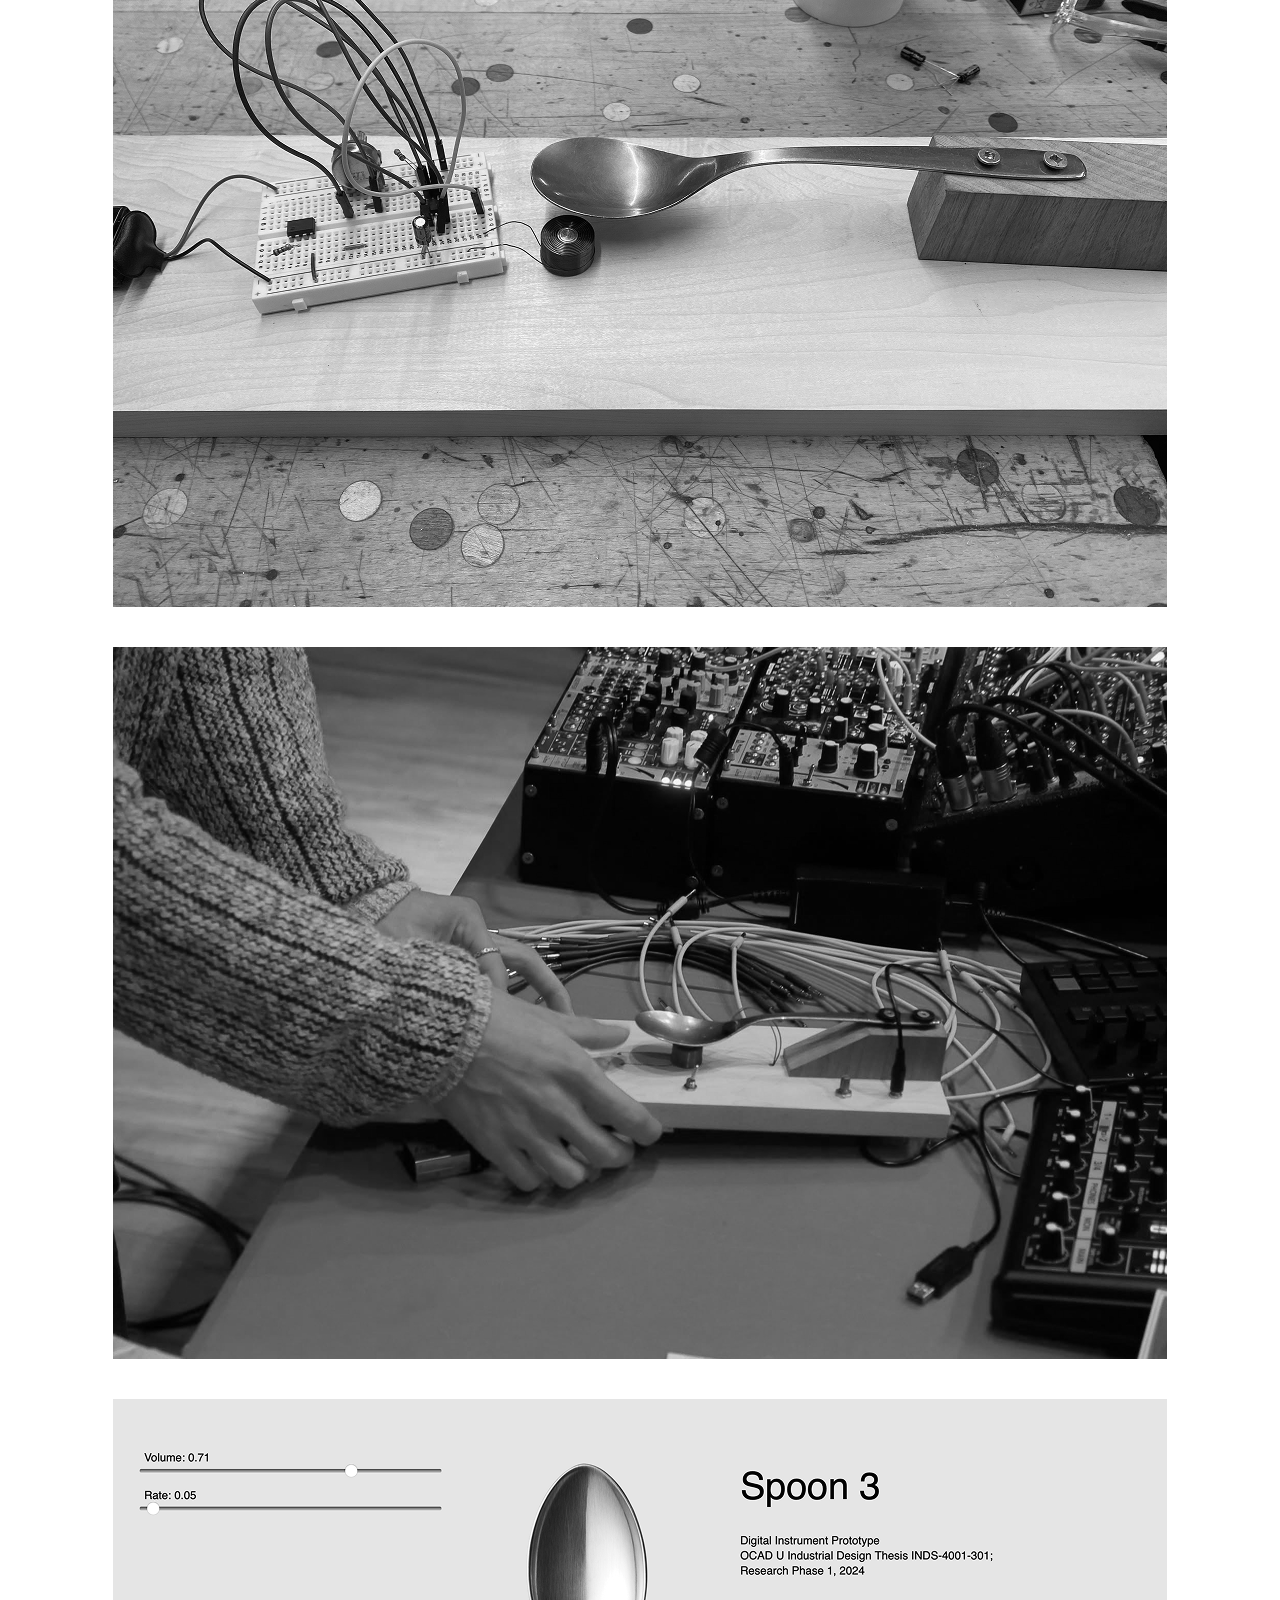
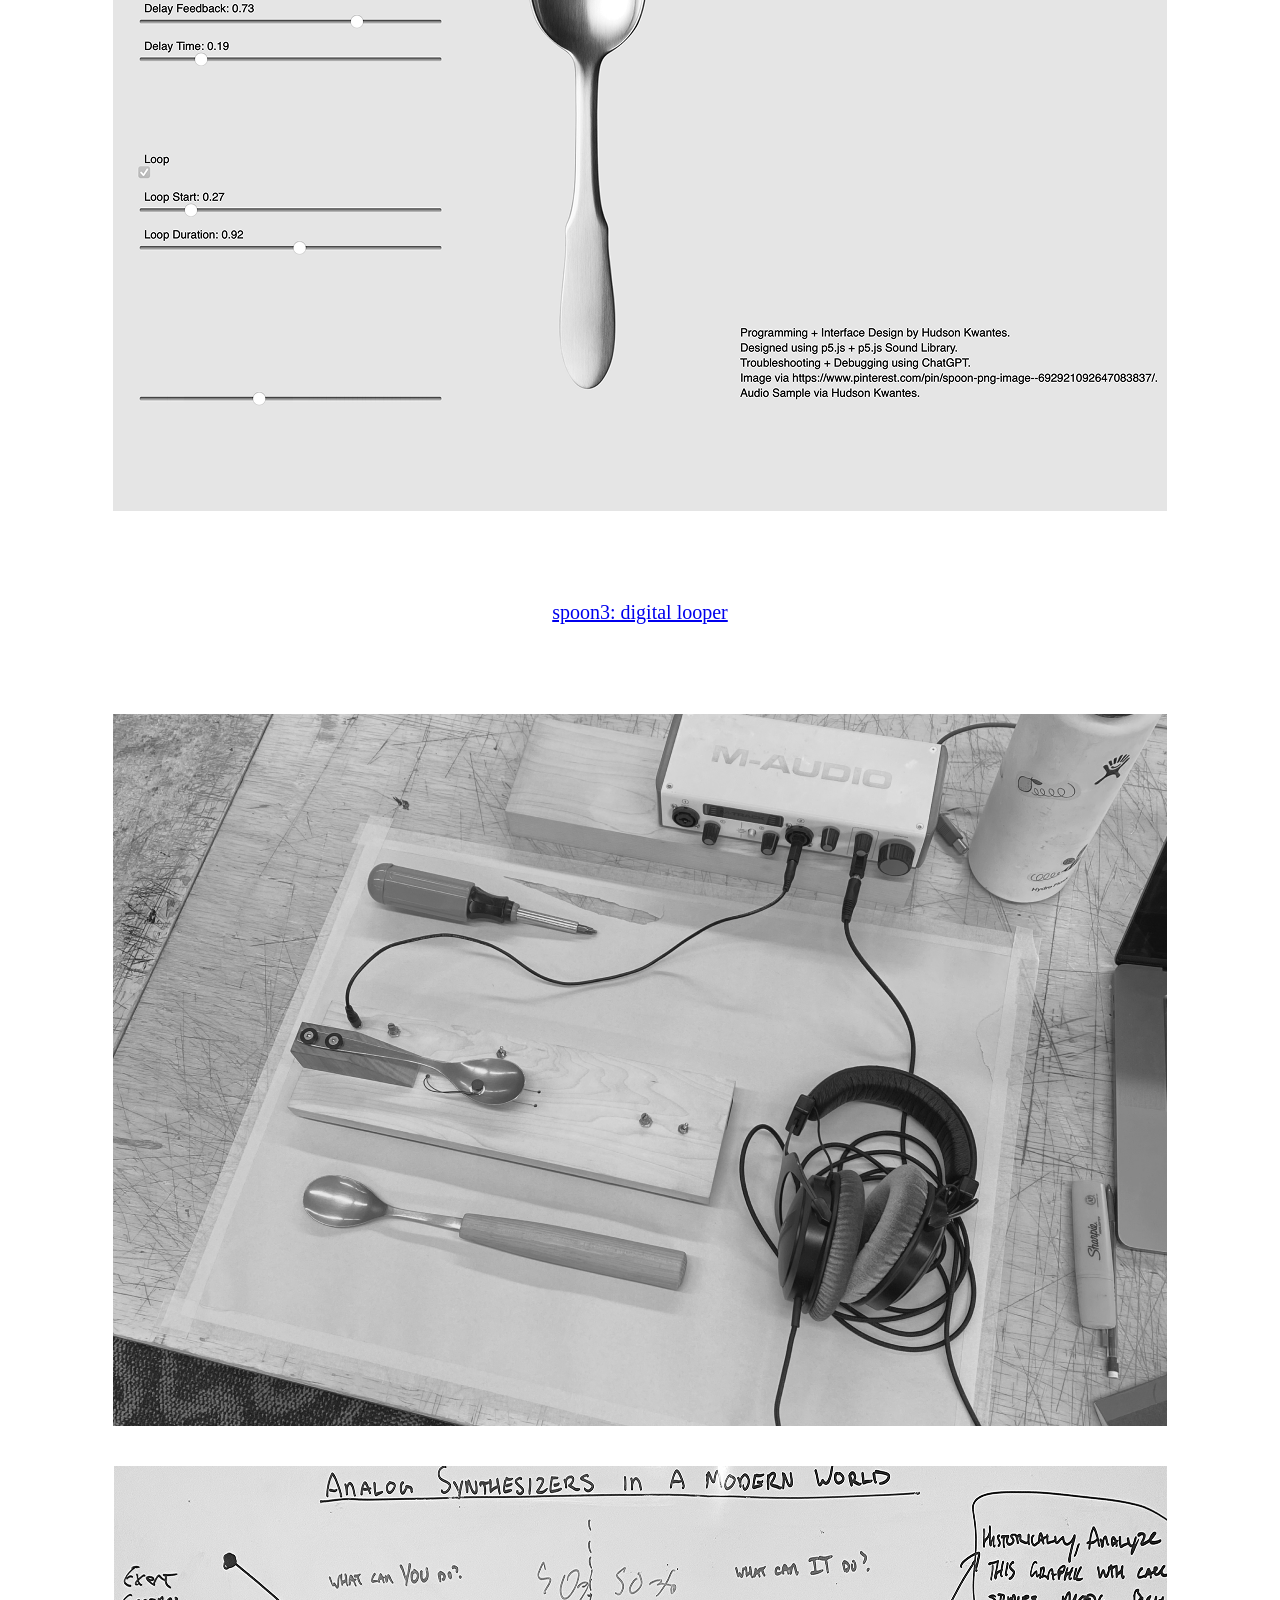
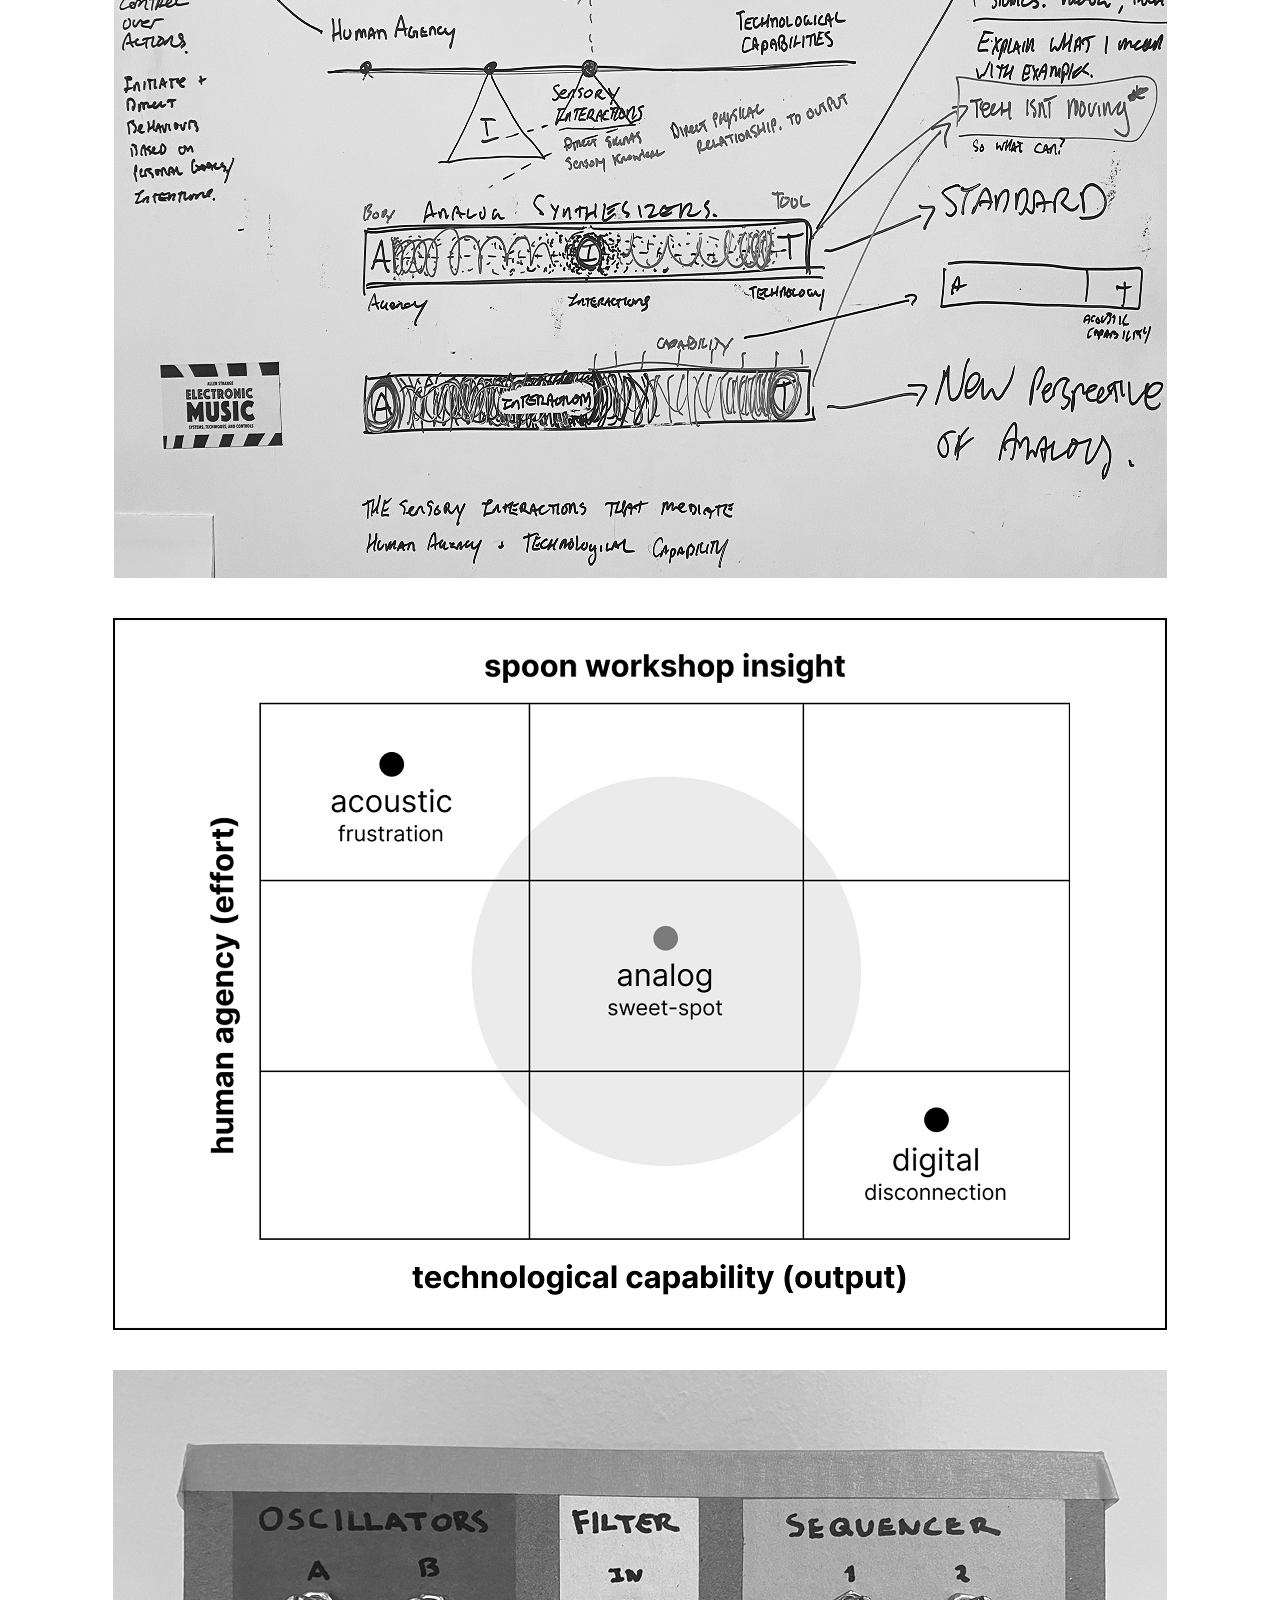
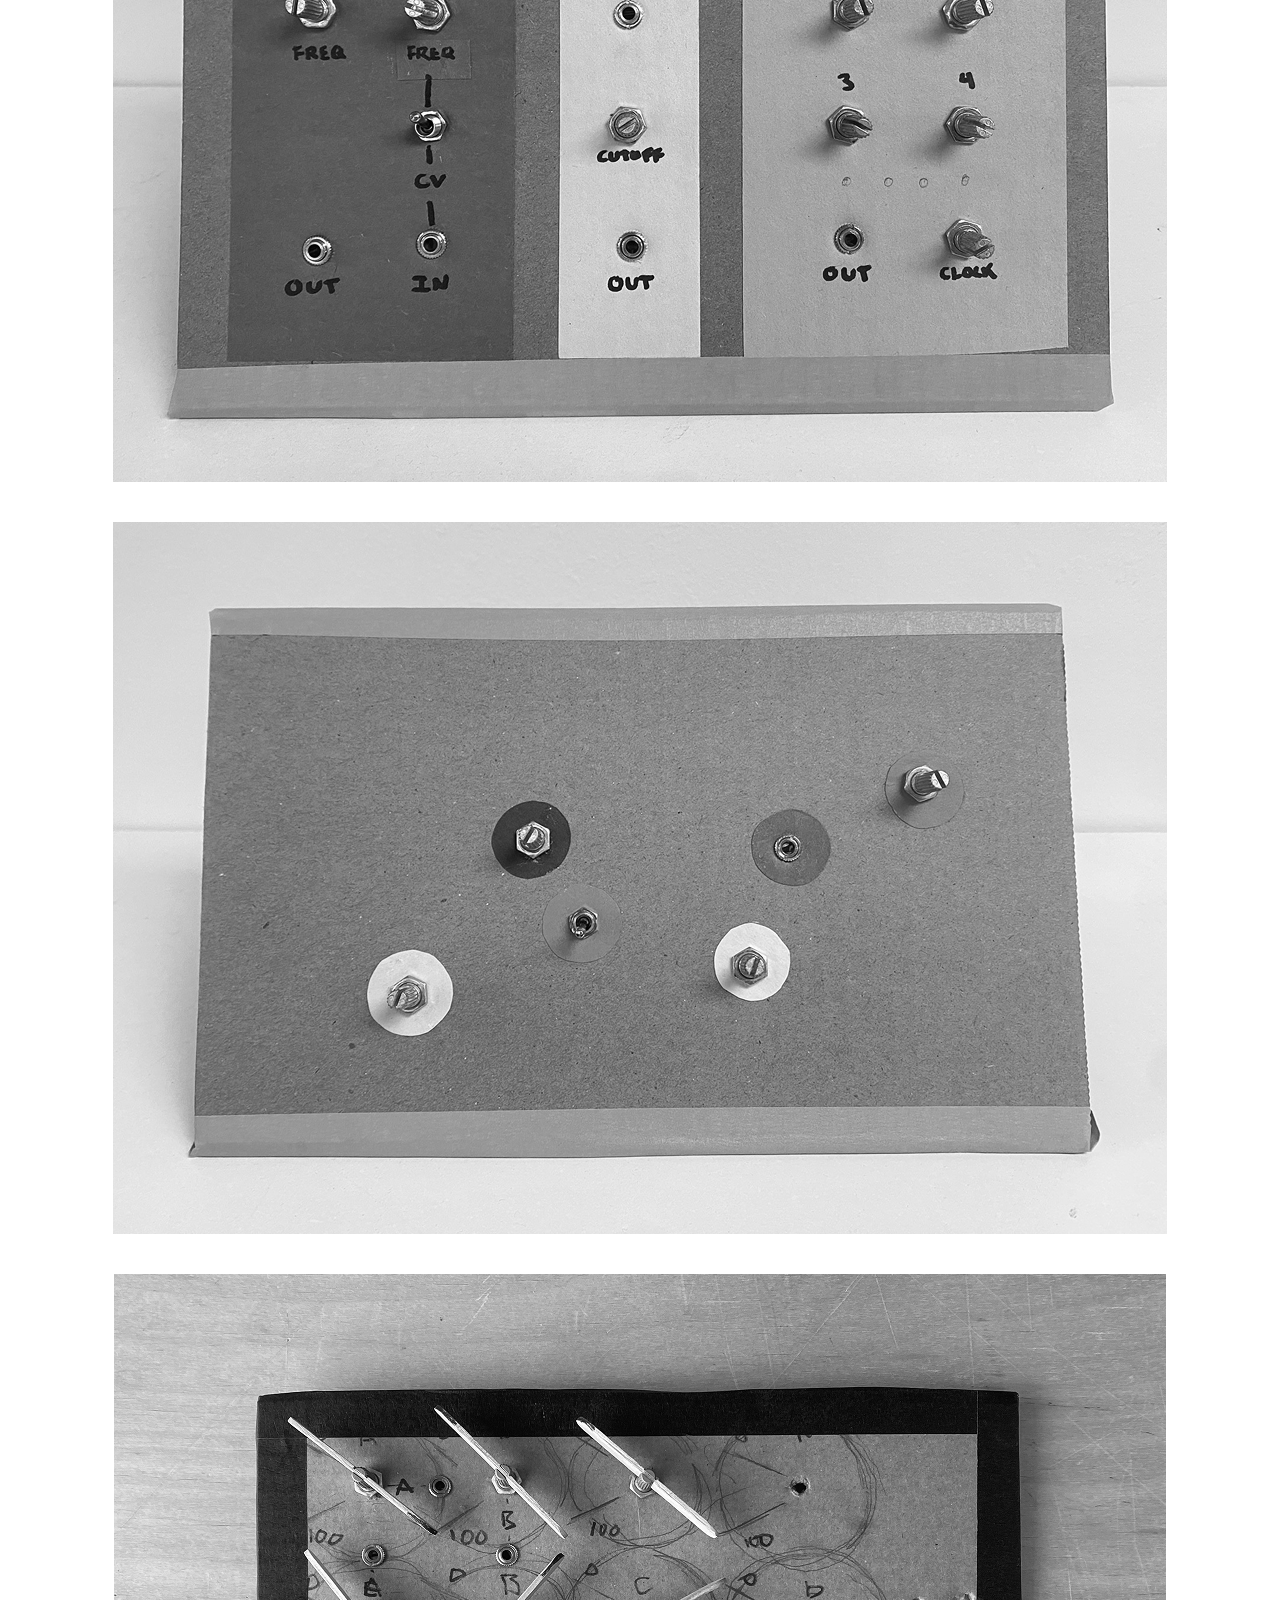
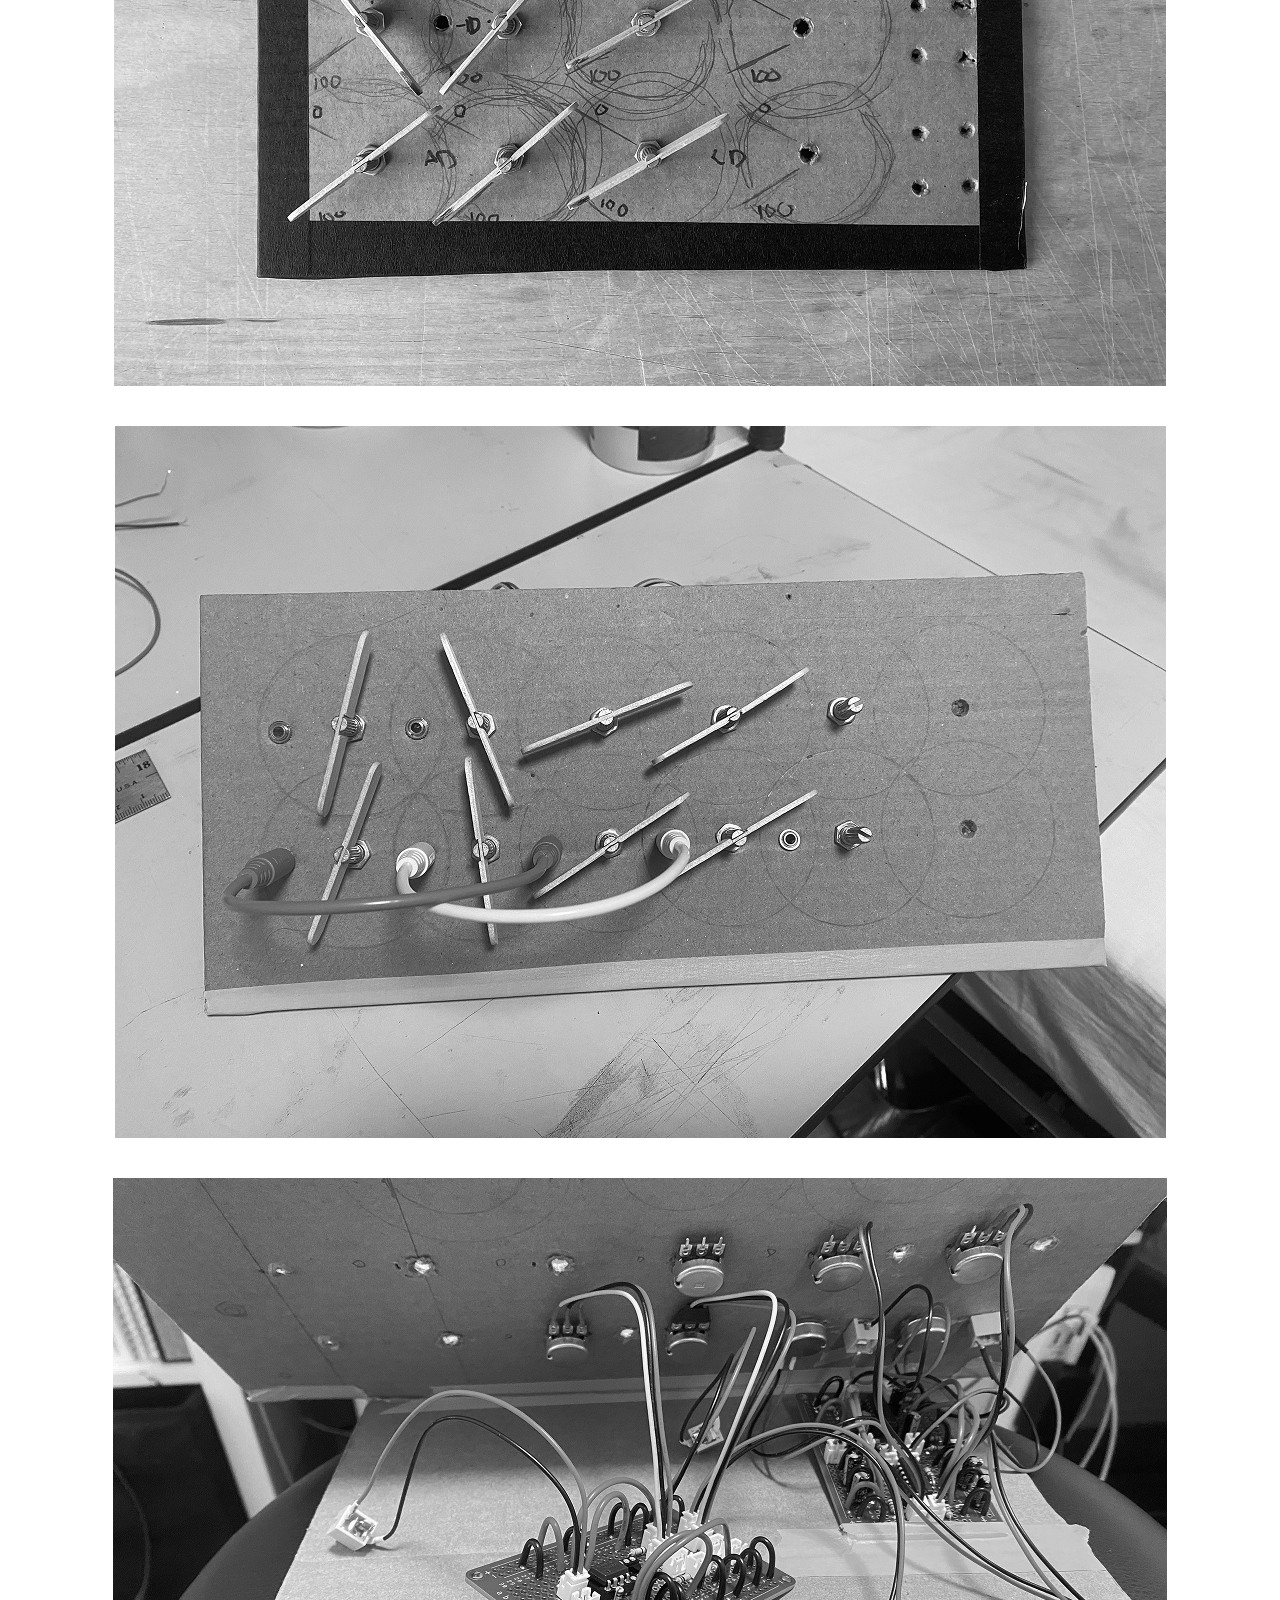
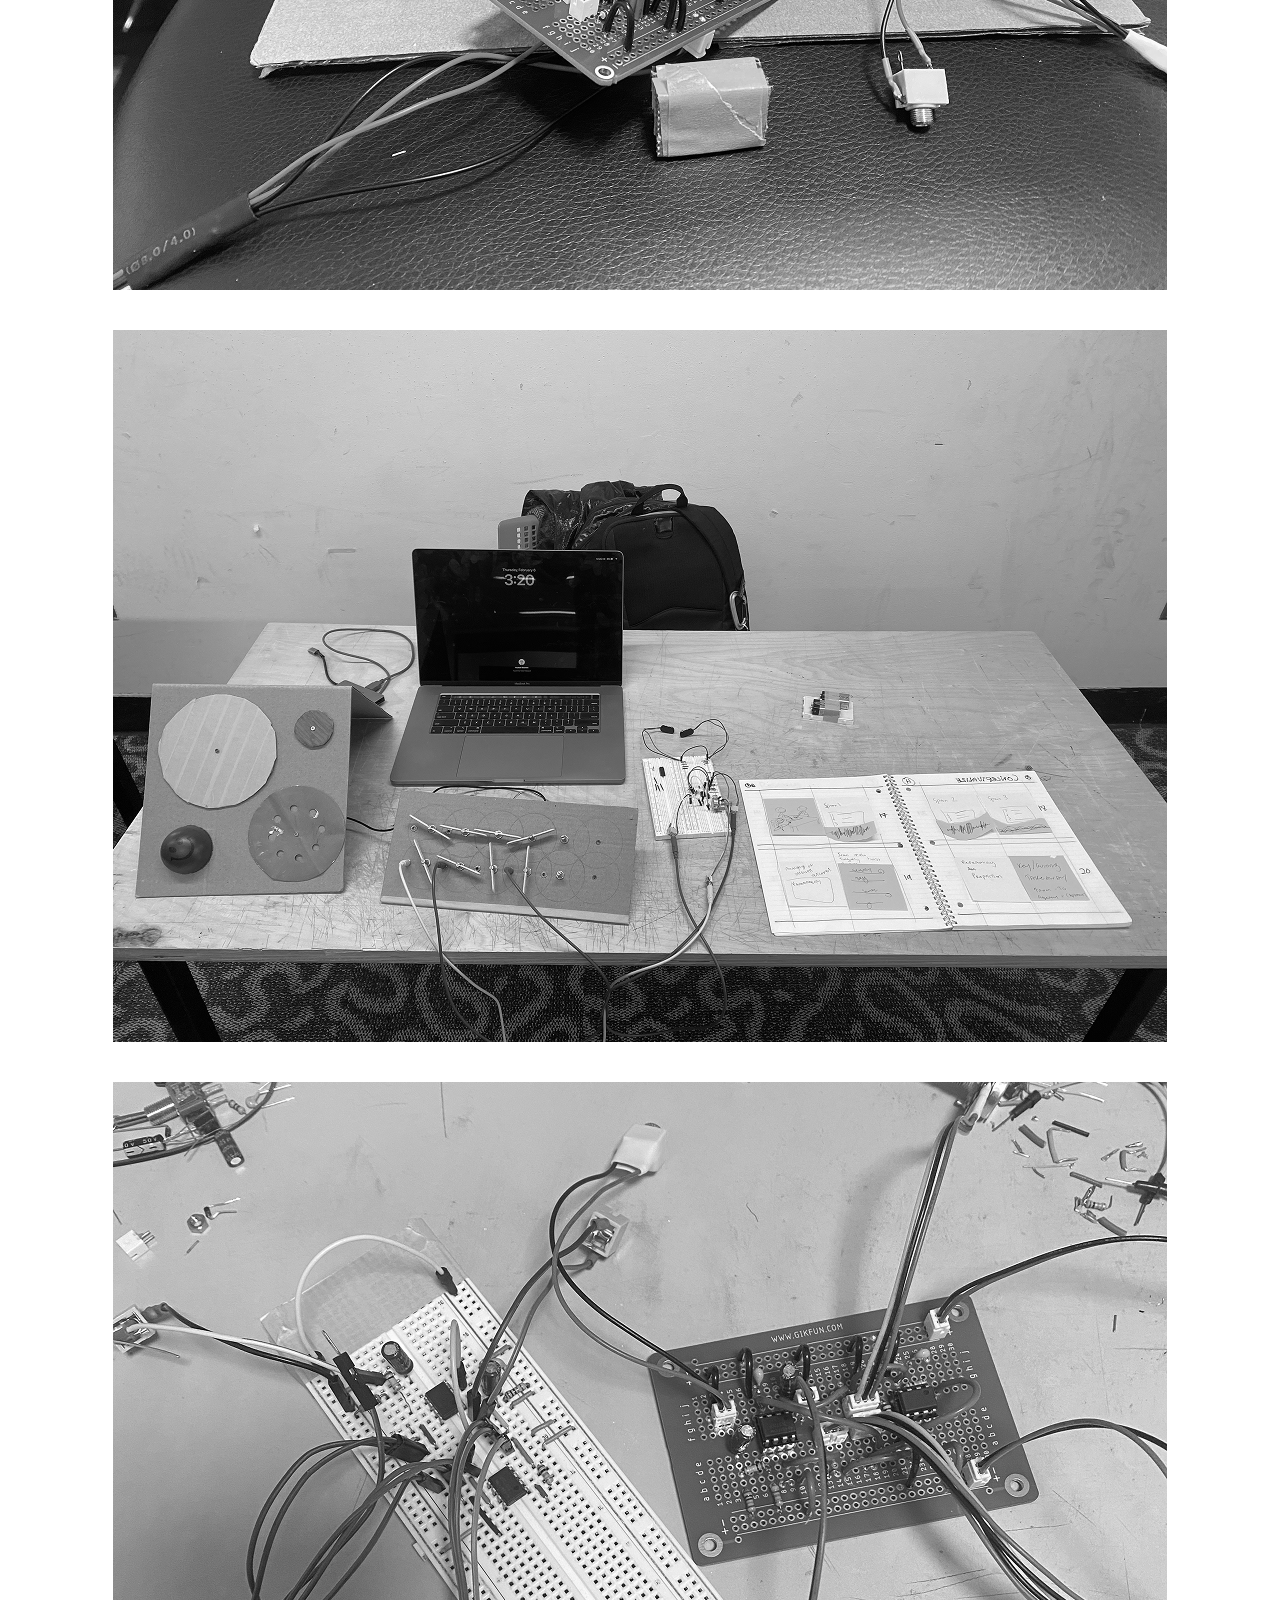
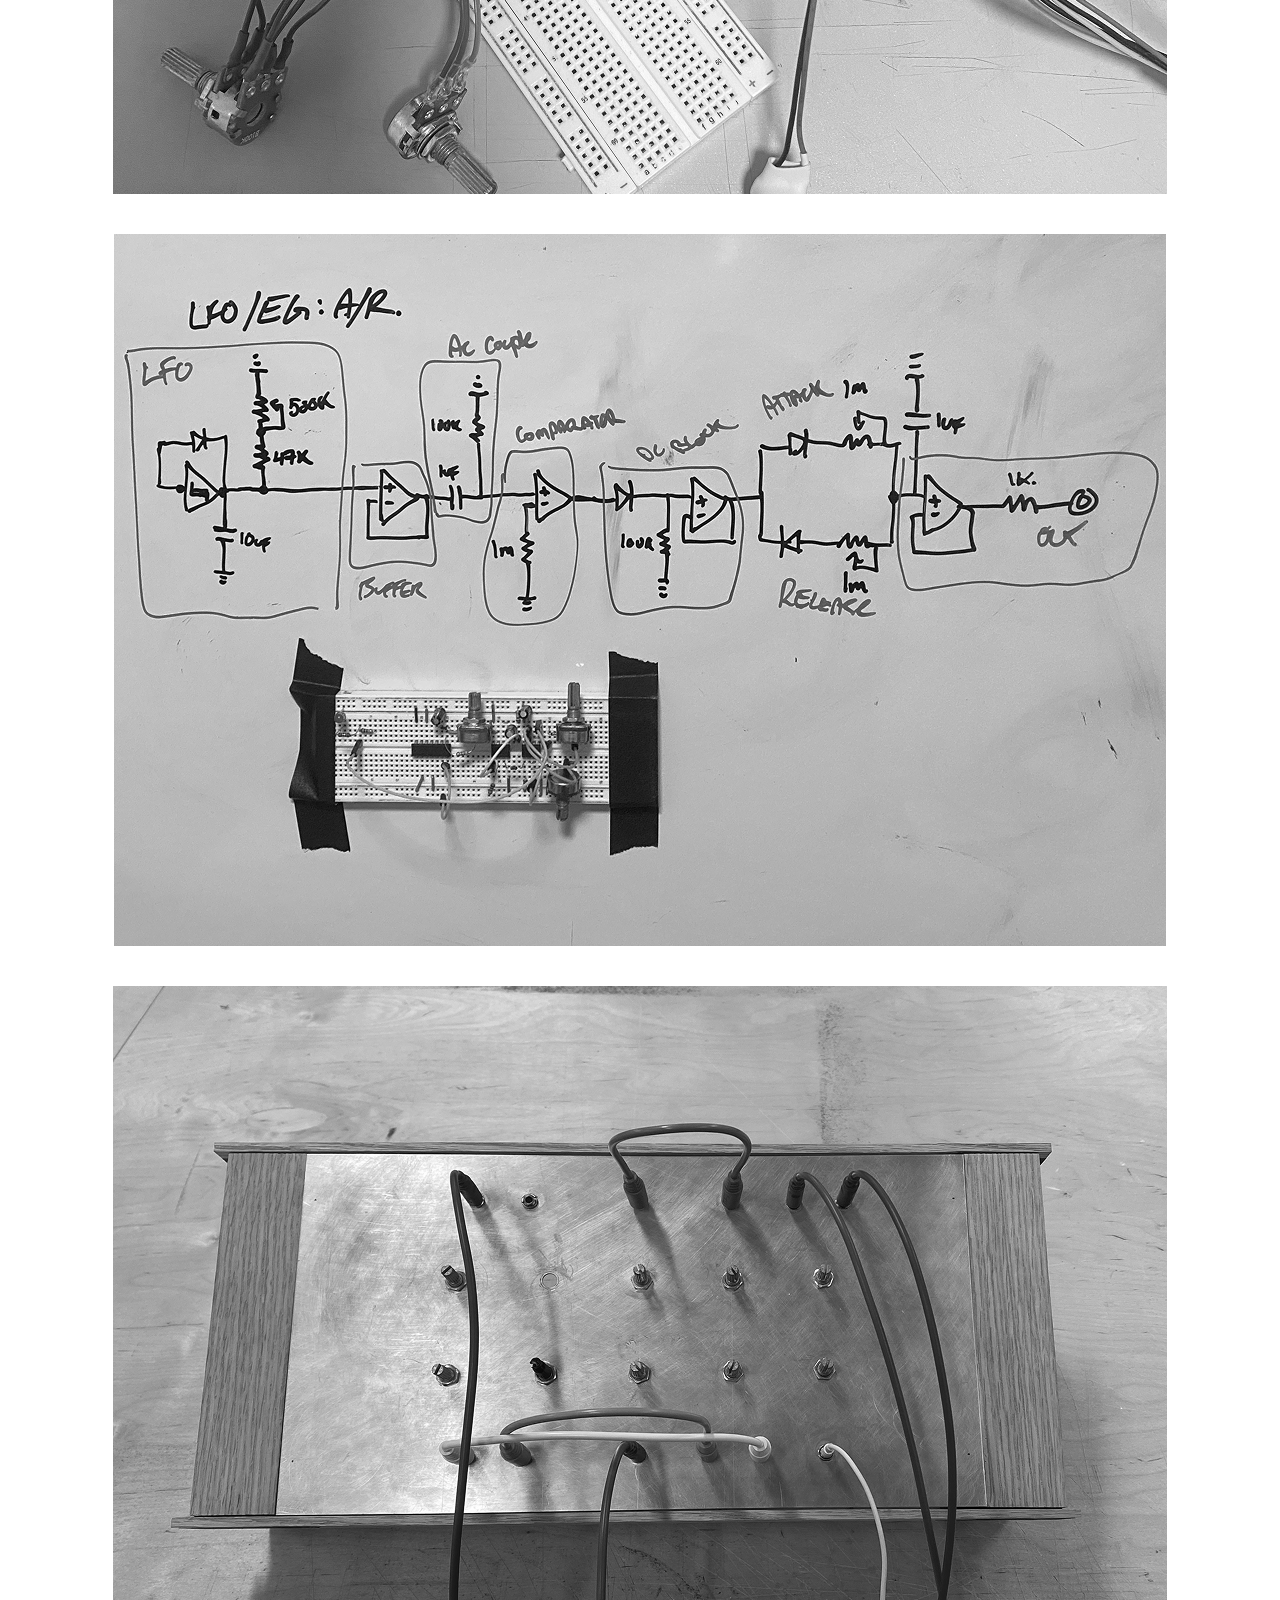
==== commit 99a7d65f: "pls work" ====
--- a/thesis/index.html
+++ b/thesis/index.html
@@ -20,12 +20,11 @@
     <img src="images/spoon3.png">
     <p><a href="spoon3_interaction/index.html">spoon3: digital looper</a></p> 
     <img src="images/workshop_setup.png">
-    <img src="images/sensory_balance.png">
+    <img src="images/sensroy_balance.png">
     <img src="images/spoon_insight.png">
+    <img src="images/standardization.png">
 
-    <img src="images/standardization.png">
     <img src="images/contemp_core_proto.png">
-
     <img src="images/proto1.png">
     <img src="images/popstick_proto.png">
     <img src="images/guts.png">
@@ -35,7 +34,6 @@
     <img src="images/synth1_steel.png">
     <img src="images/bed.png"> 
     <img src="images/circles.png">
-   
     <img src="images/performance.png">
     <img src="images/play.png">
     
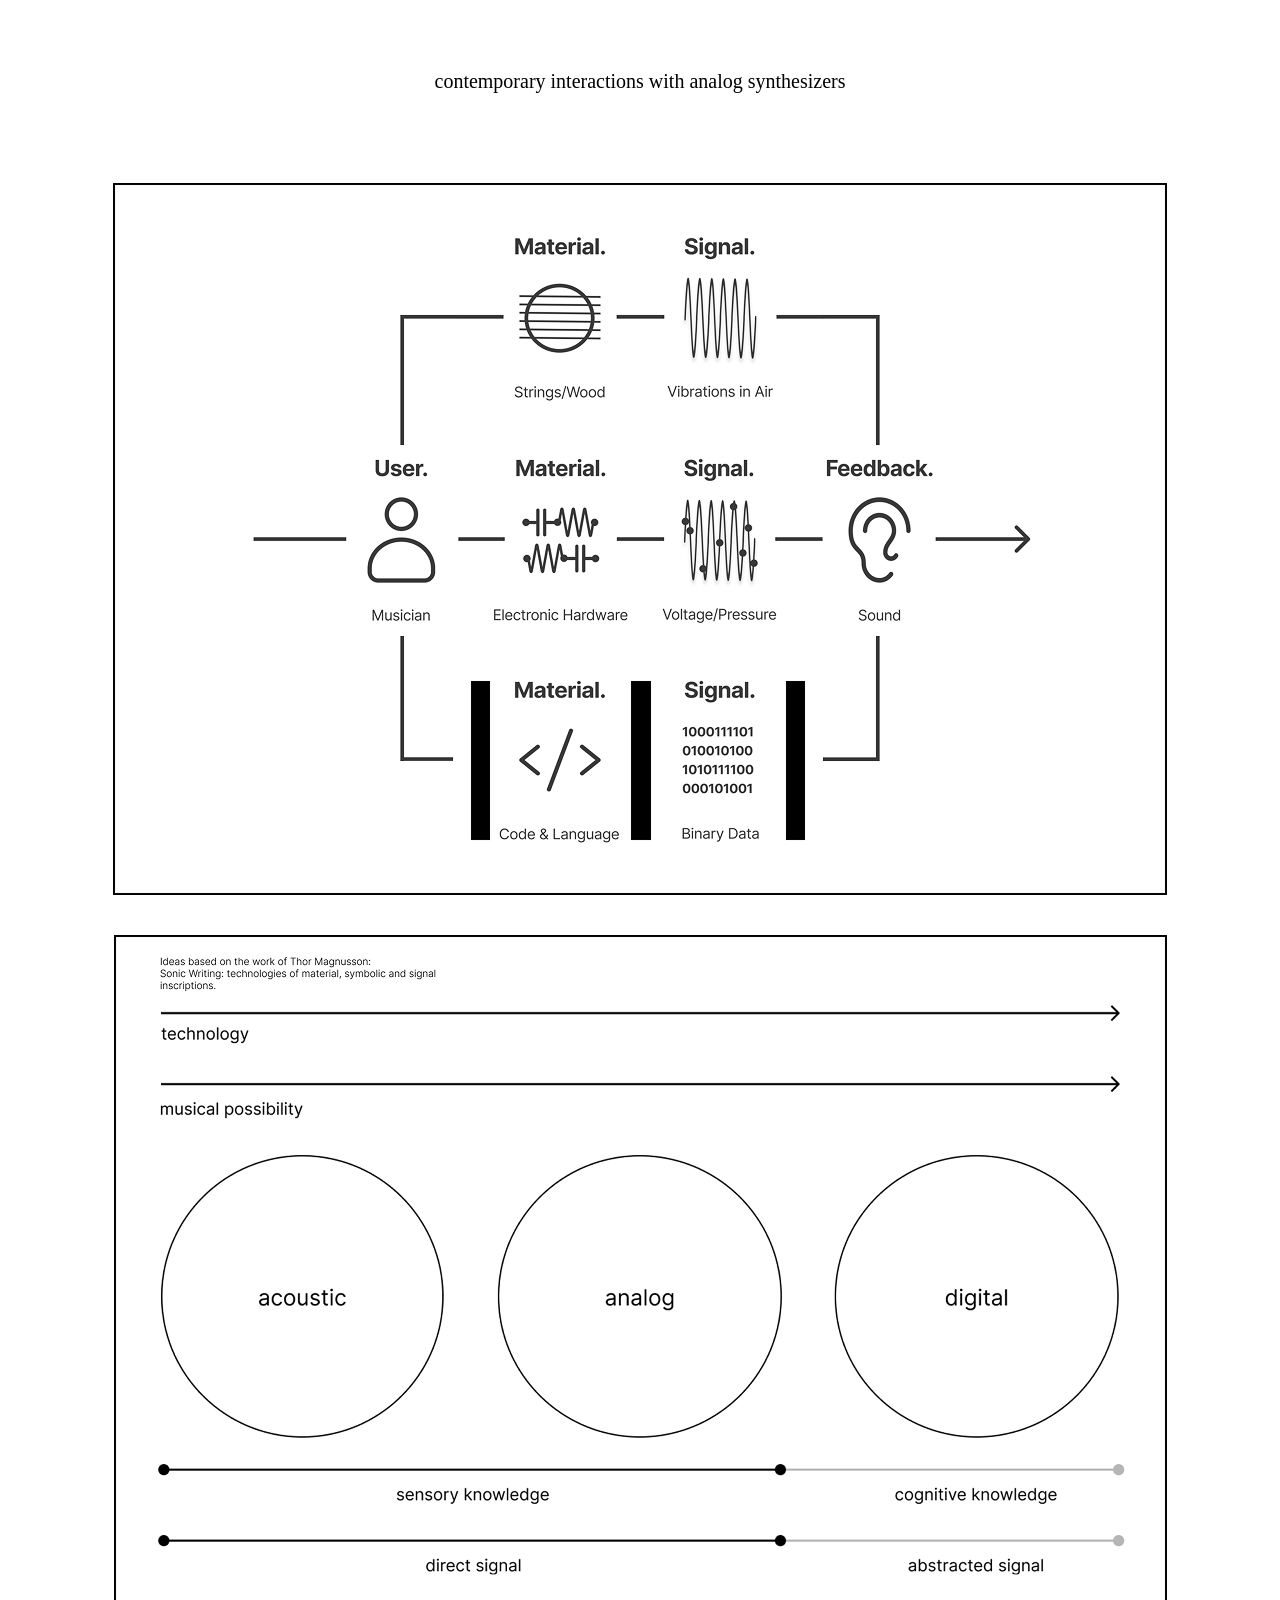
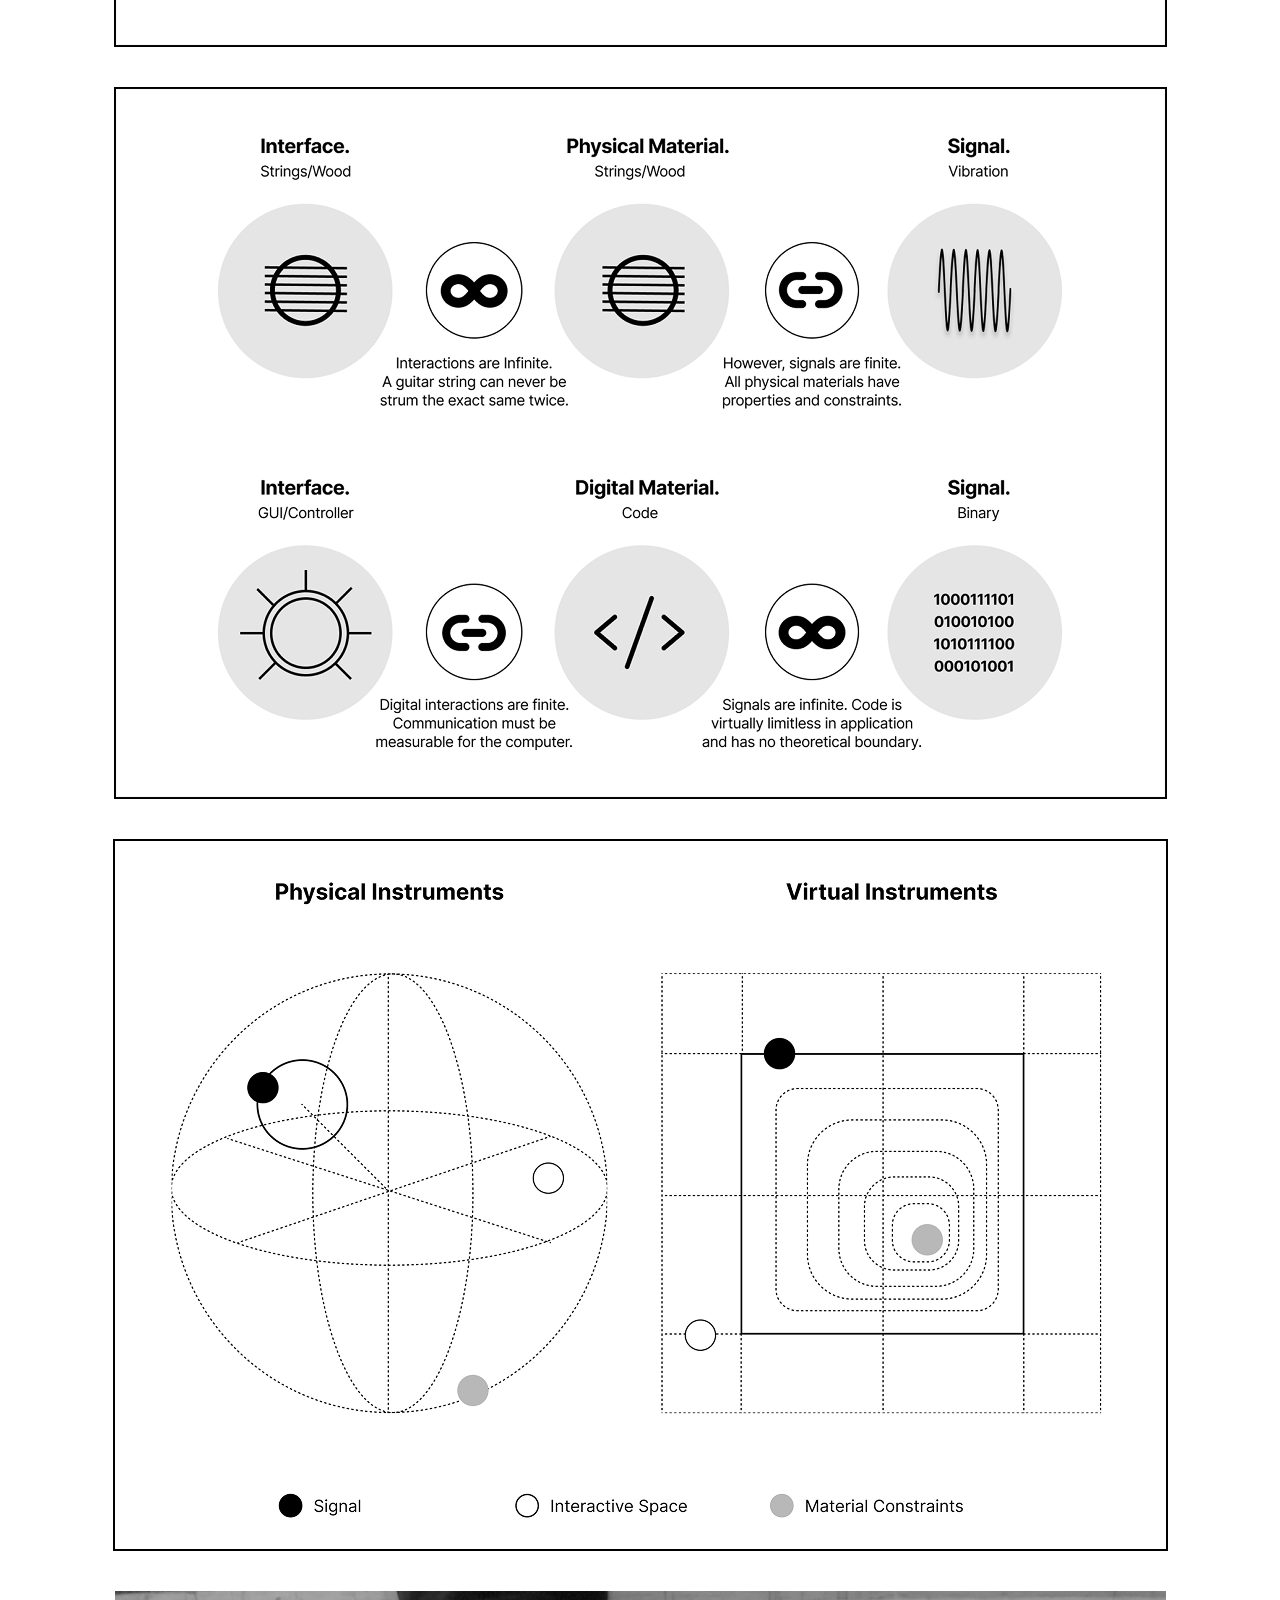
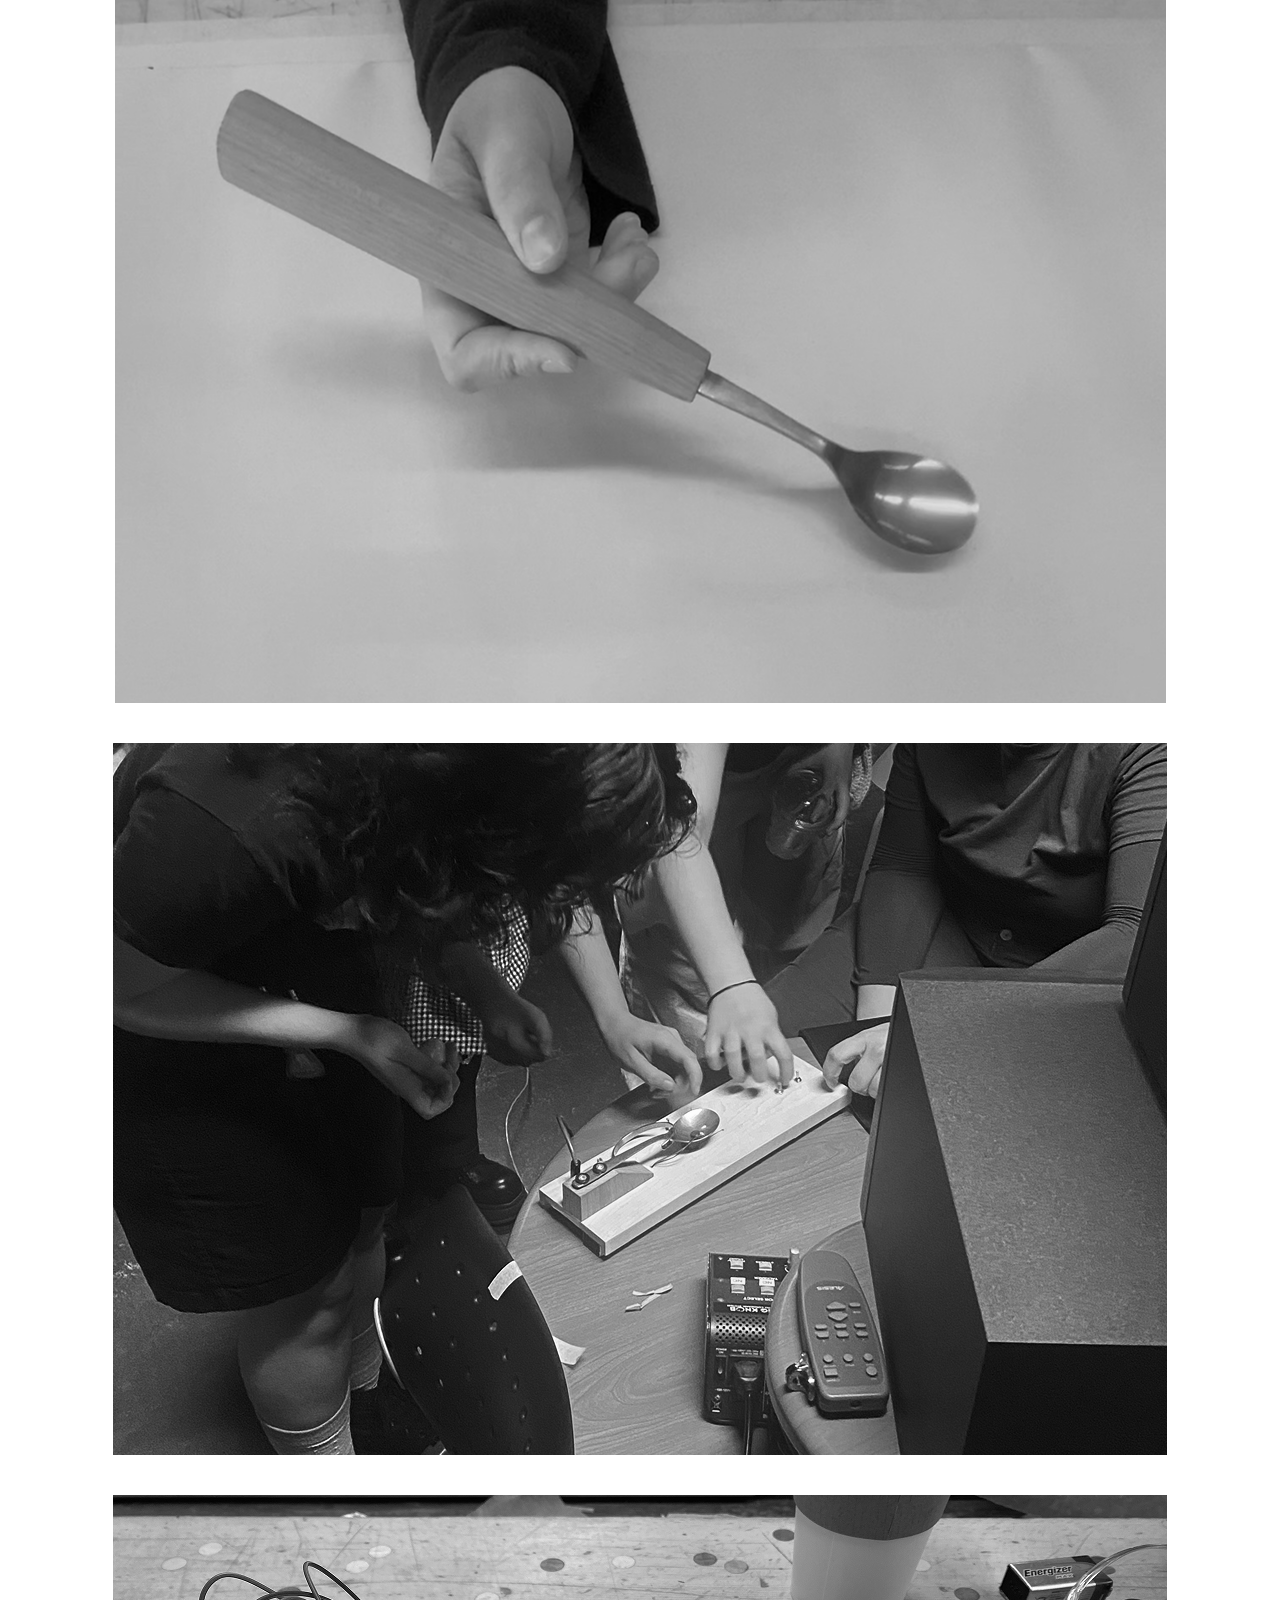
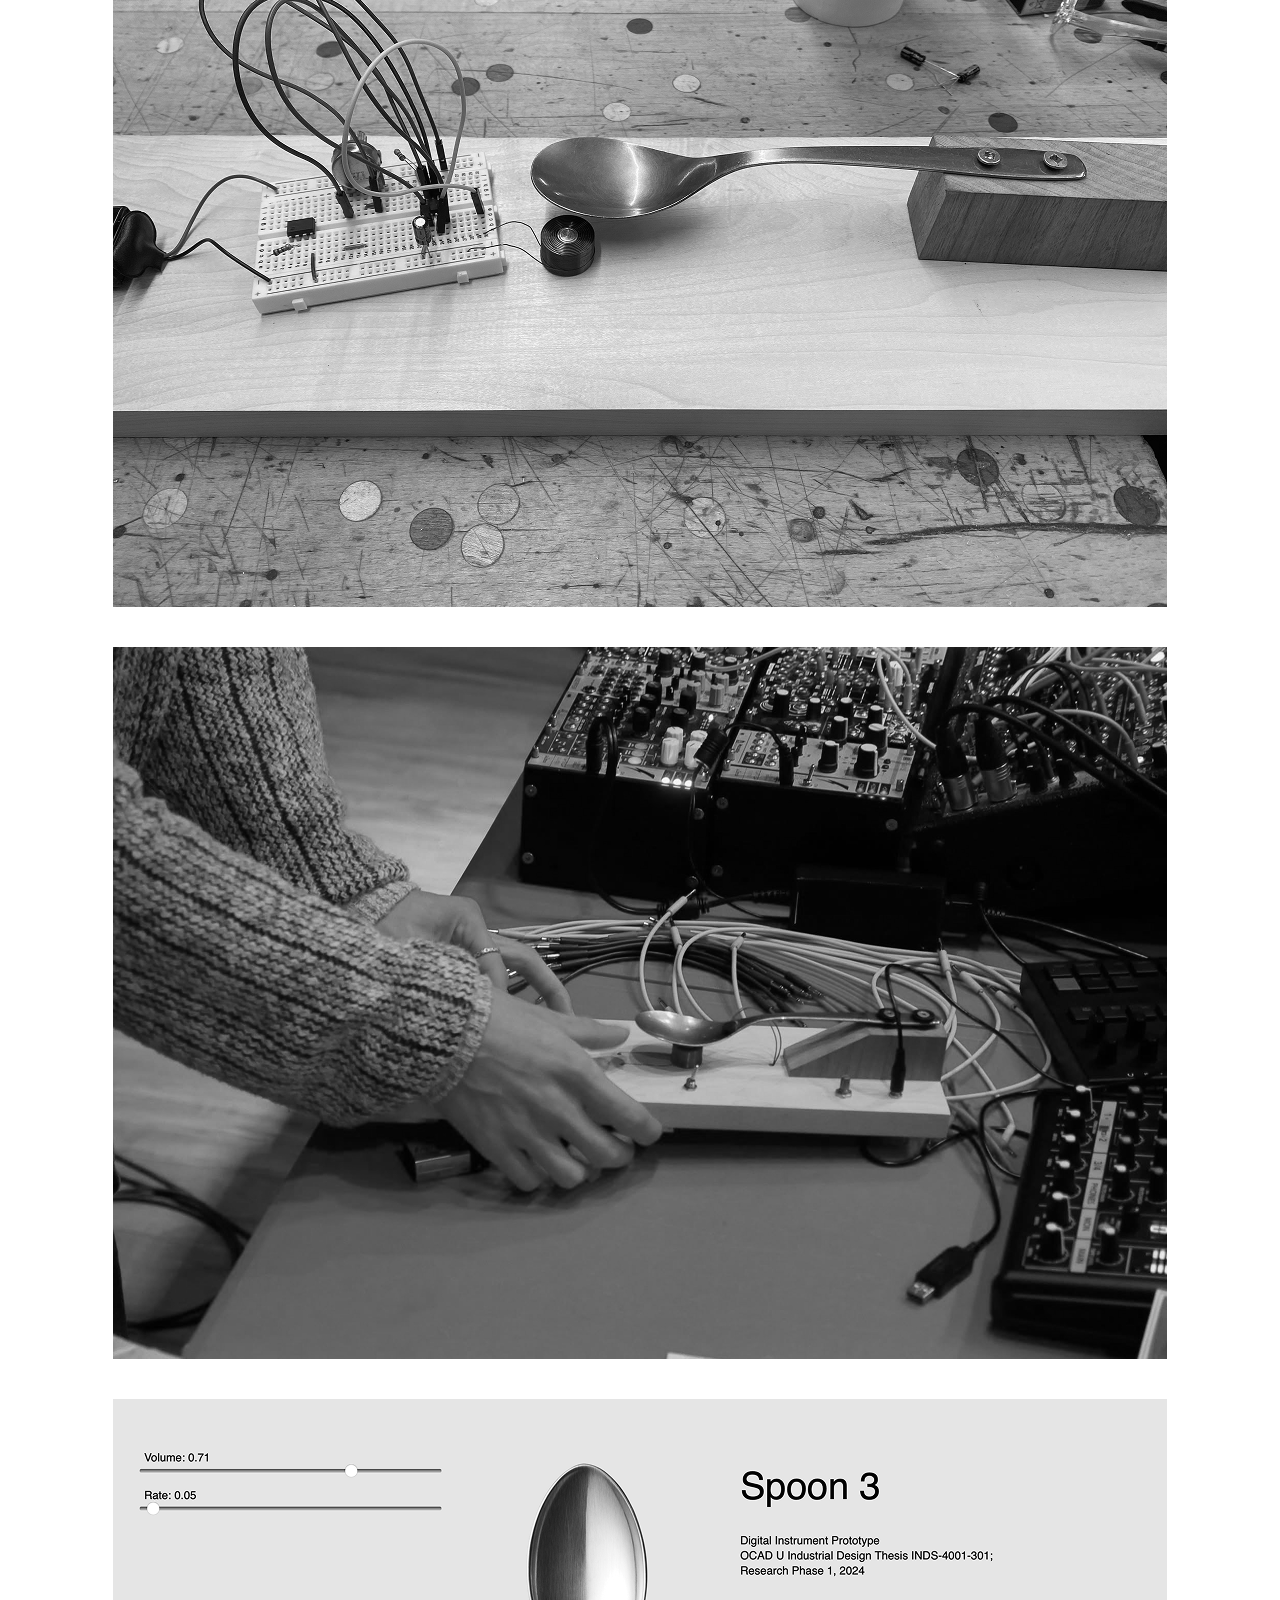
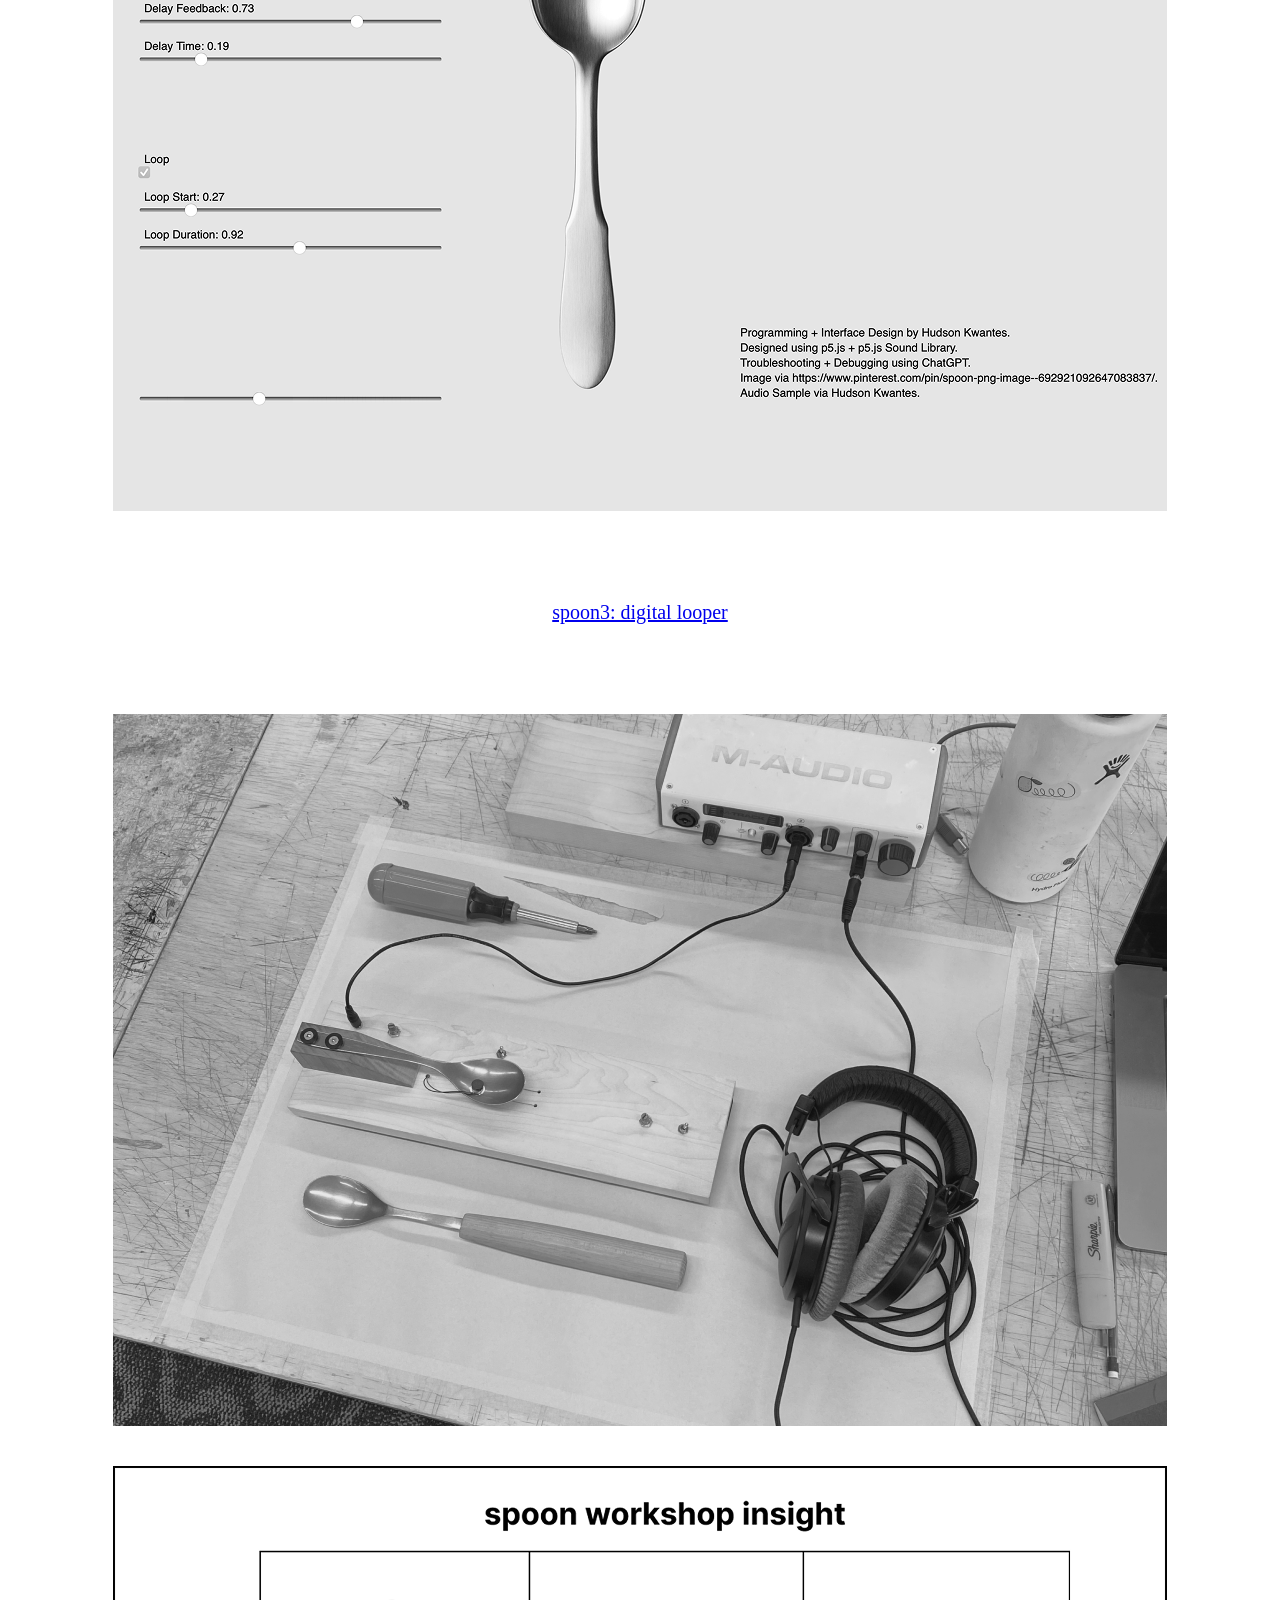
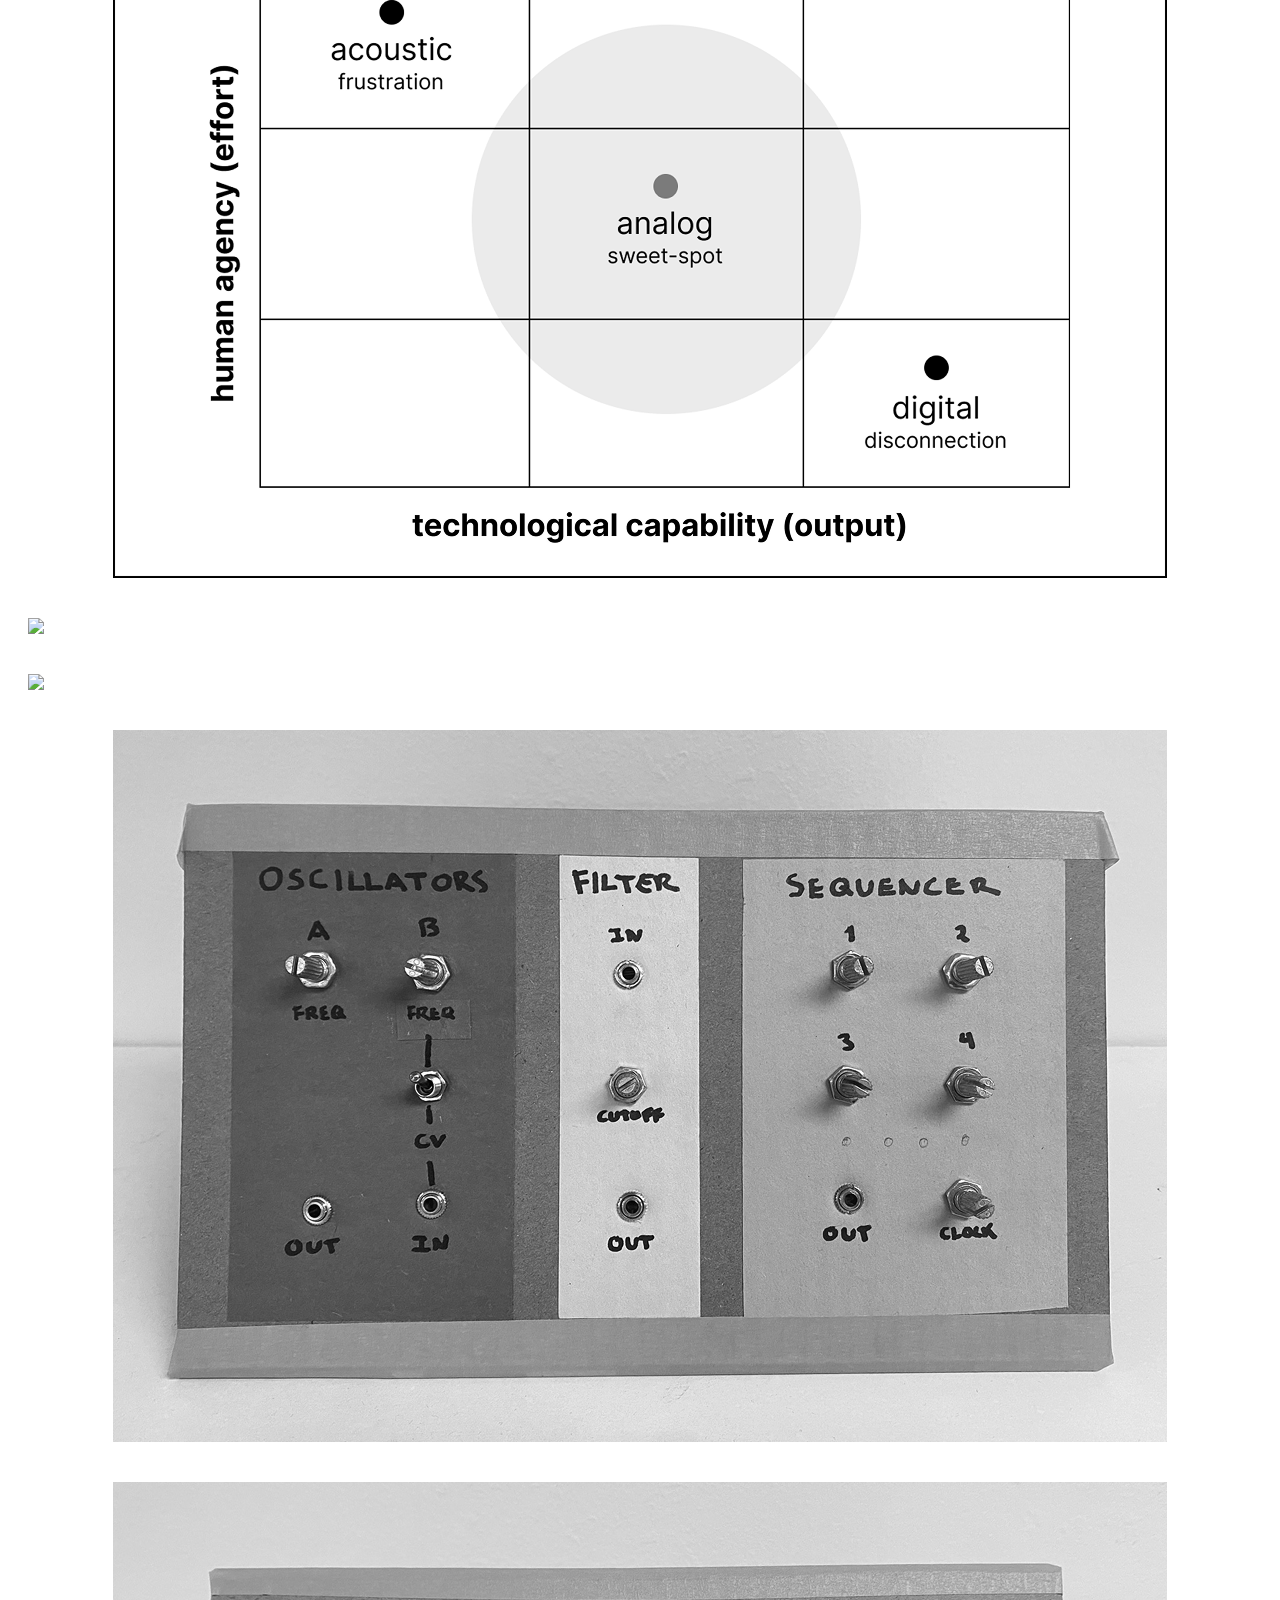
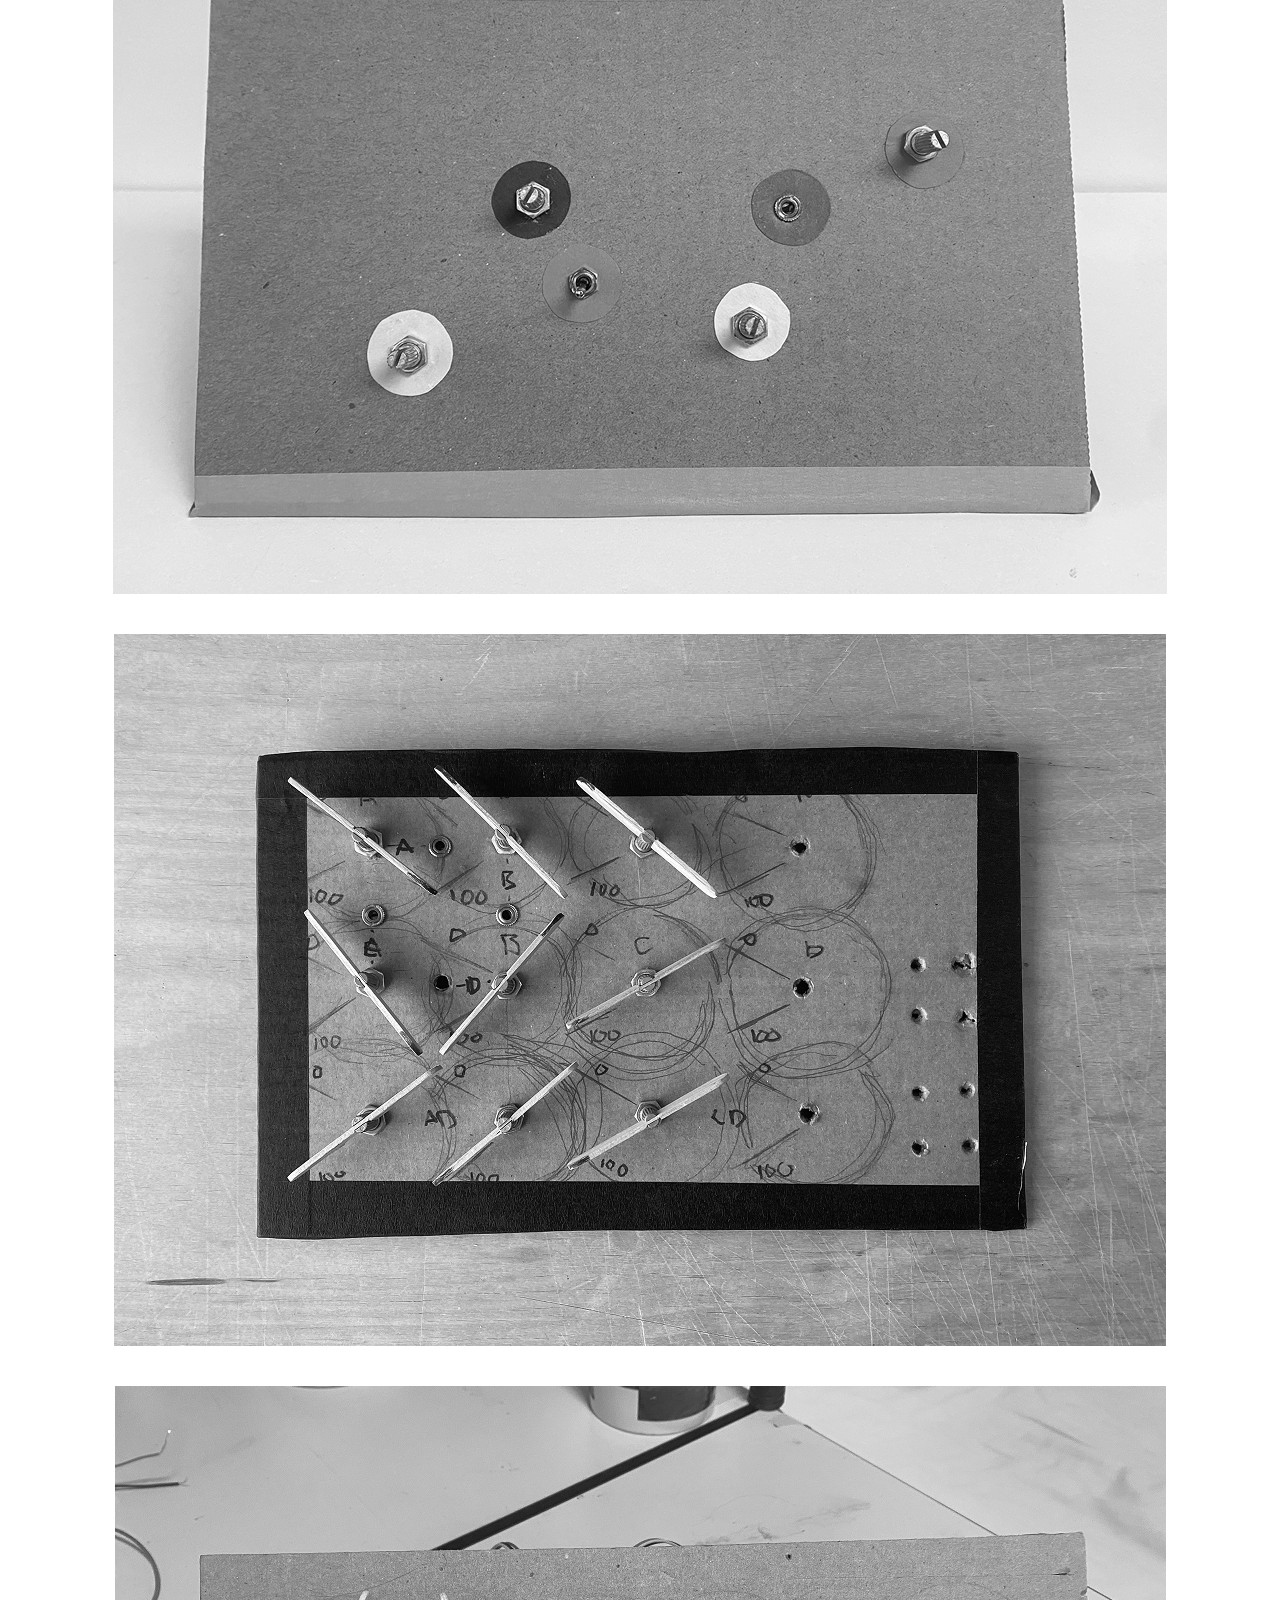
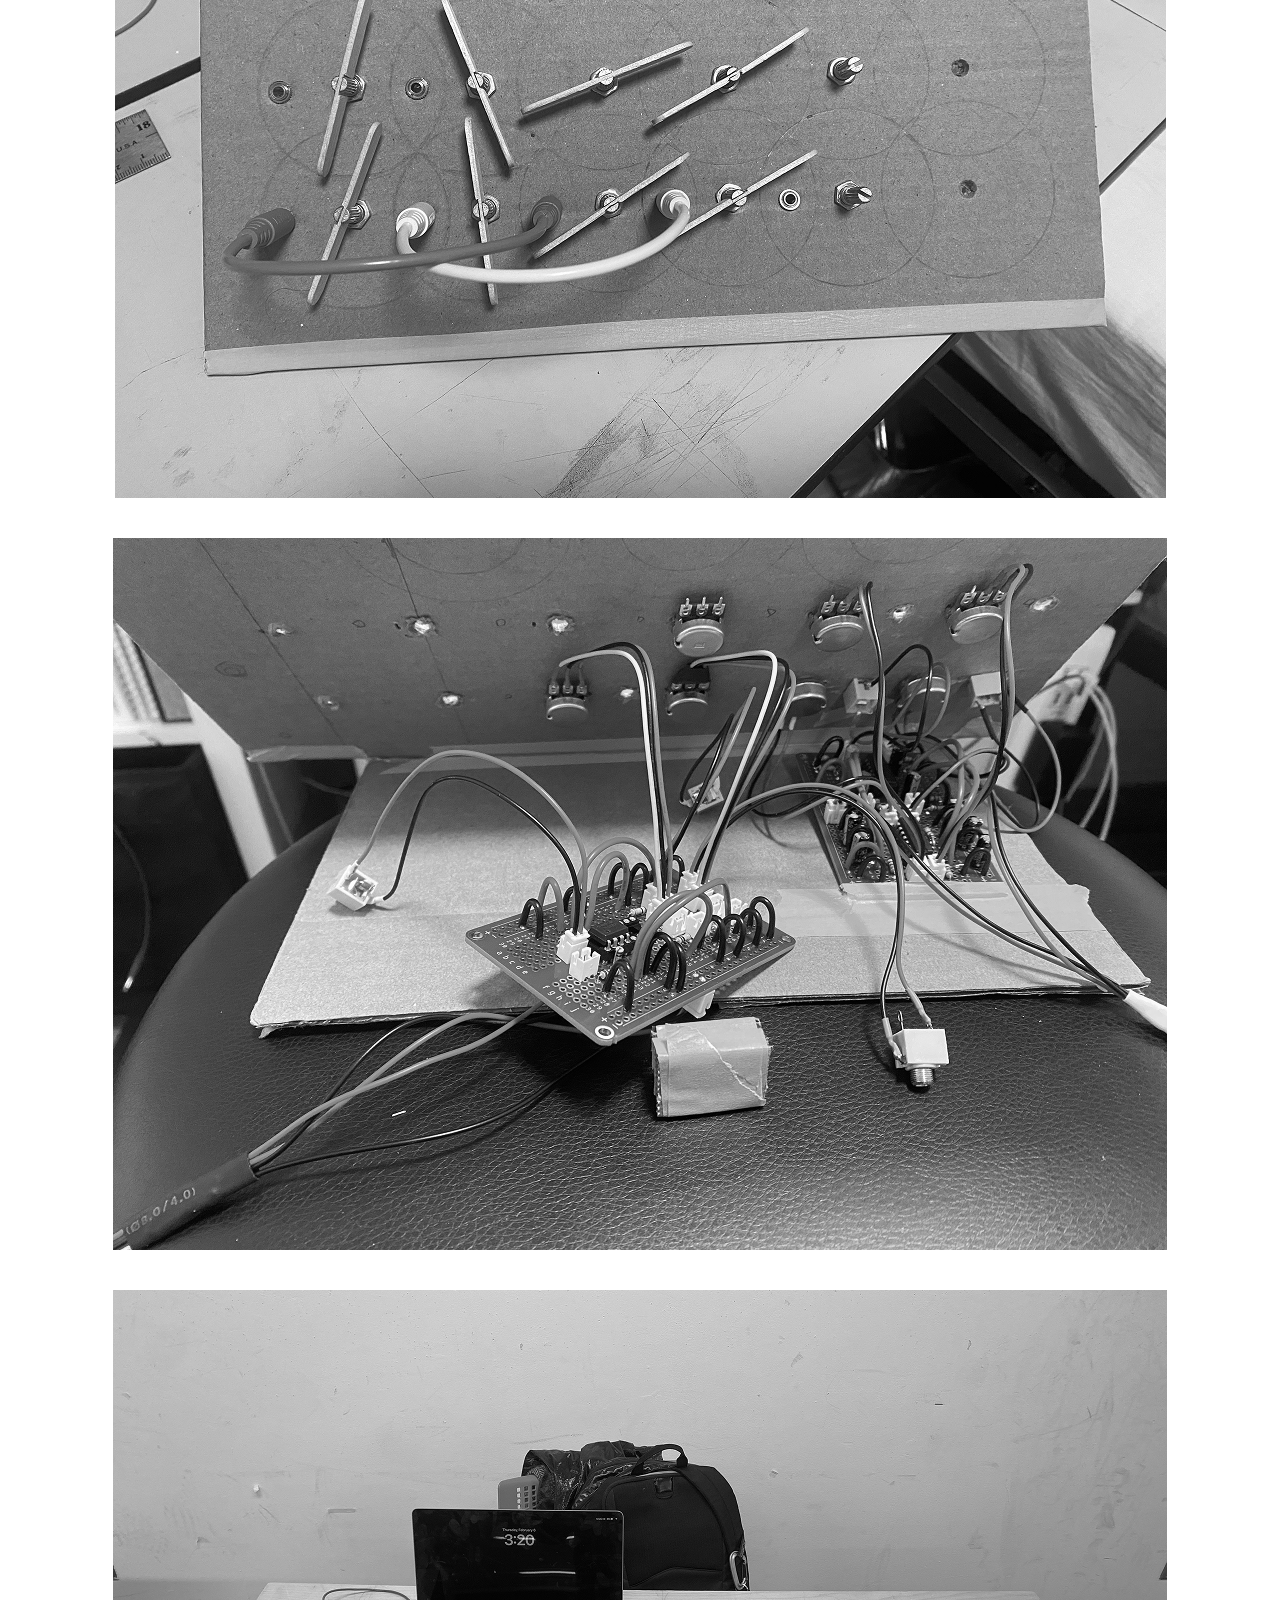
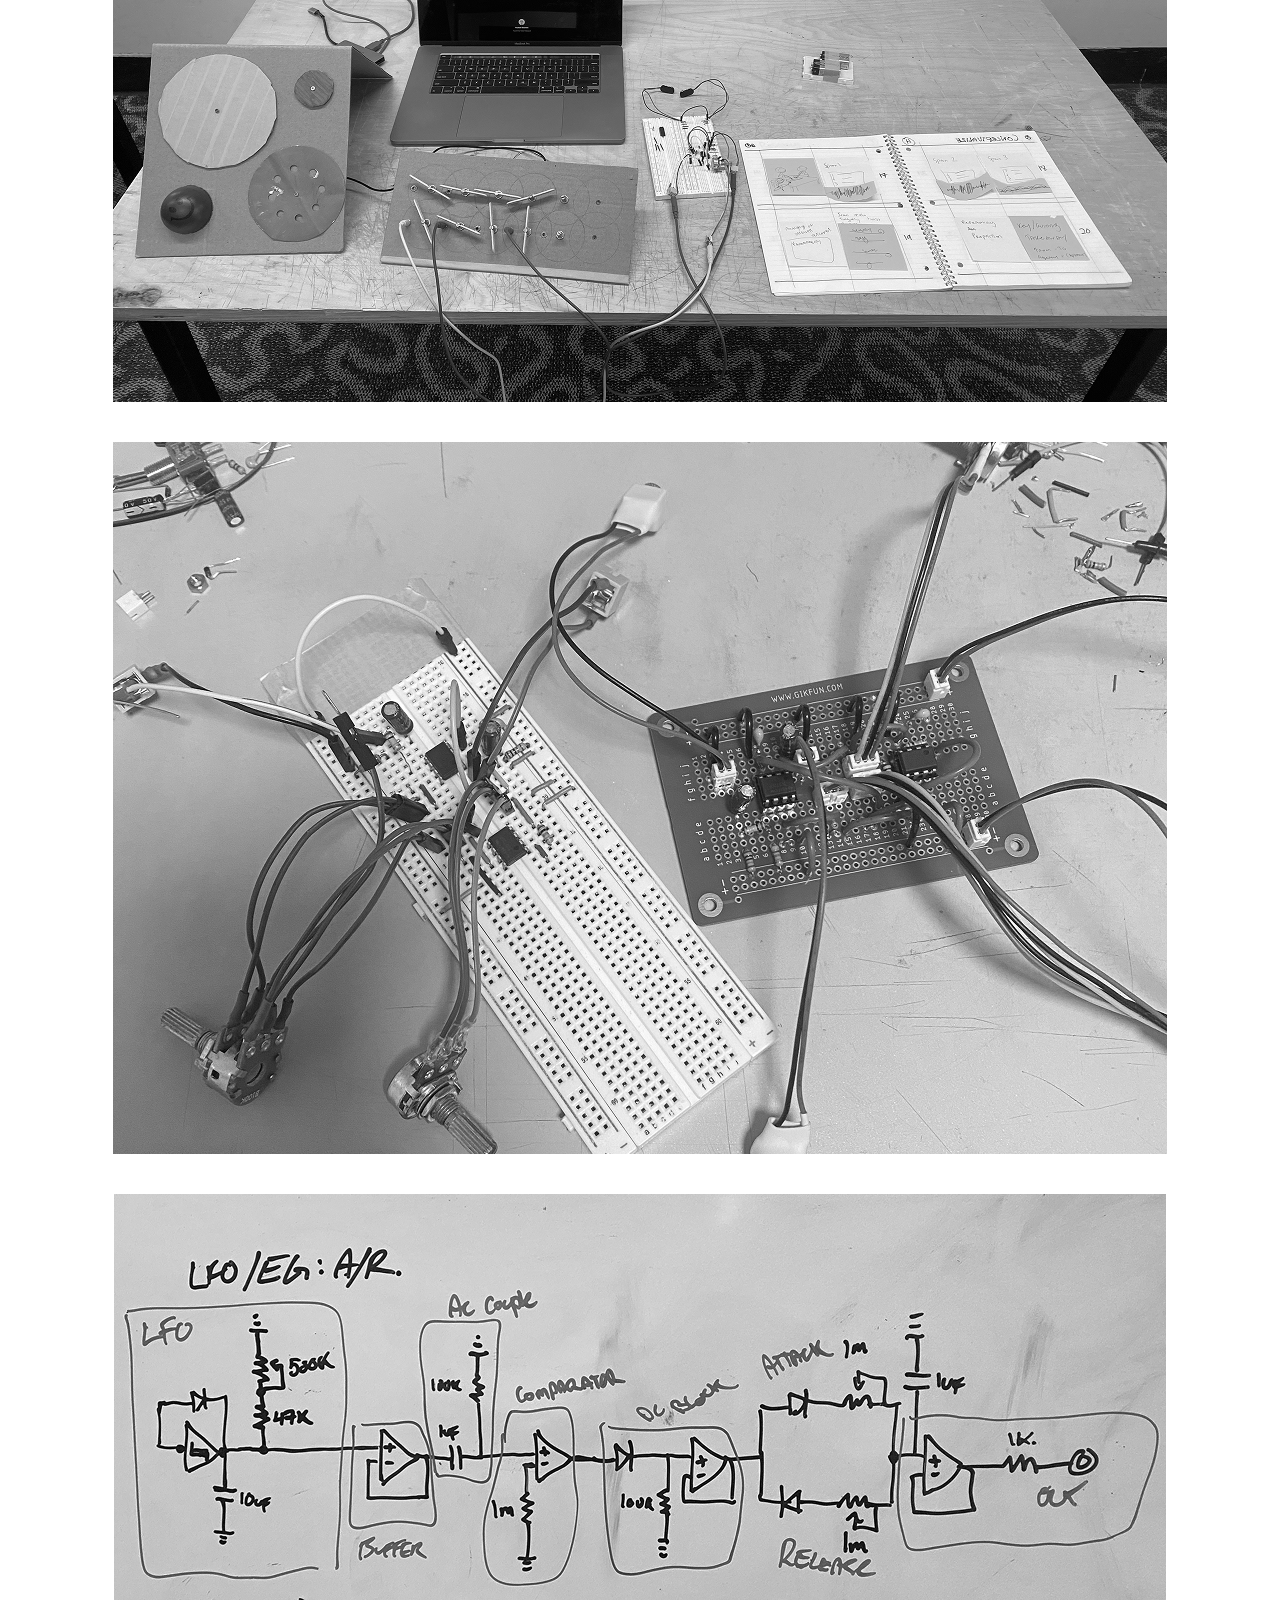
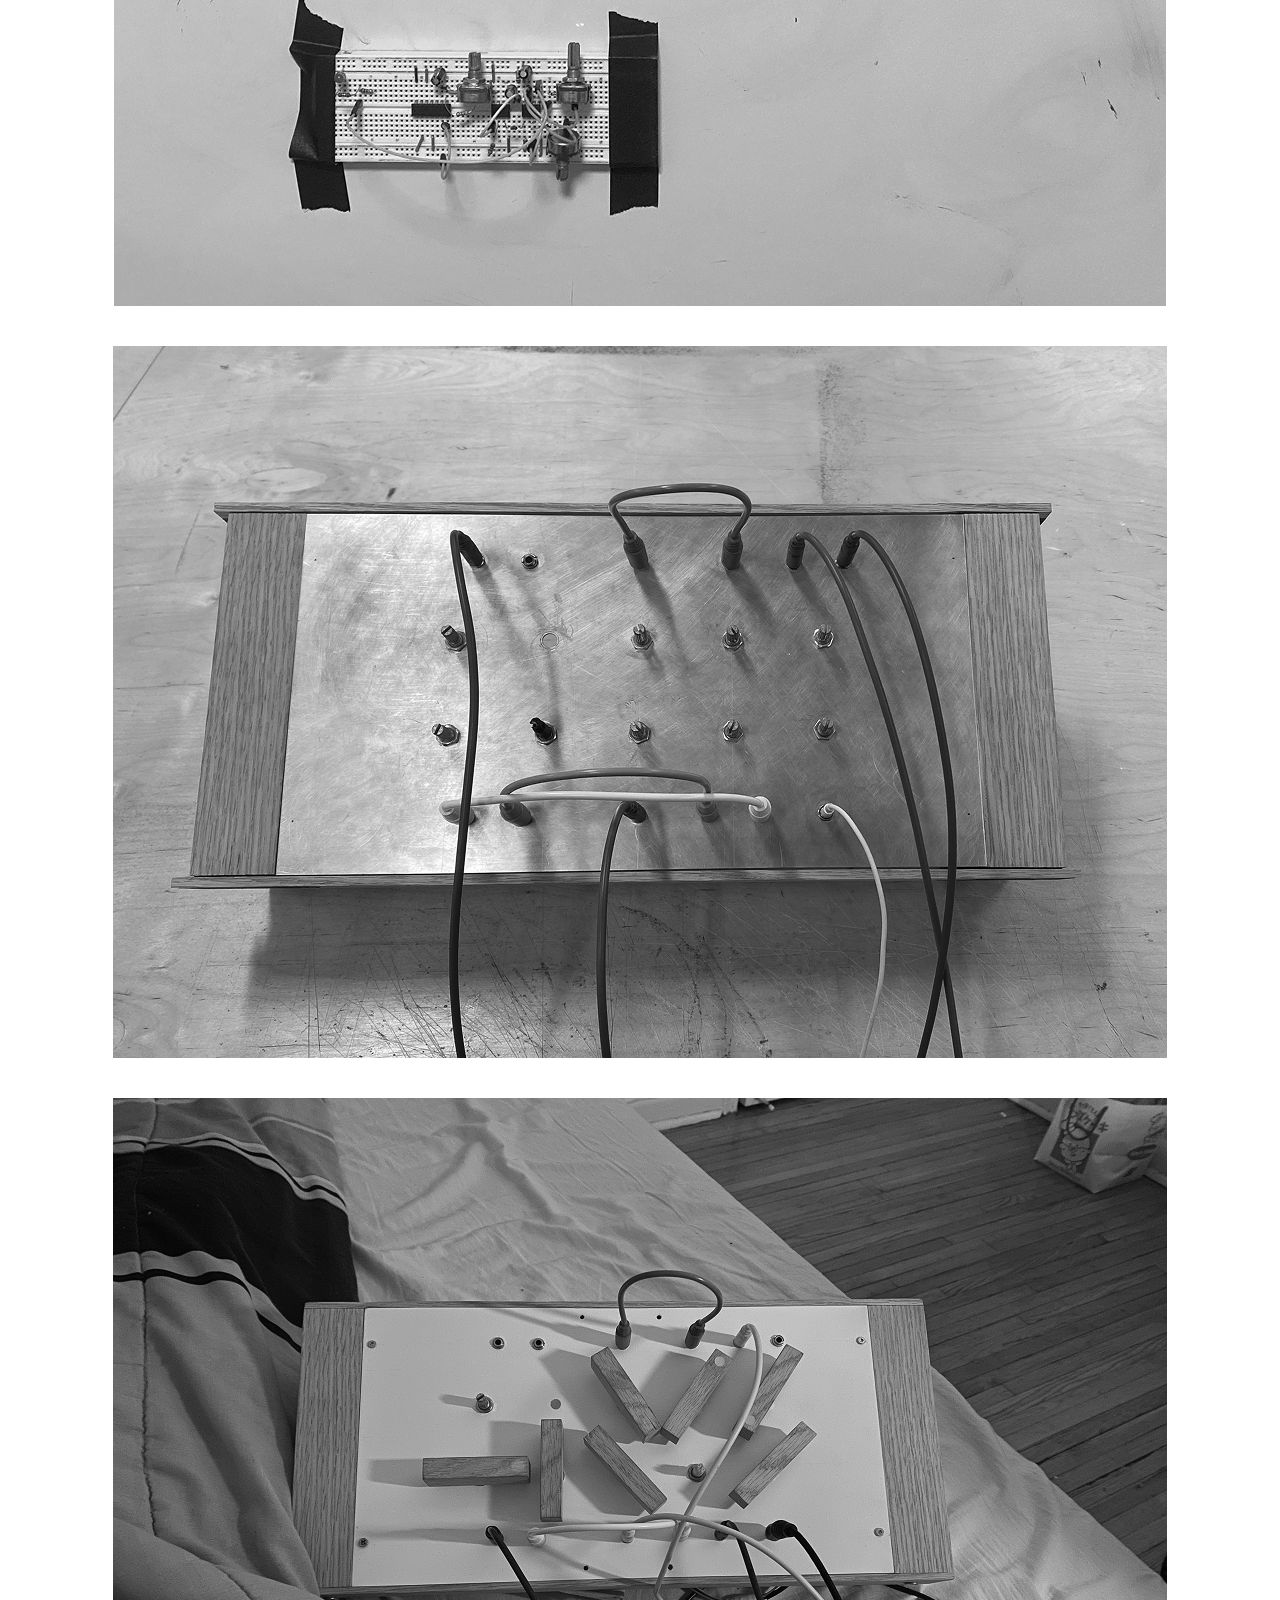
==== commit 2a5e3486: "finishline" ====
--- a/thesis/index.html
+++ b/thesis/index.html
@@ -20,8 +20,9 @@
     <img src="images/spoon3.png">
     <p><a href="spoon3_interaction/index.html">spoon3: digital looper</a></p> 
     <img src="images/workshop_setup.png">
-    <img src="images/sensroy_balance.png">
     <img src="images/spoon_insight.png">
+    <img src="images/sensory_balance.png">
+    <img src="images/sen_comp.png">  
     <img src="images/standardization.png">
 
     <img src="images/contemp_core_proto.png">
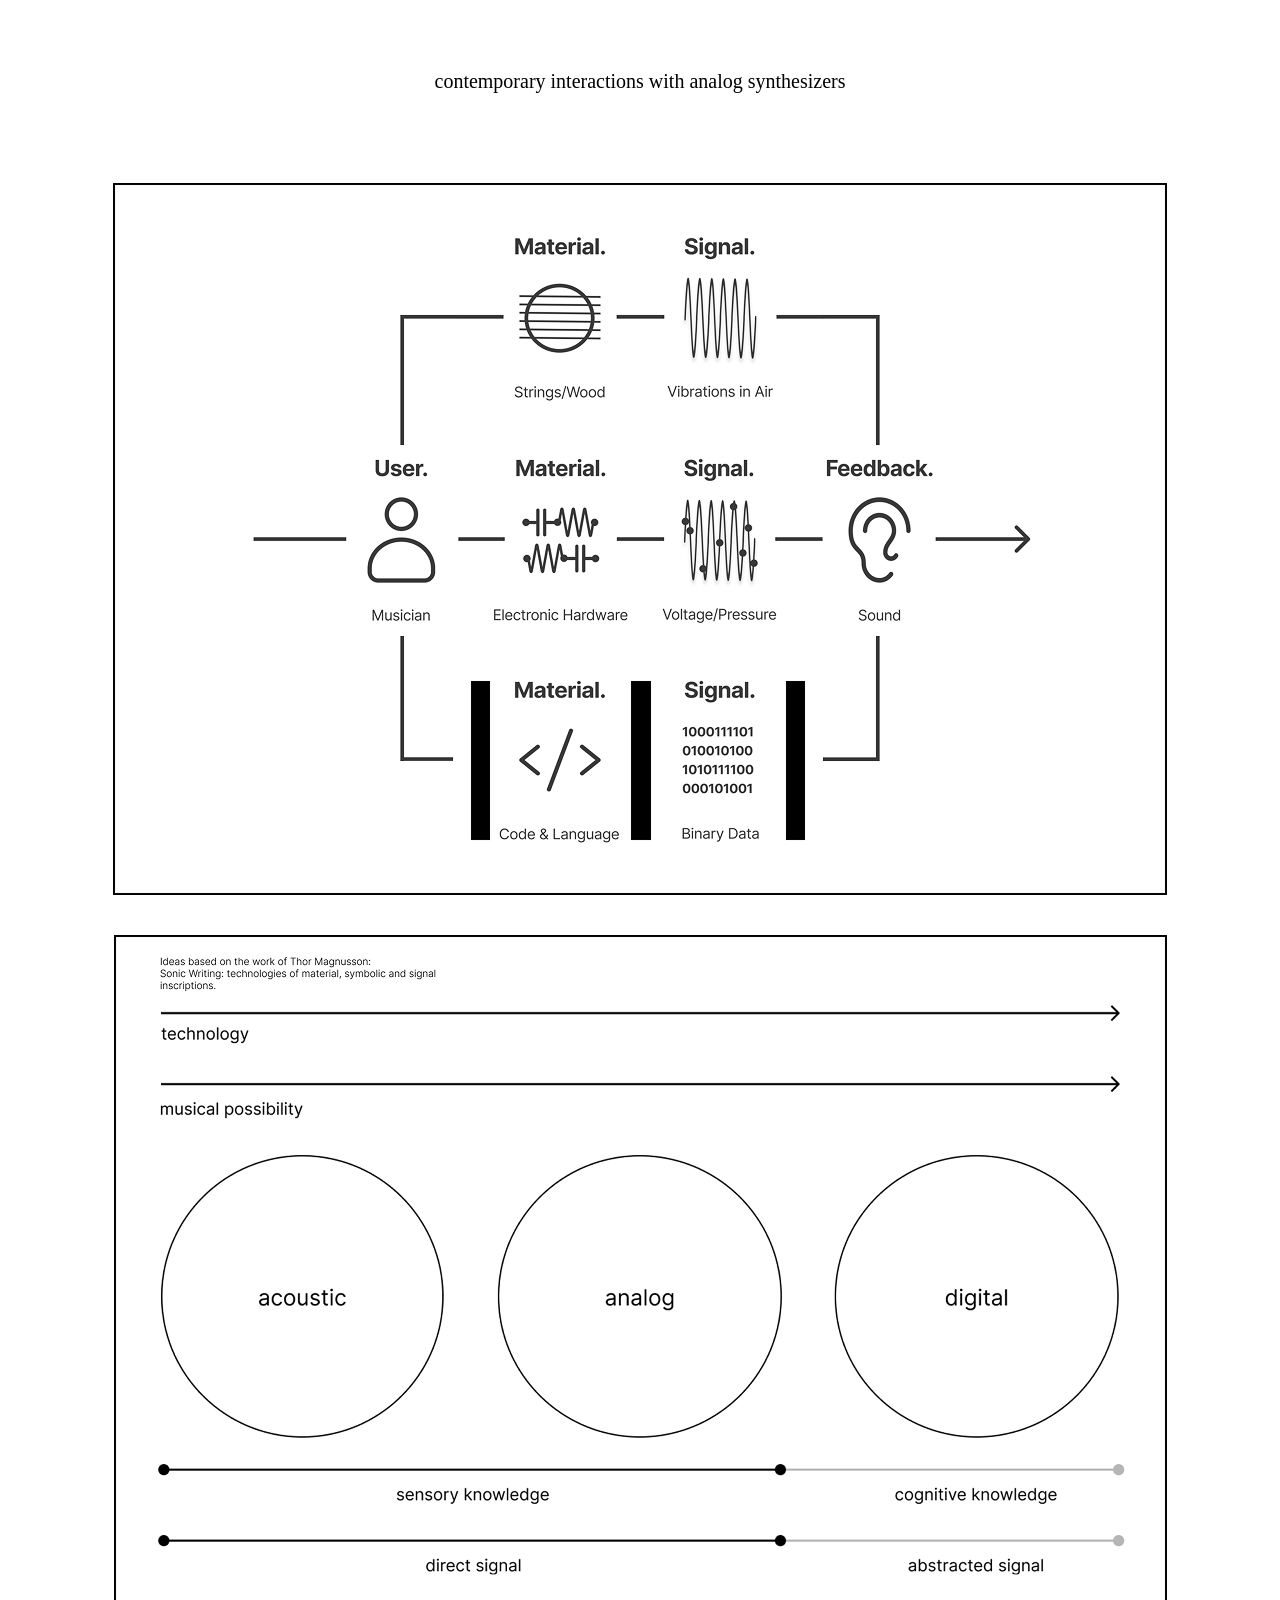
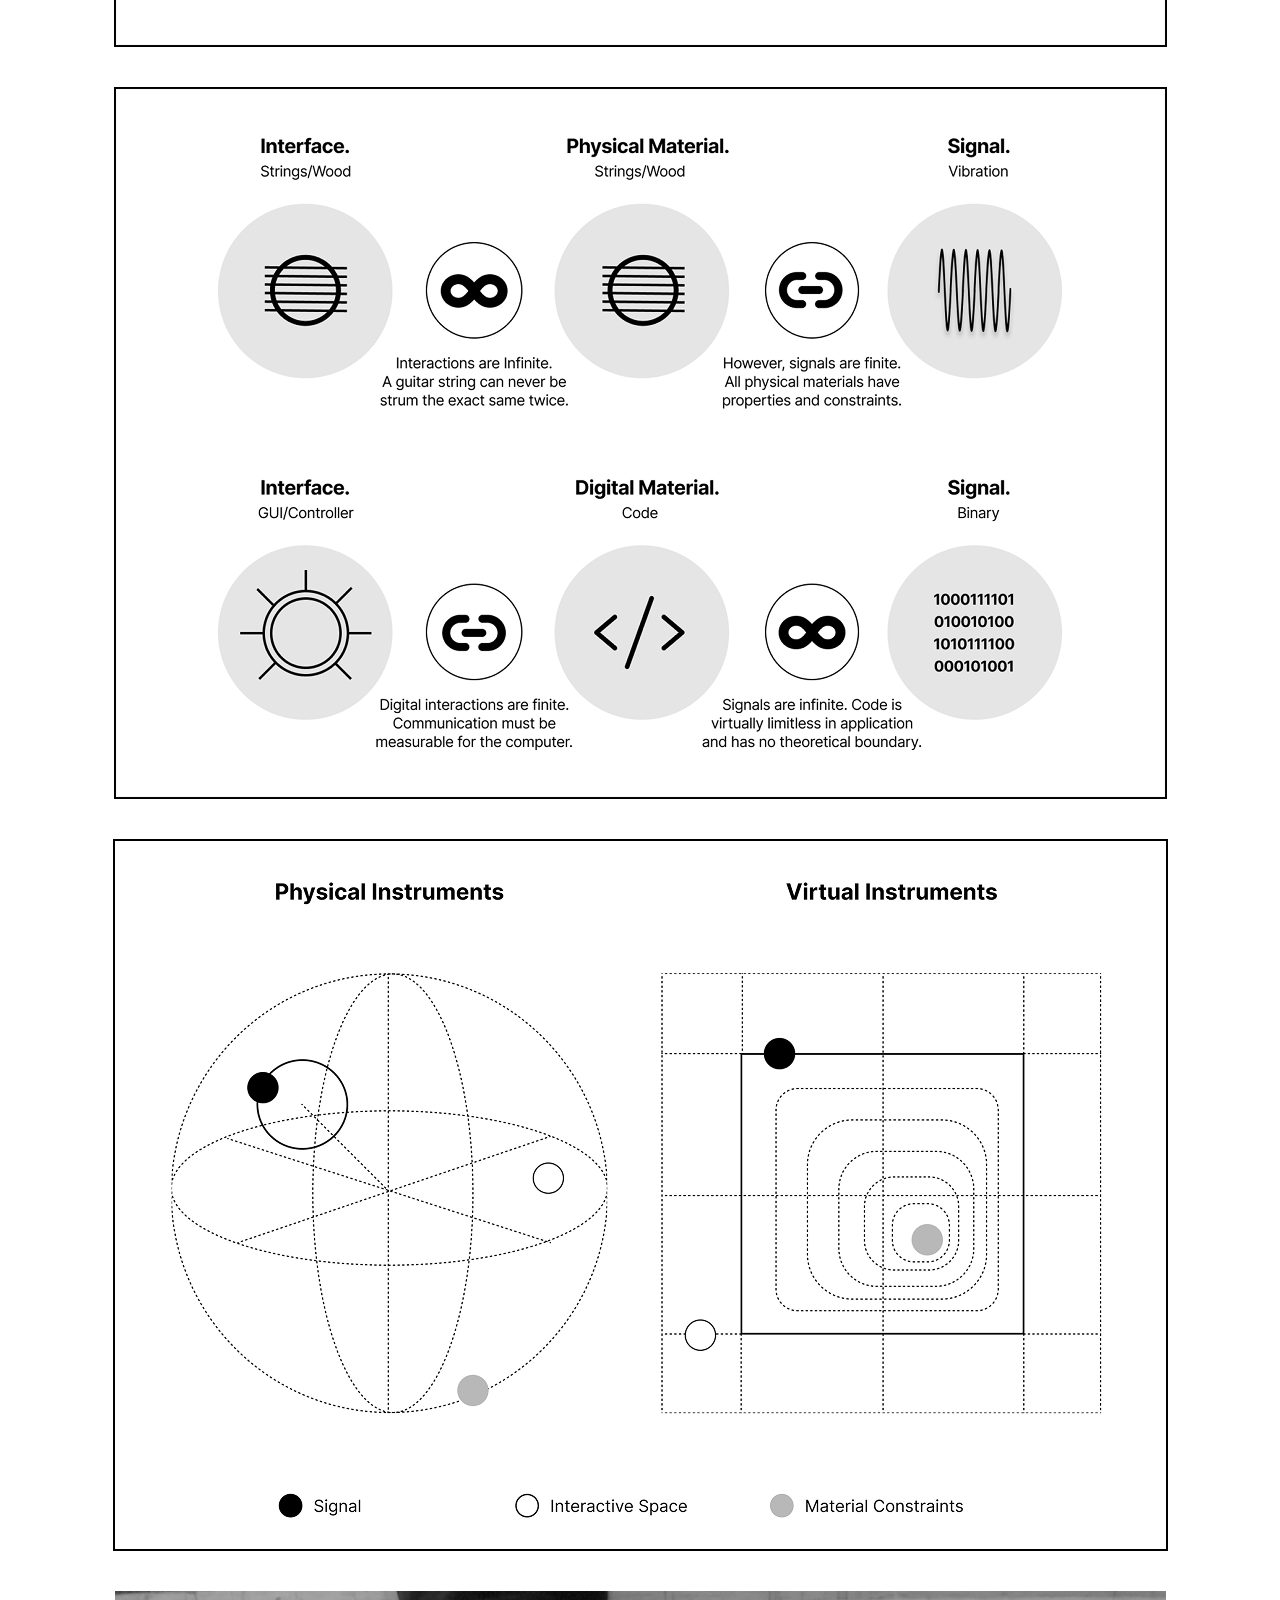
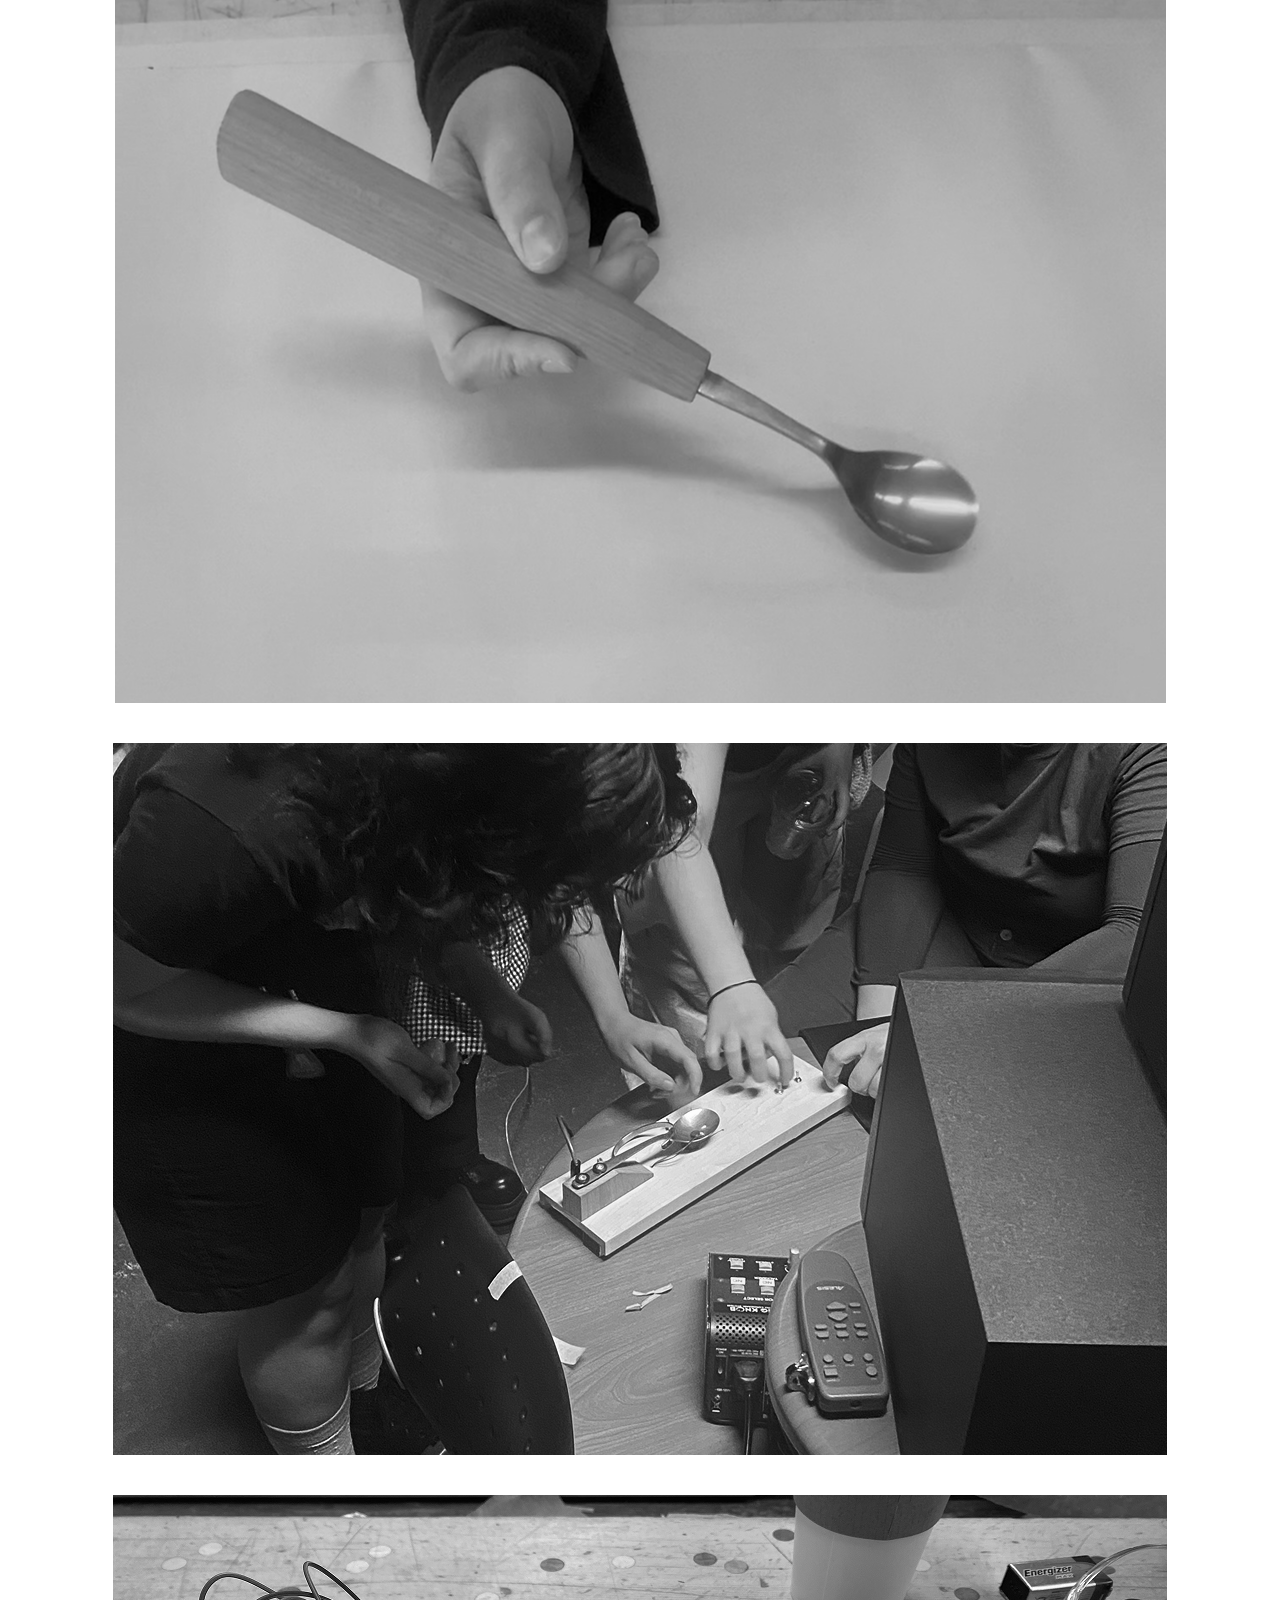
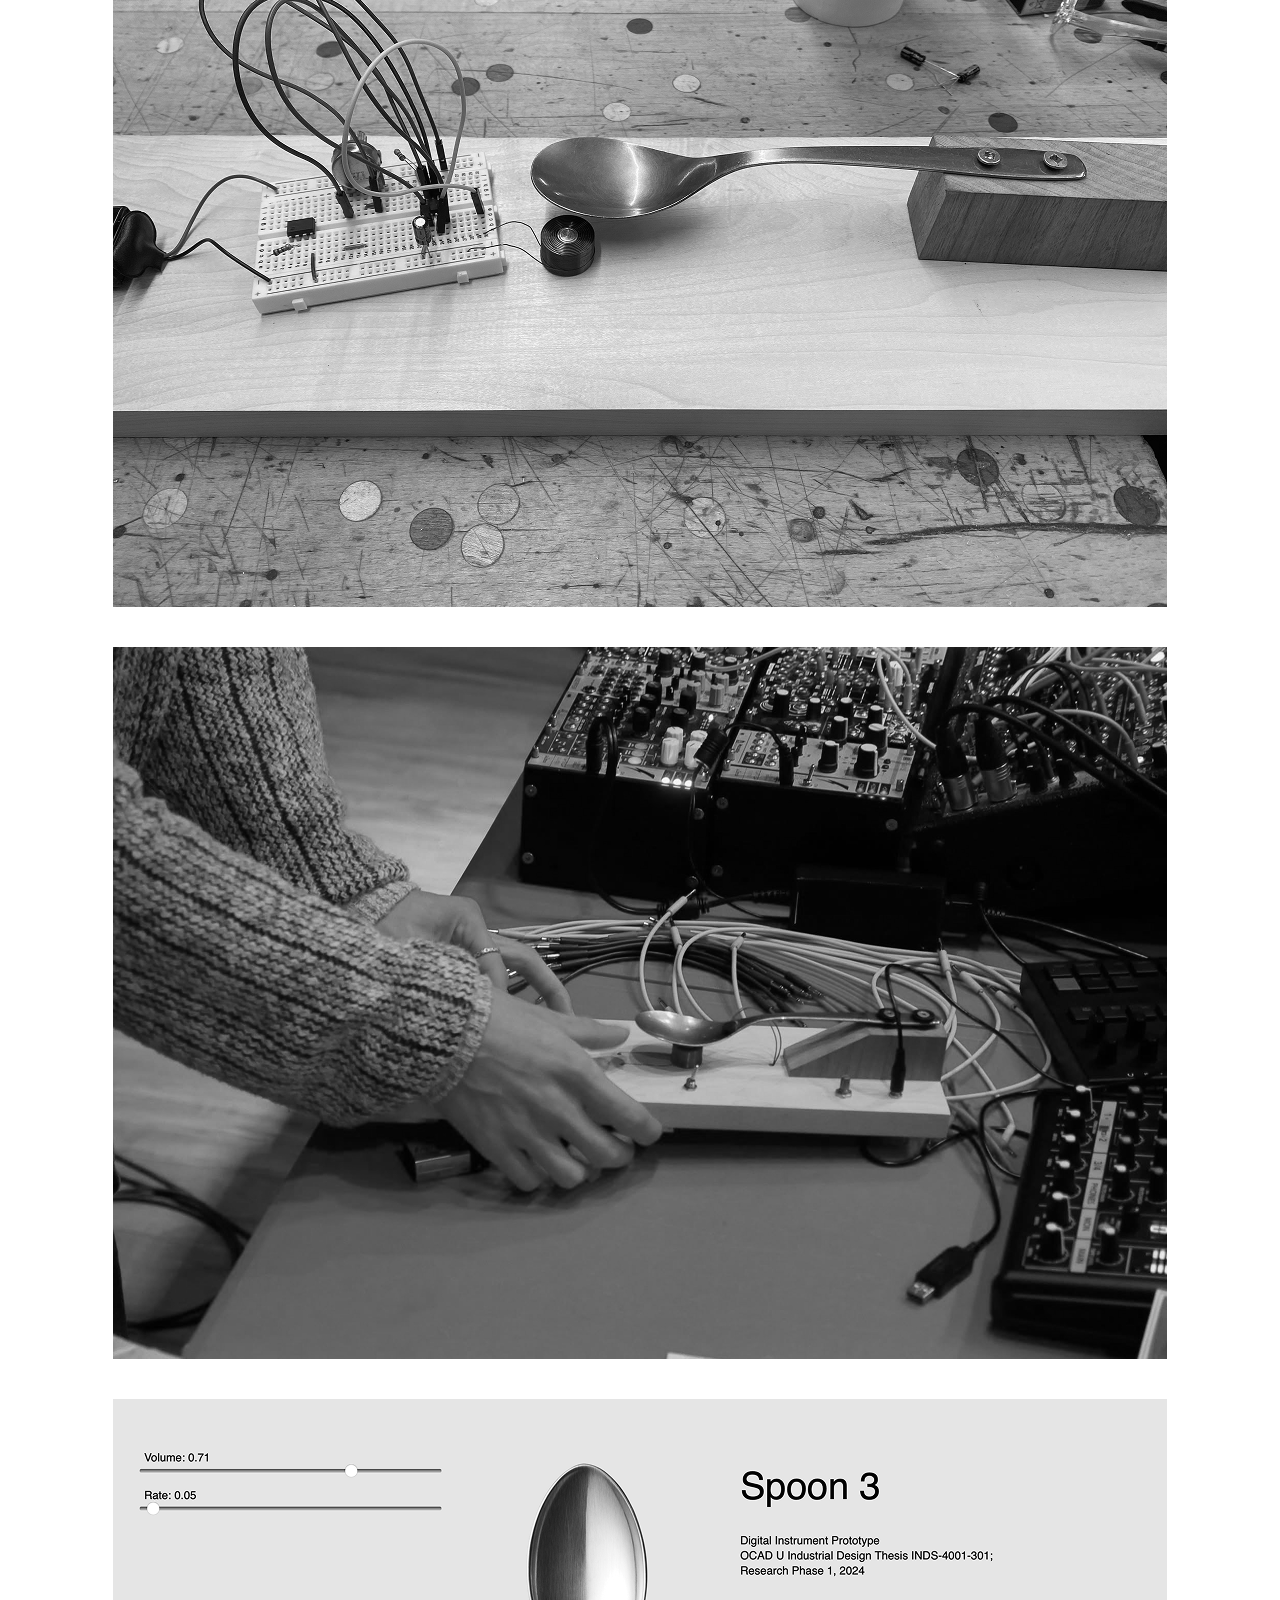
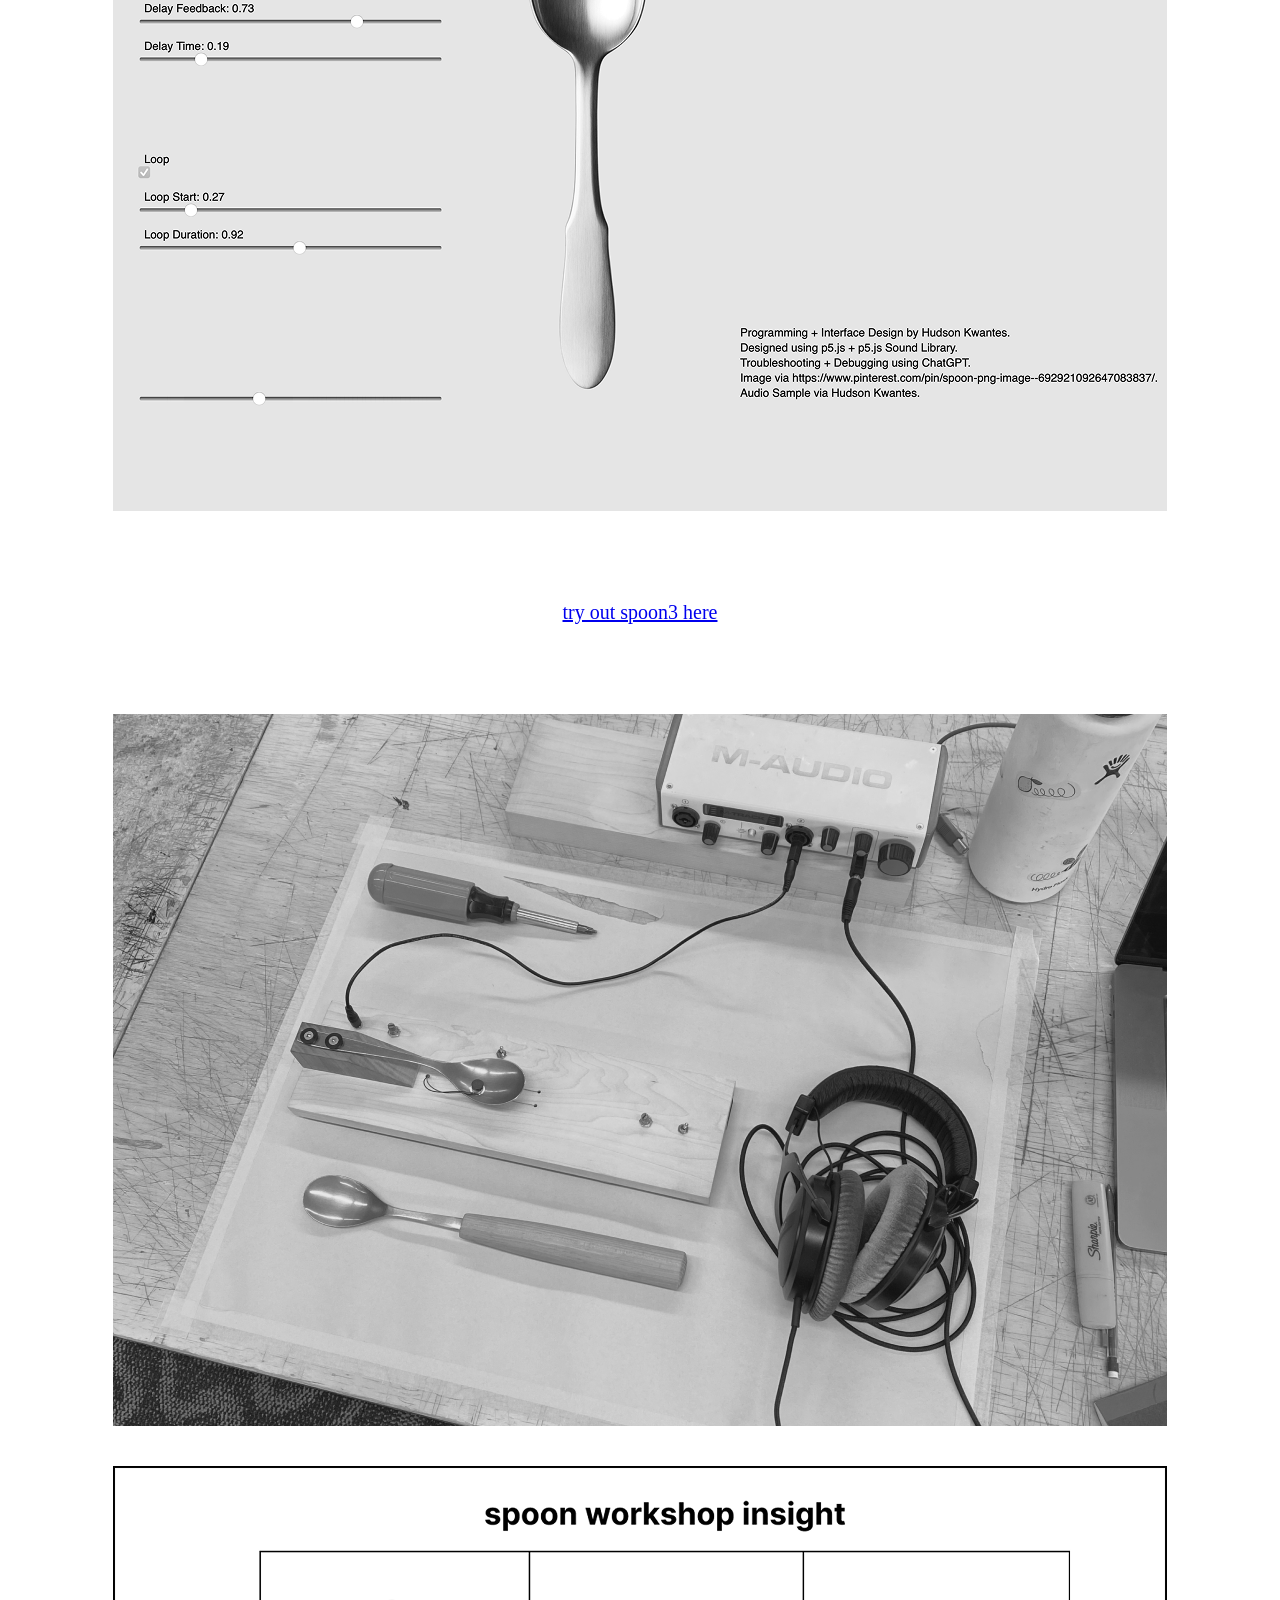
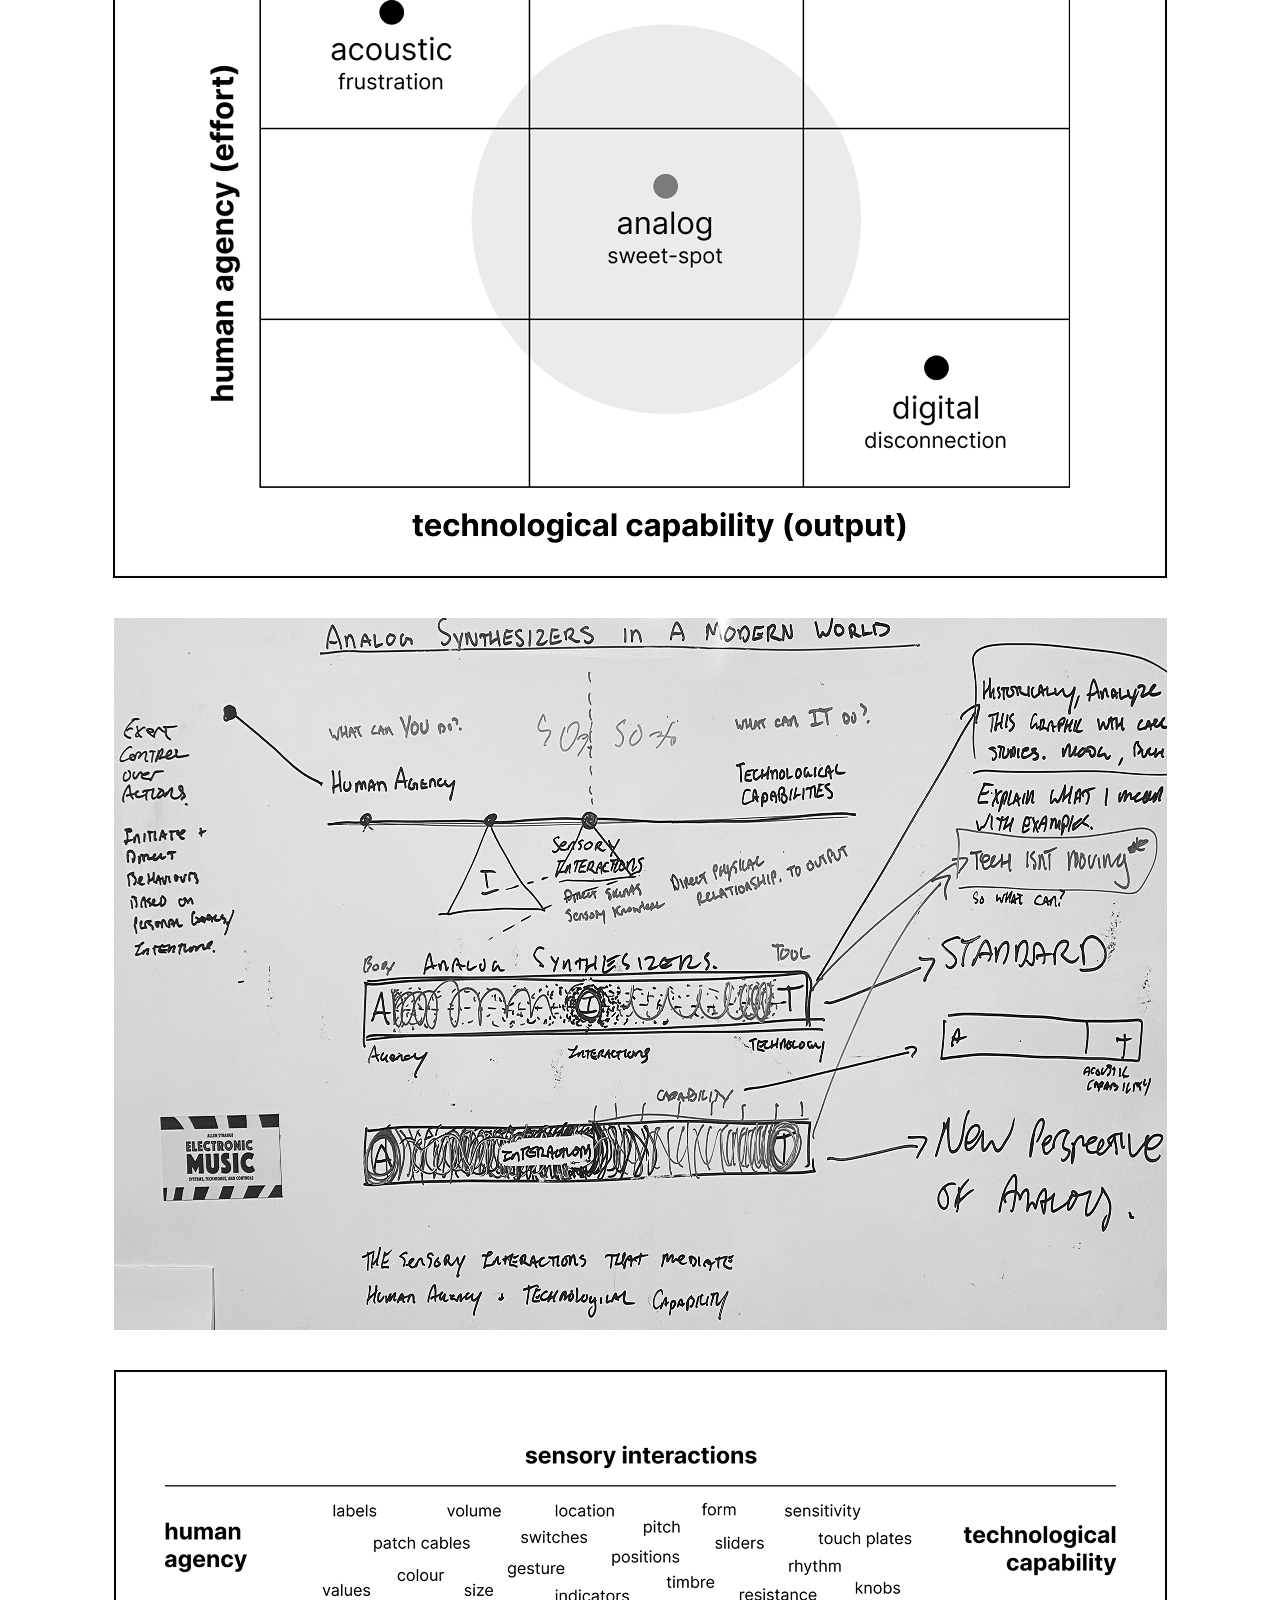
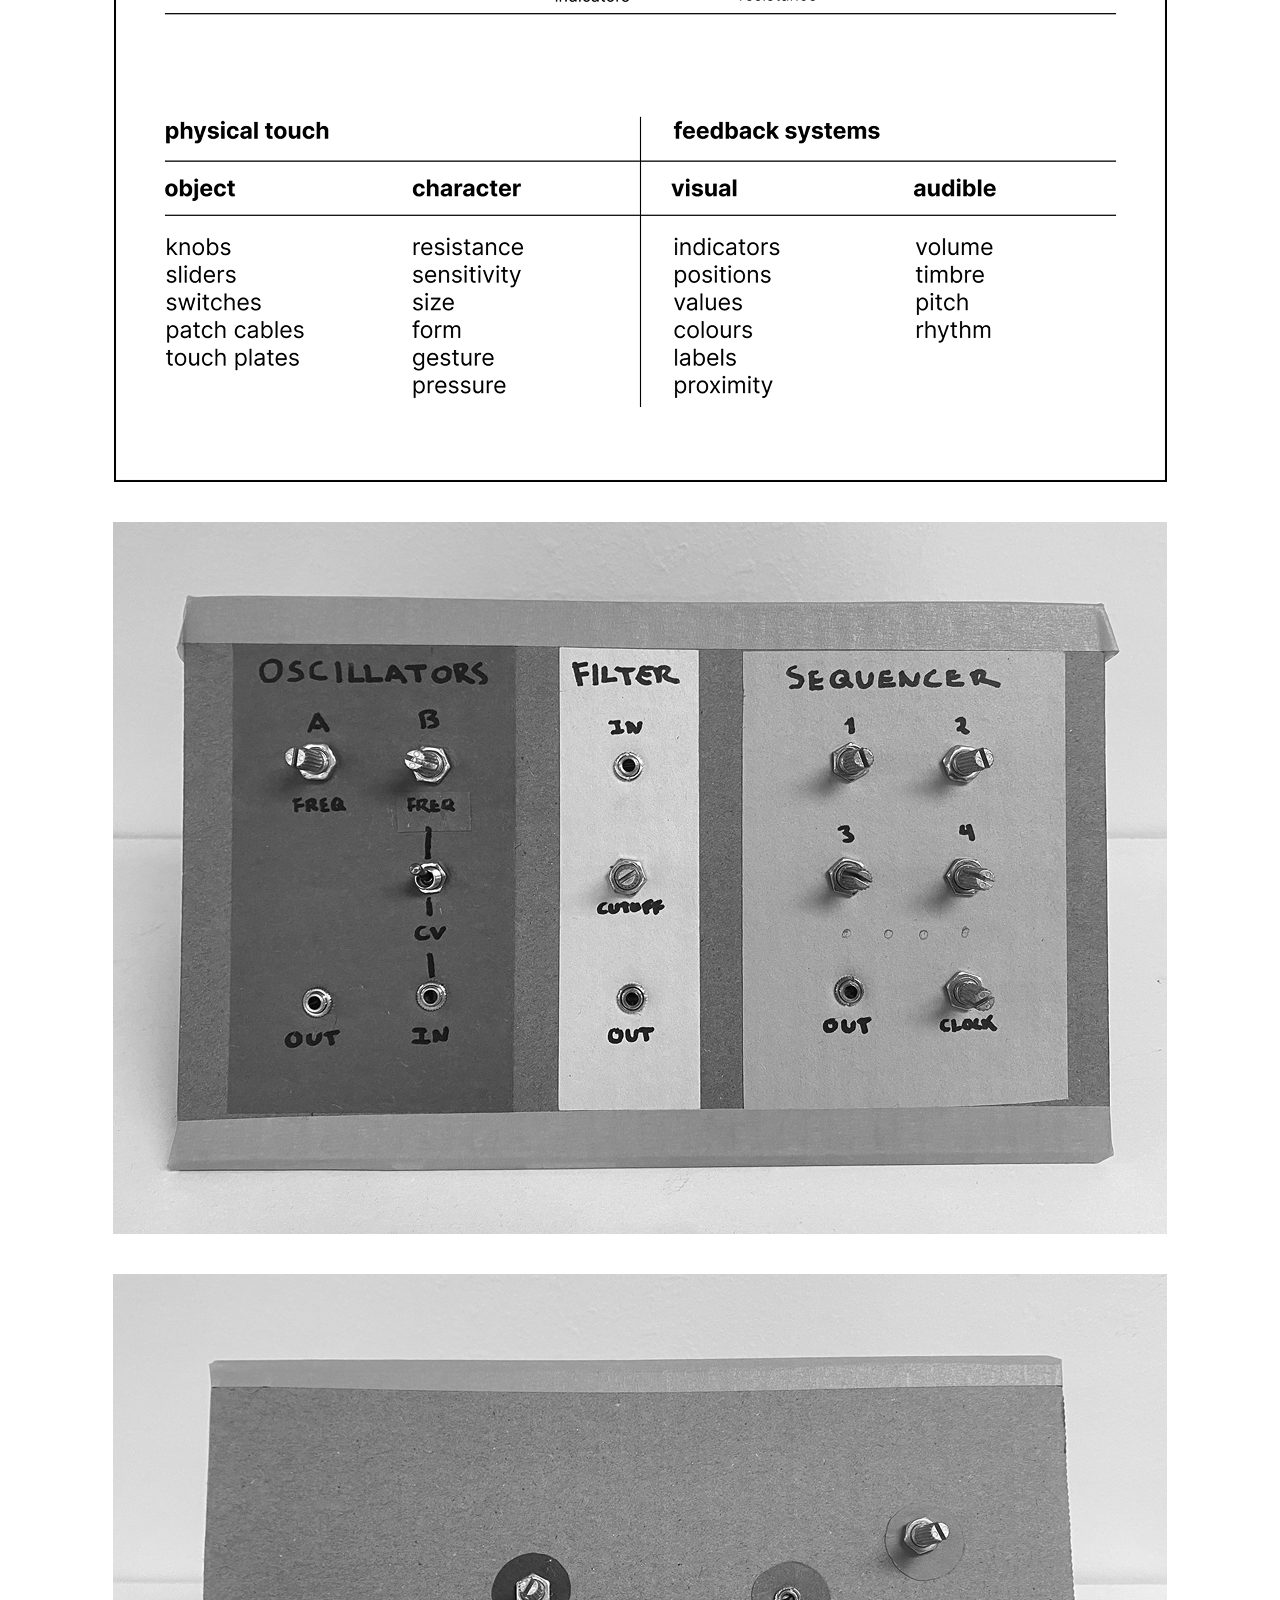
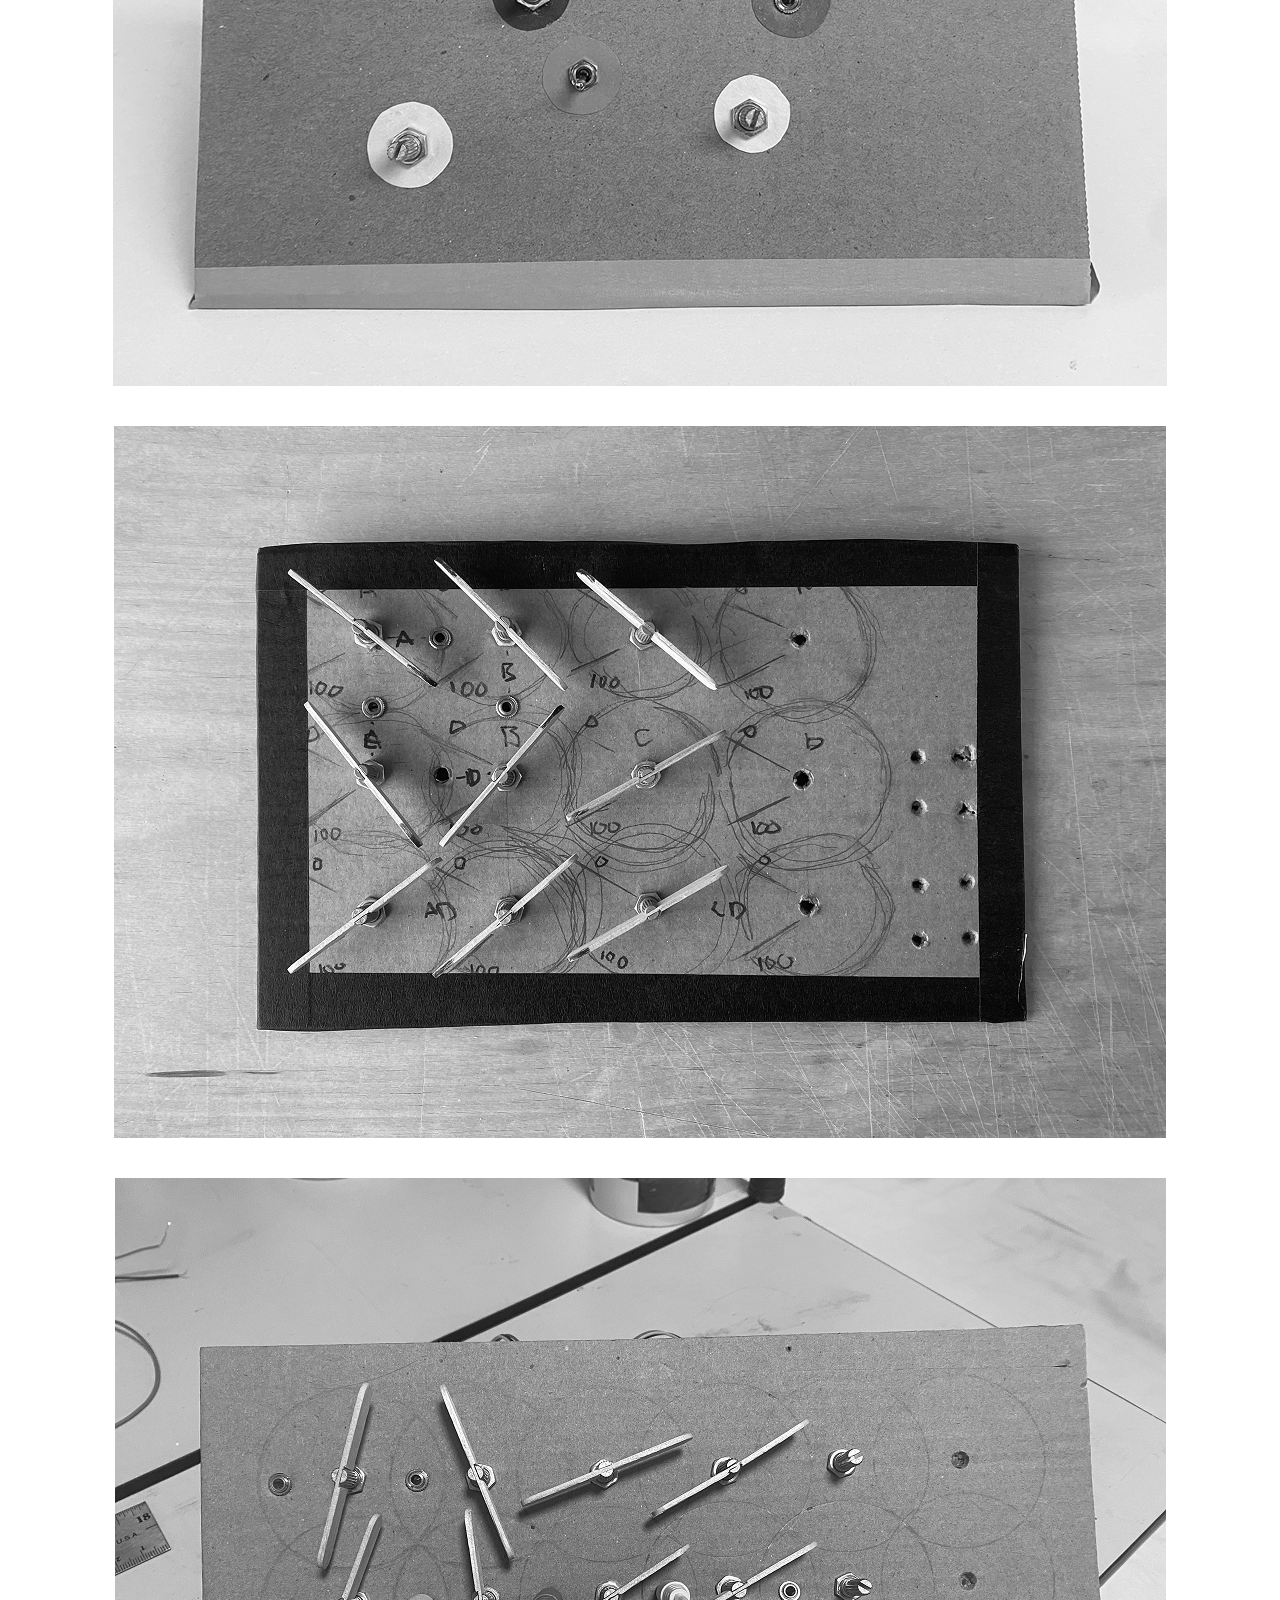
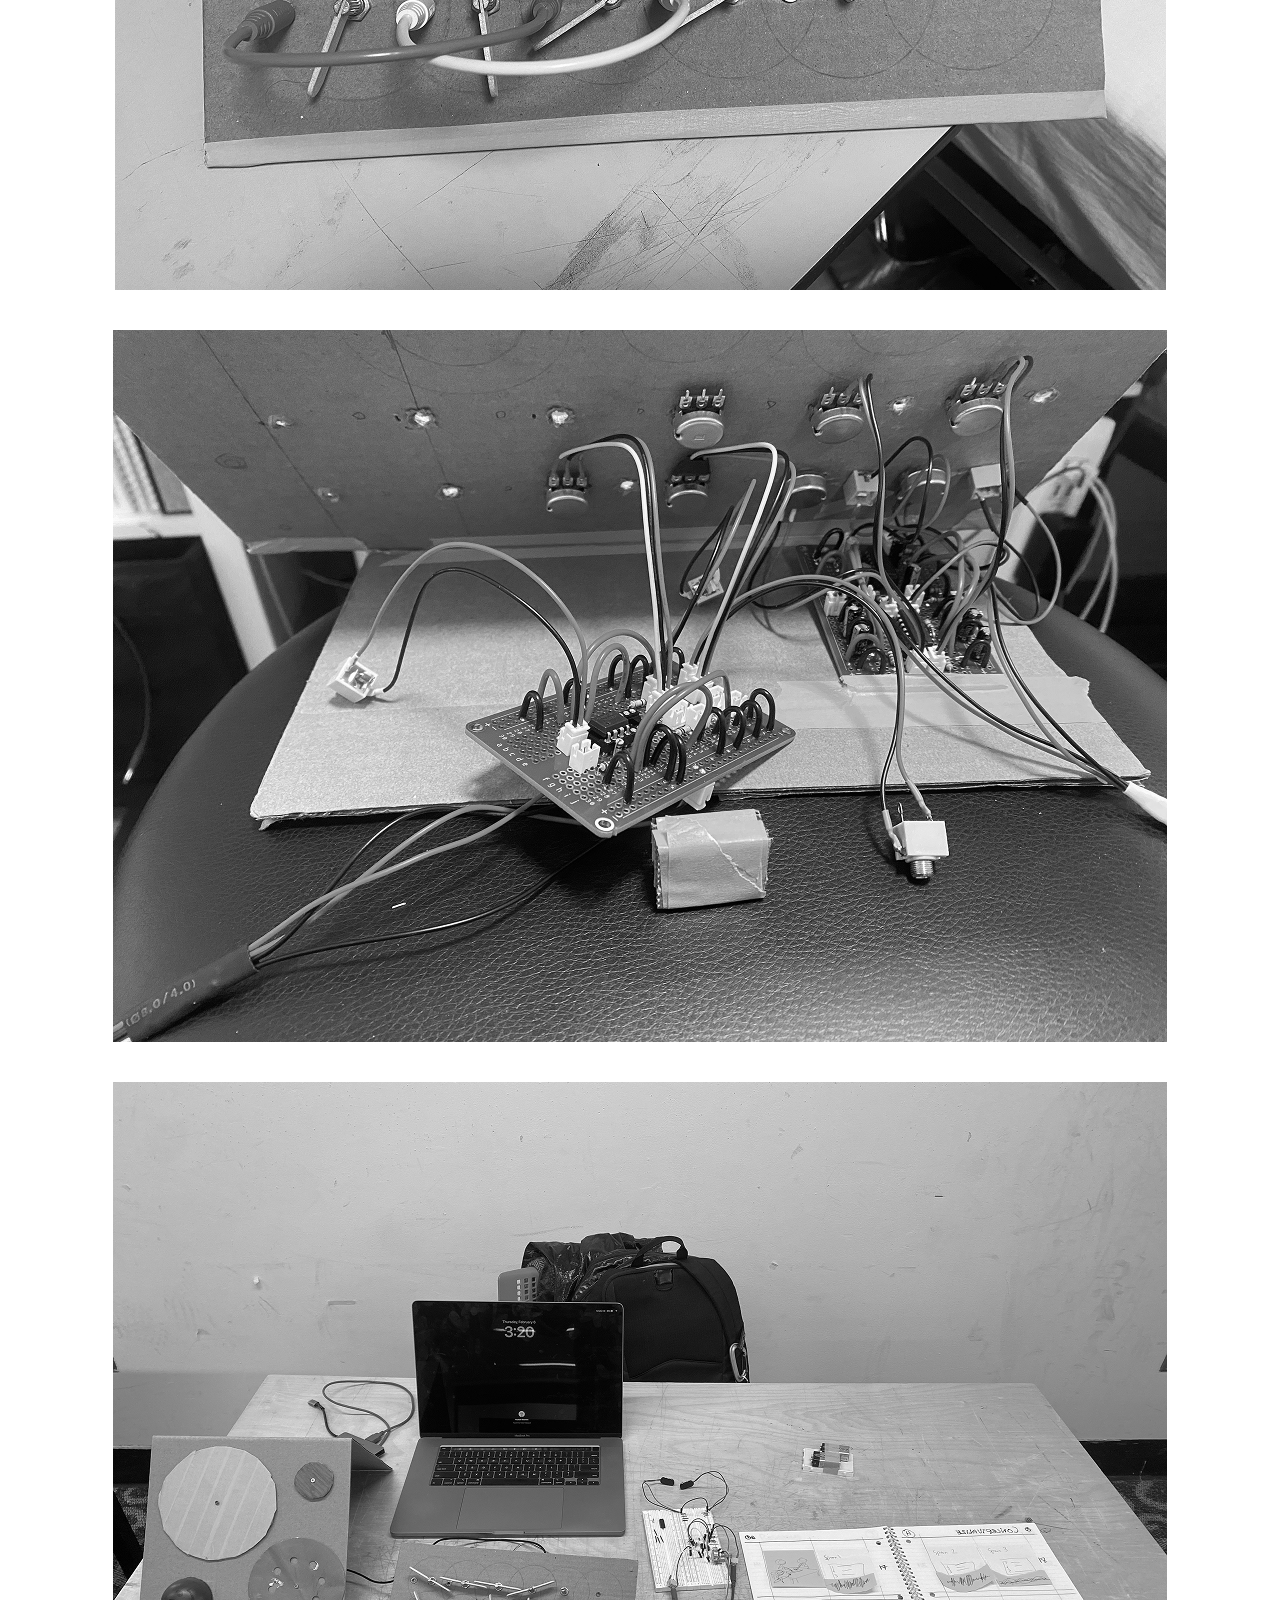
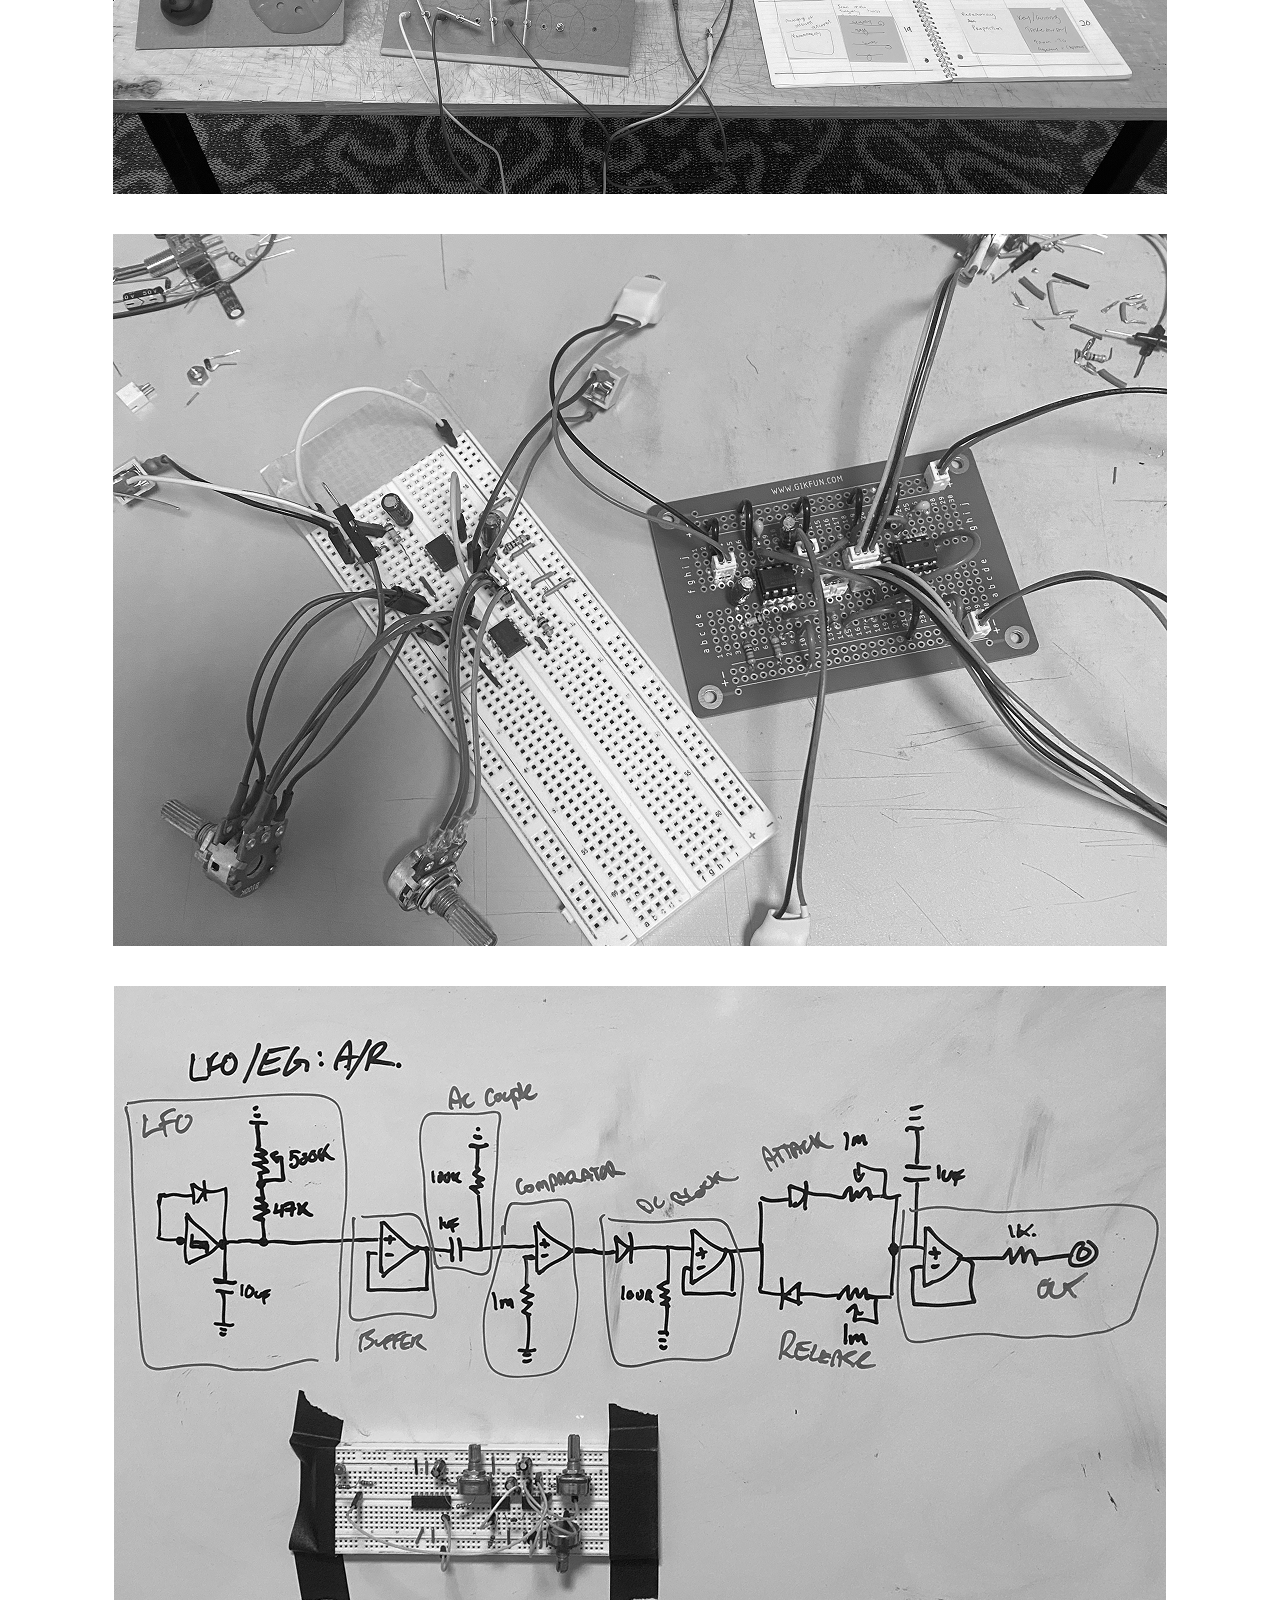
==== commit 1d62b159: "1" ====
--- a/thesis/index.html
+++ b/thesis/index.html
@@ -18,7 +18,7 @@
     <img src="images/spoon_breadboard.png">
     <img src="images/spoon_ff.png">
     <img src="images/spoon3.png">
-    <p><a href="spoon3_interaction/index.html">spoon3: digital looper</a></p> 
+    <p><a href="spoon3_interaction/index.html">try out spoon3 here</a></p> 
     <img src="images/workshop_setup.png">
     <img src="images/spoon_insight.png">
     <img src="images/sensory_balance.png">
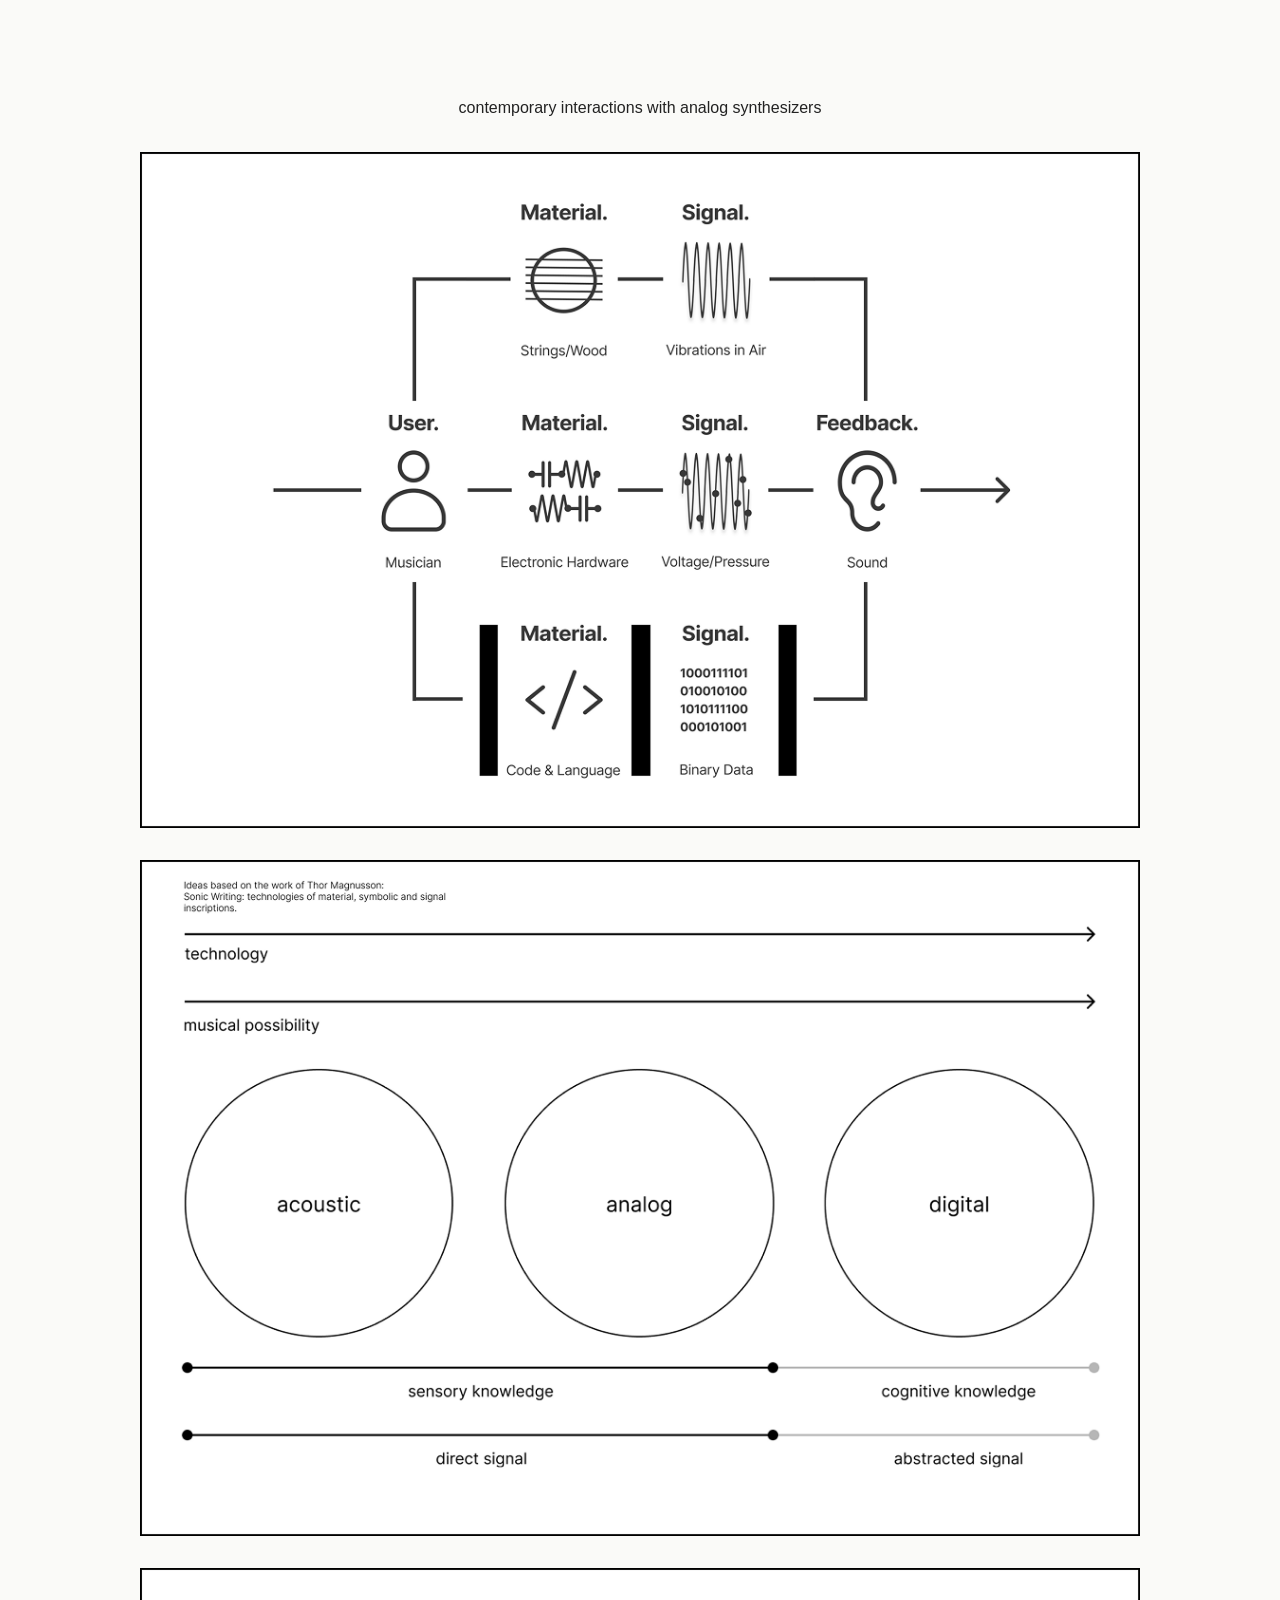
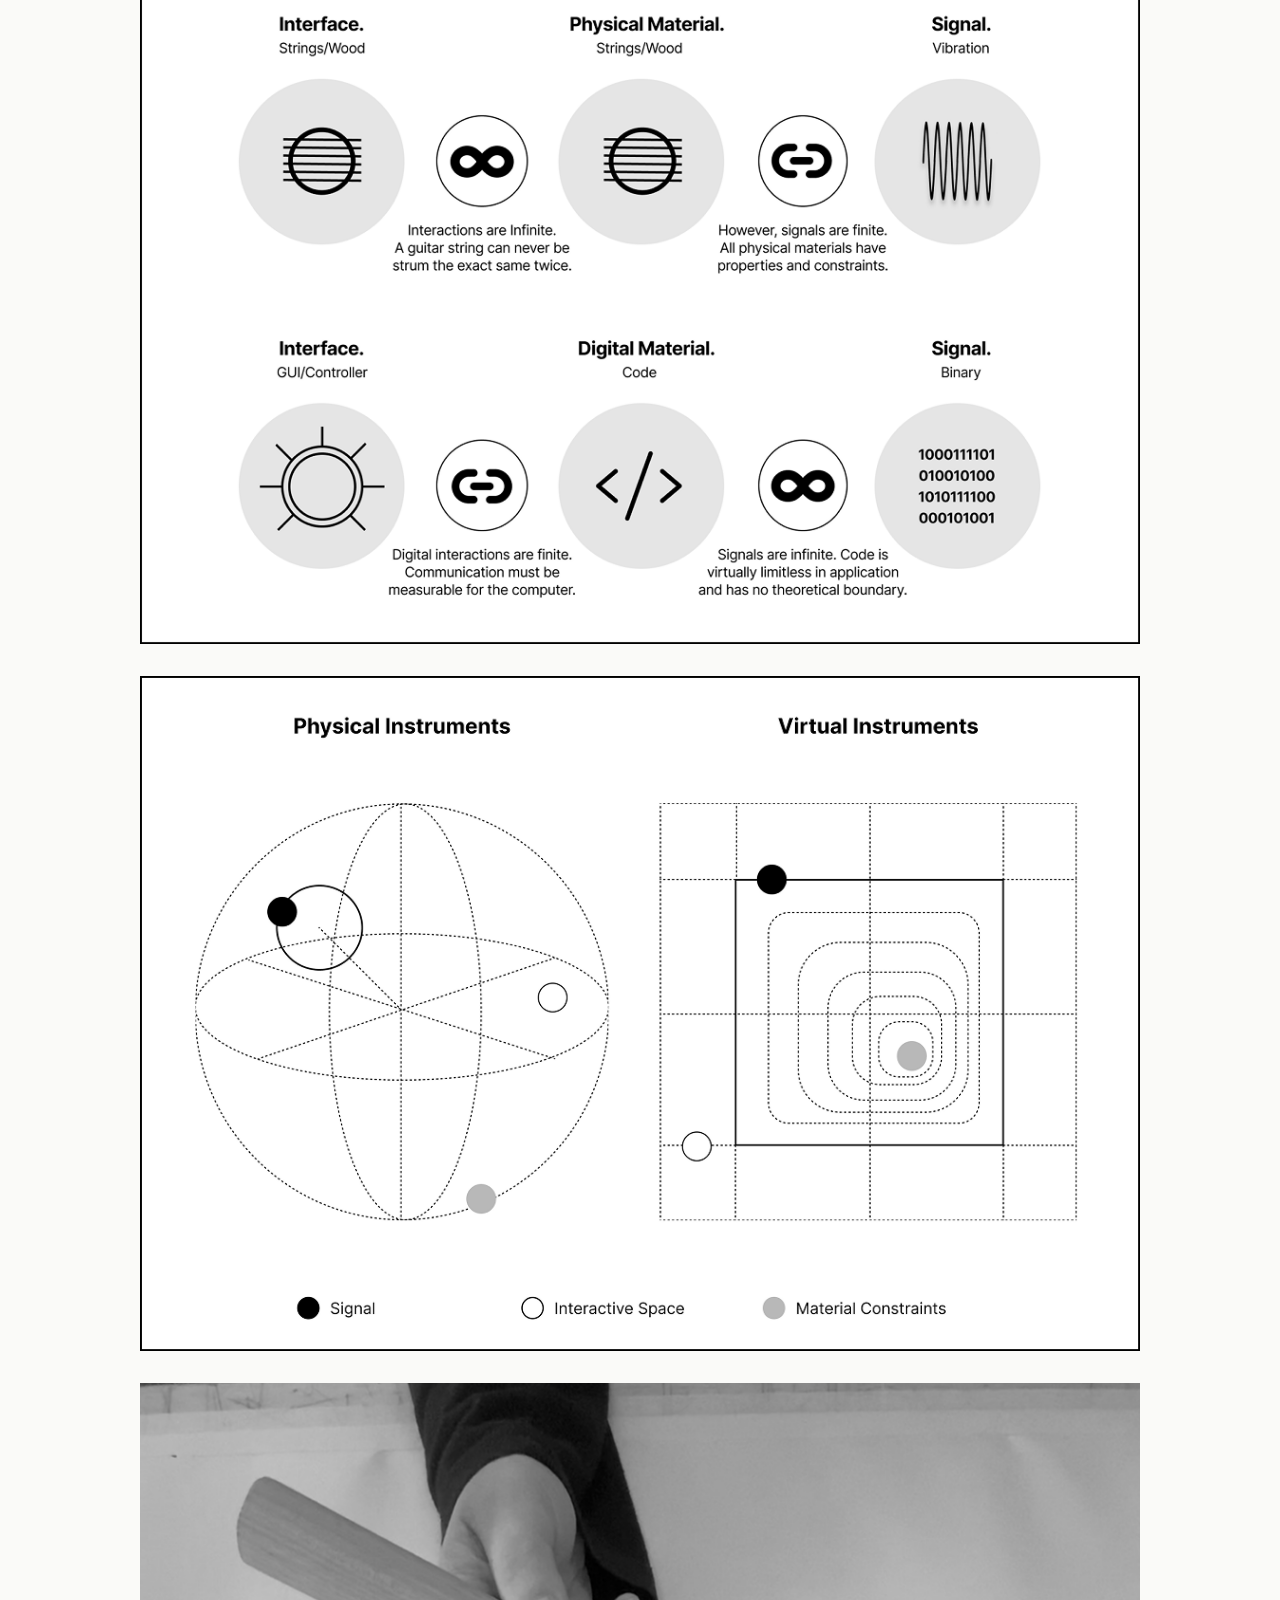
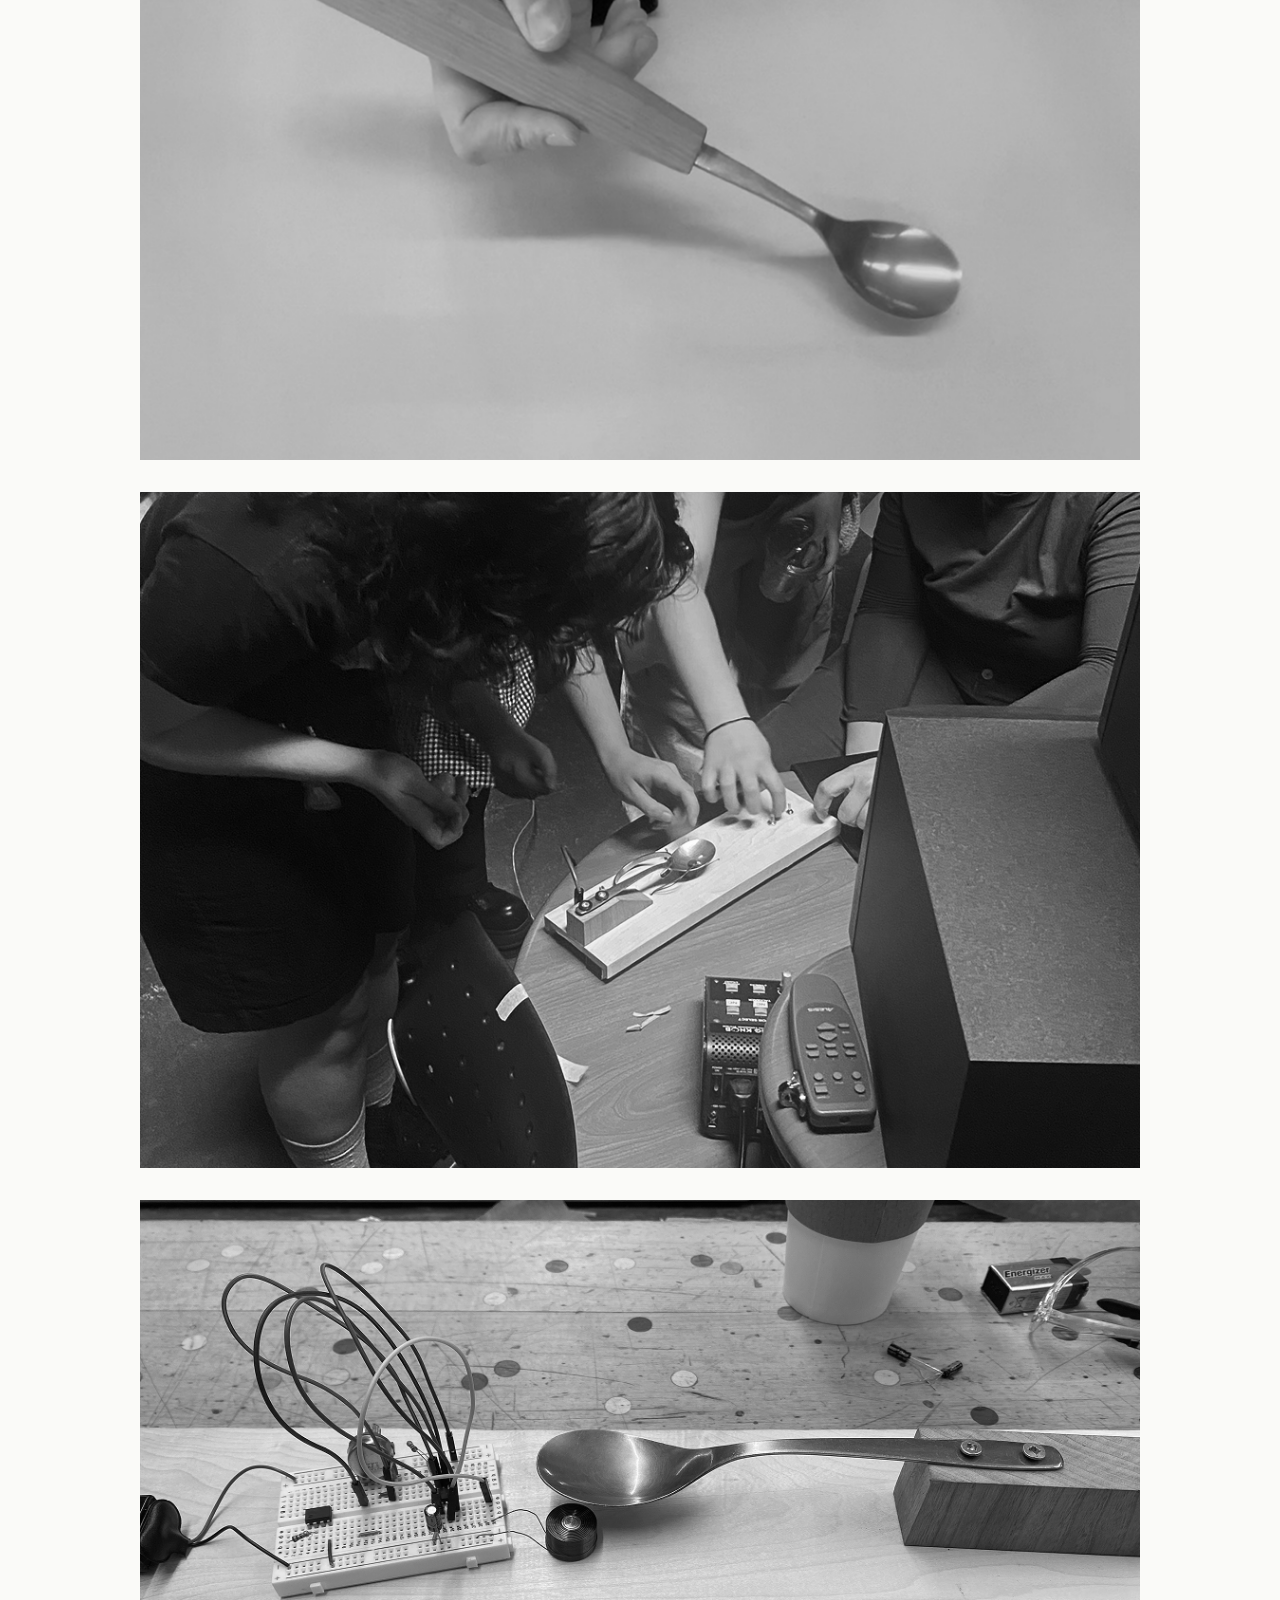
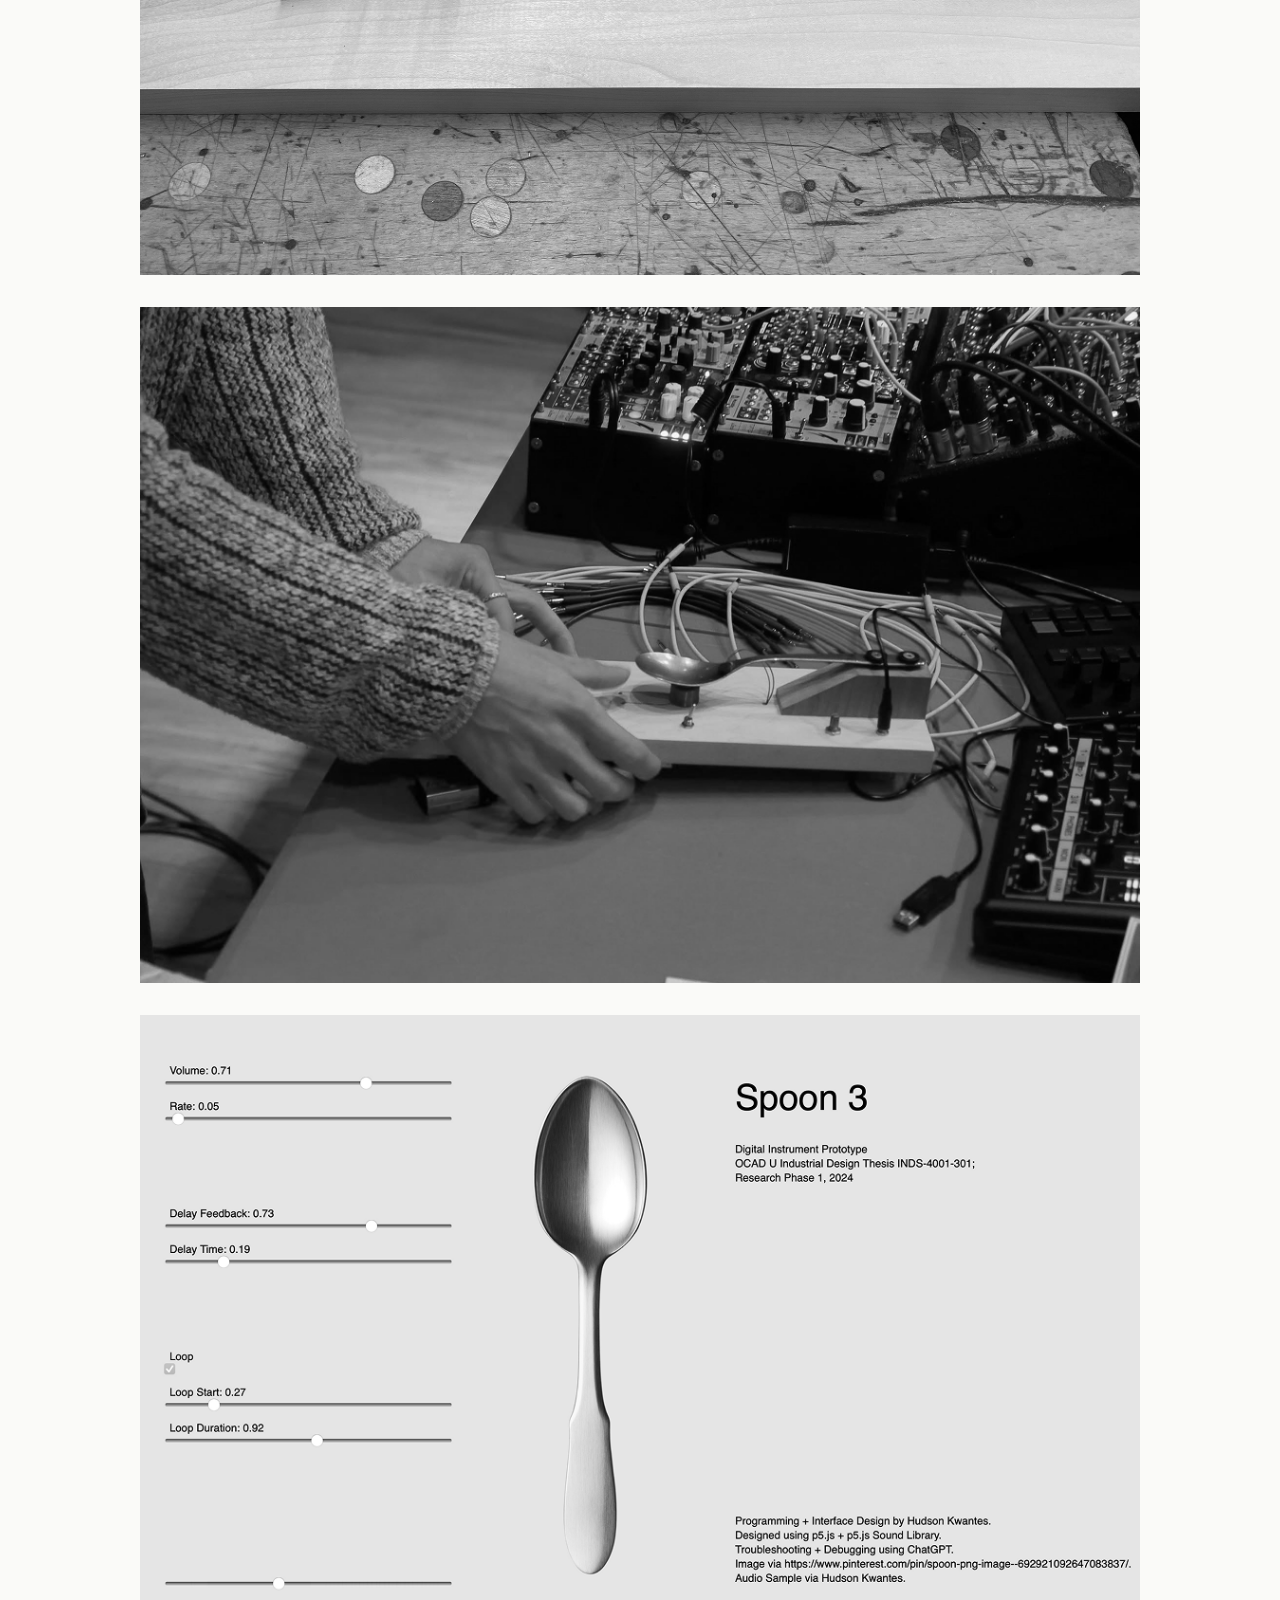
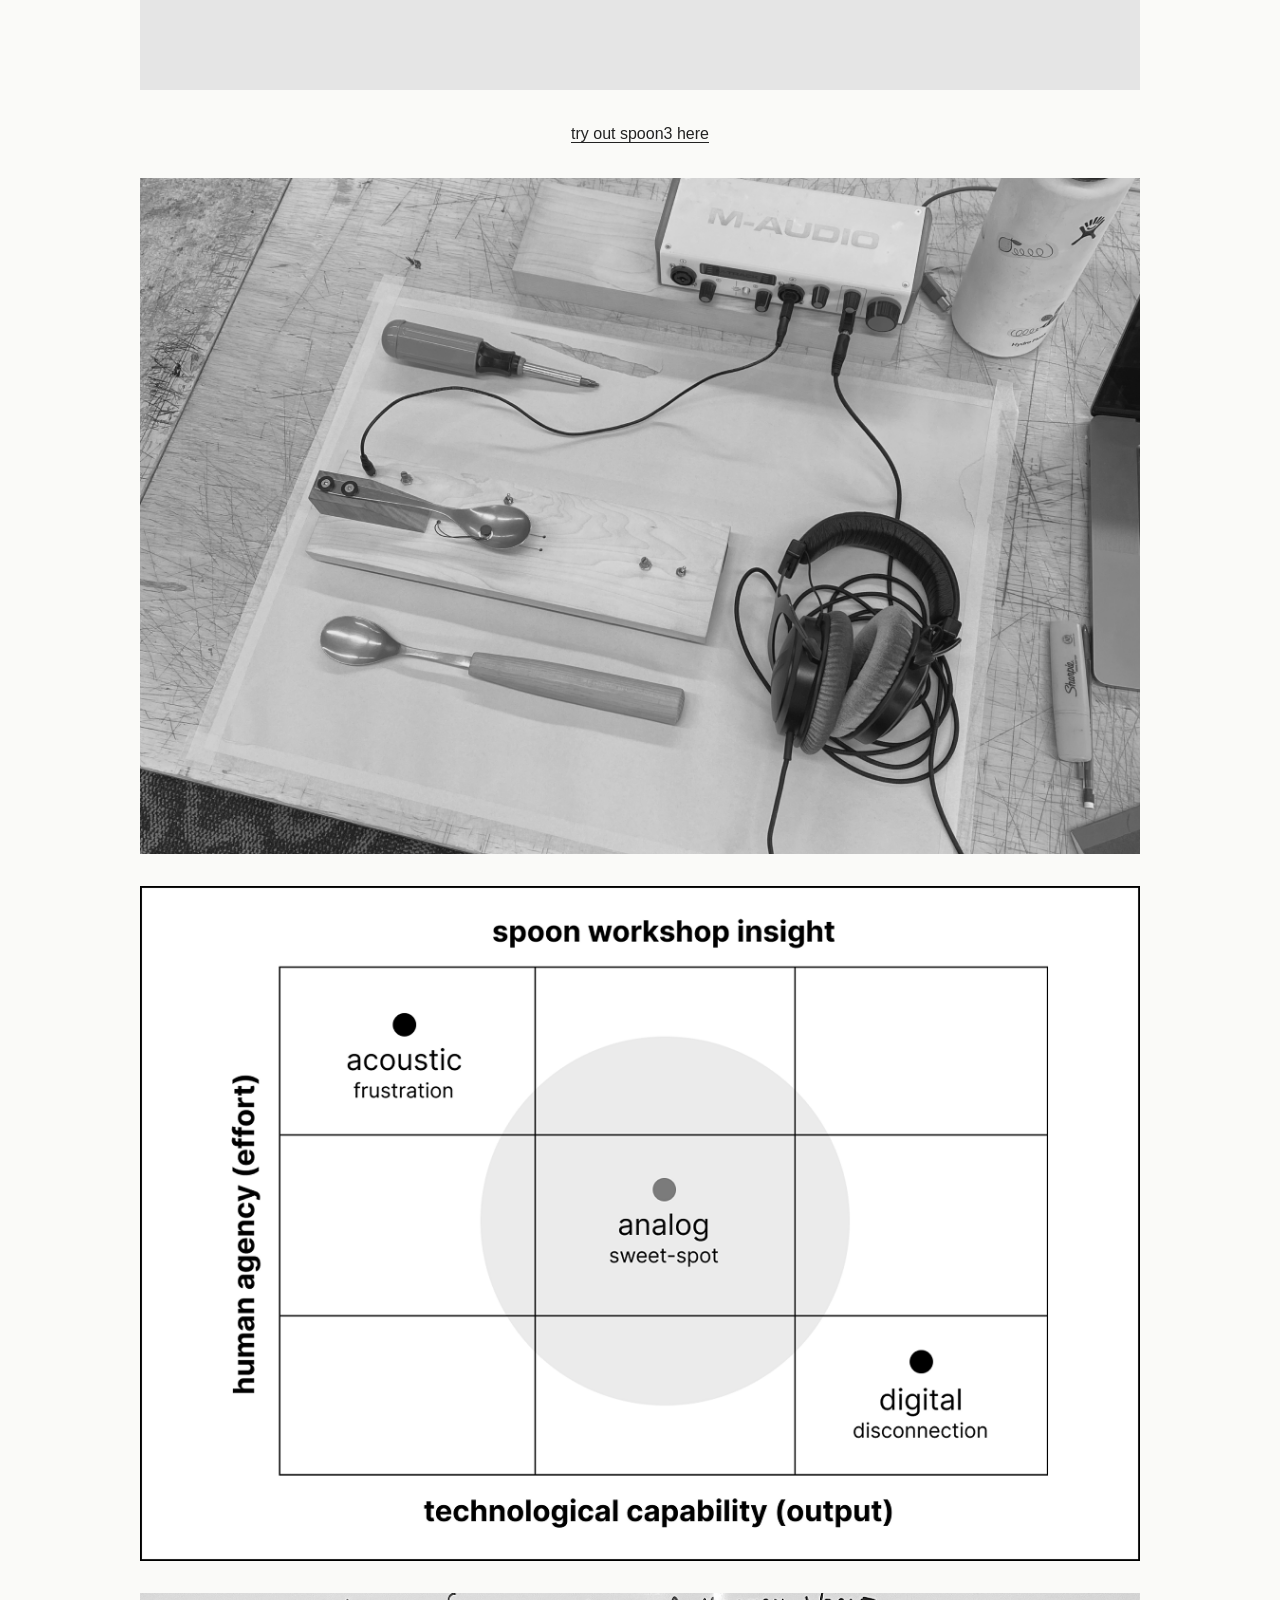
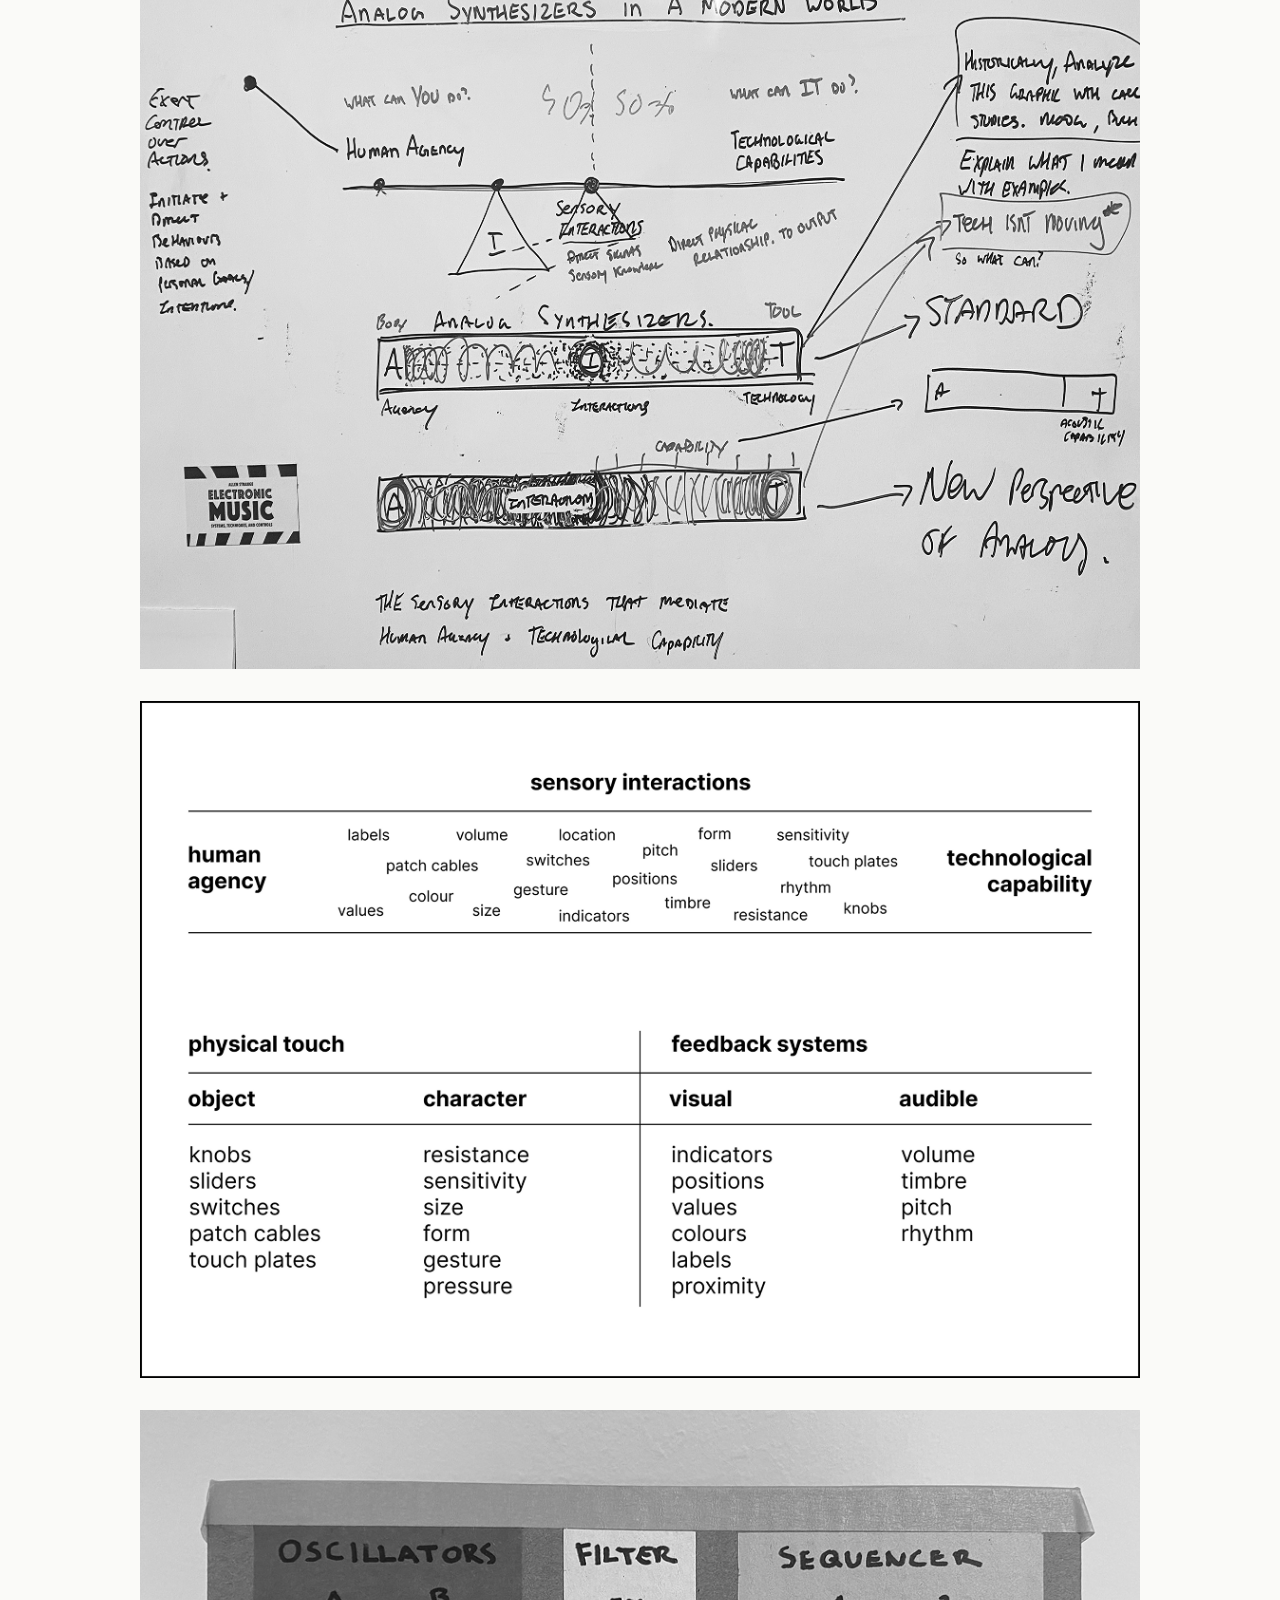
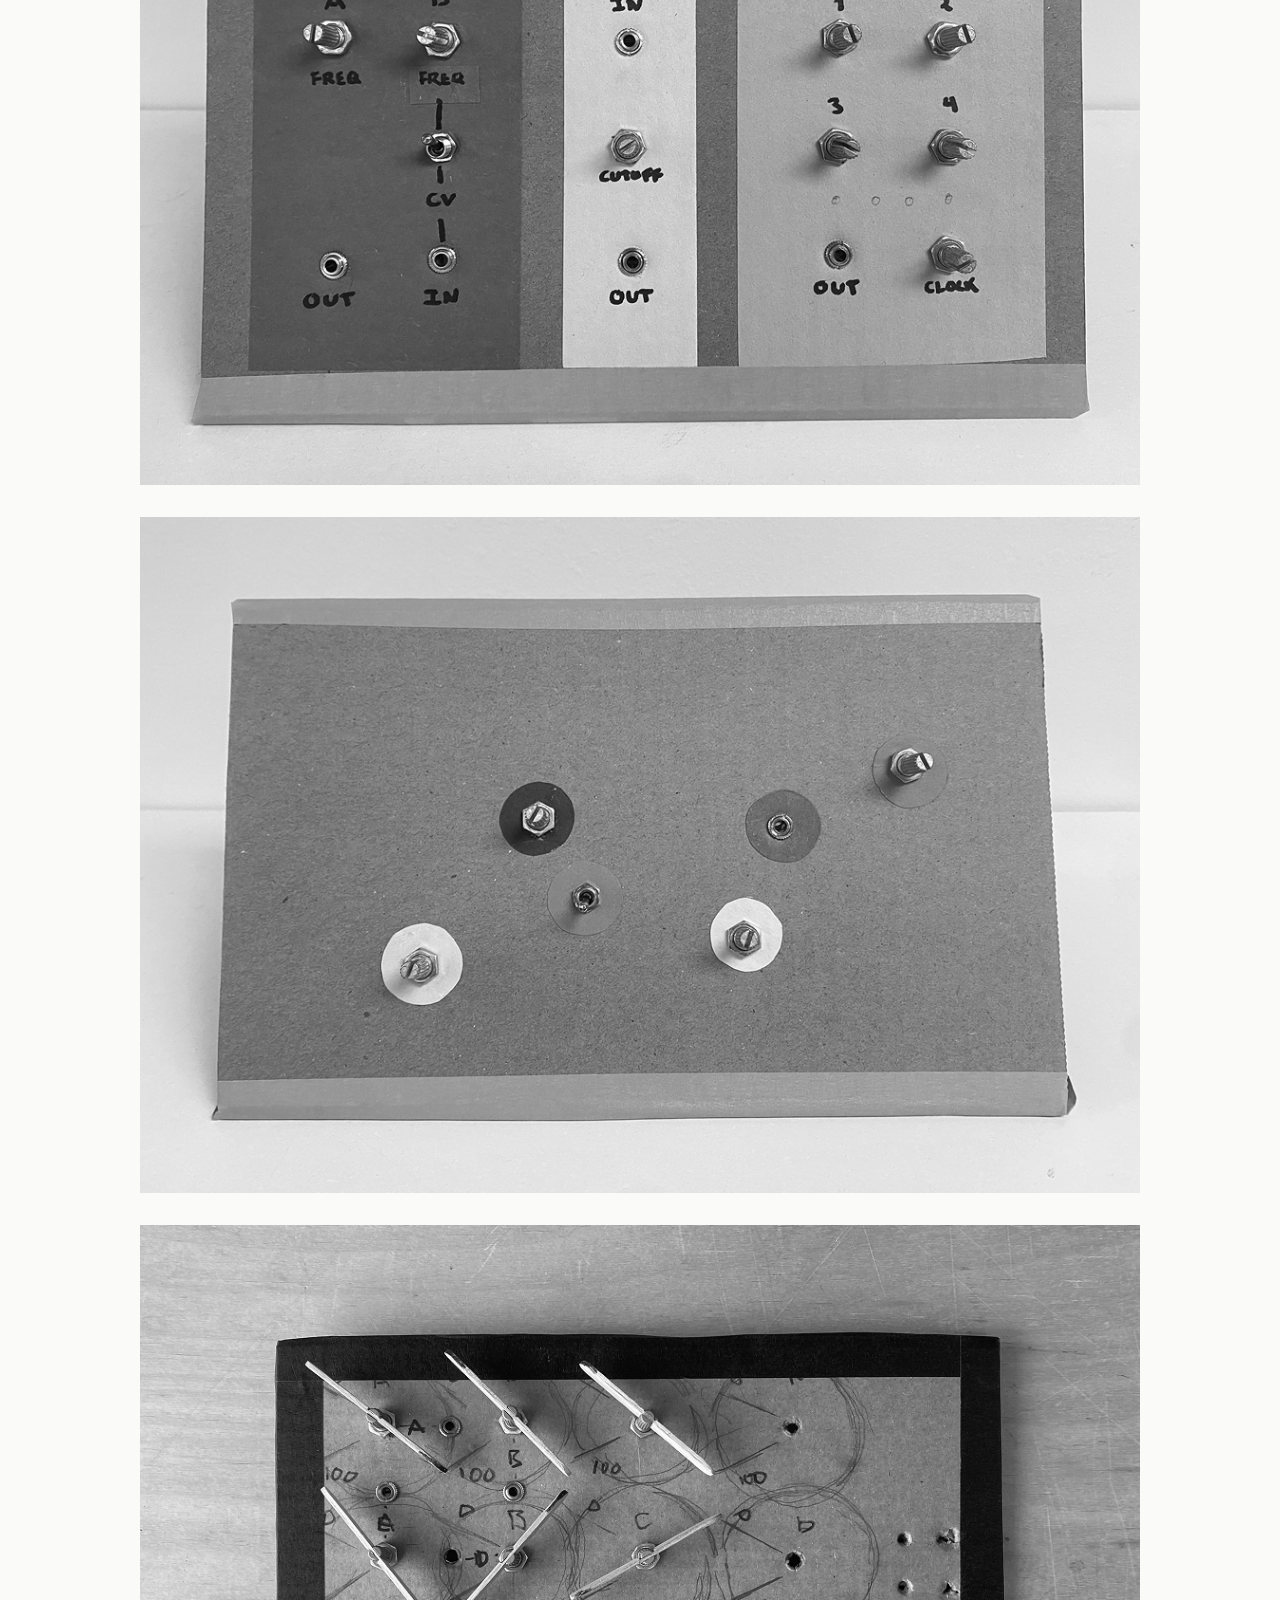
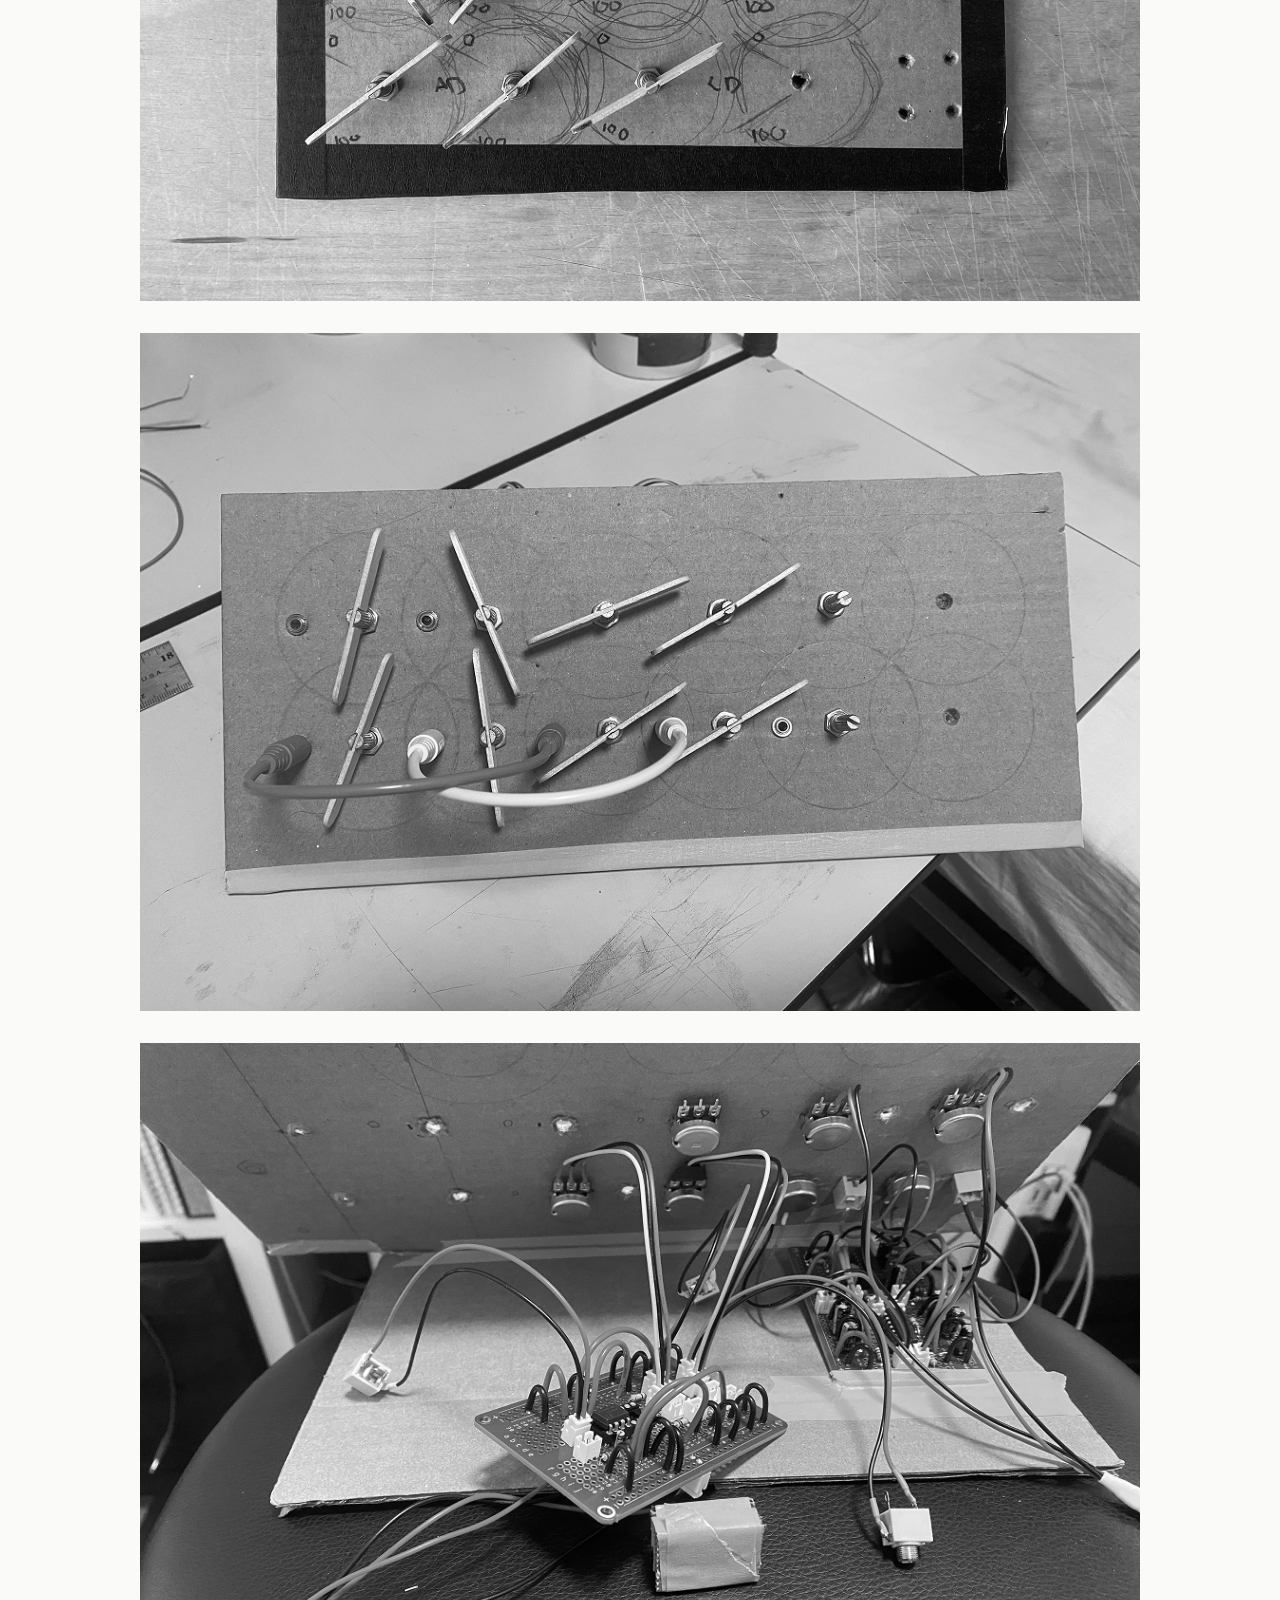
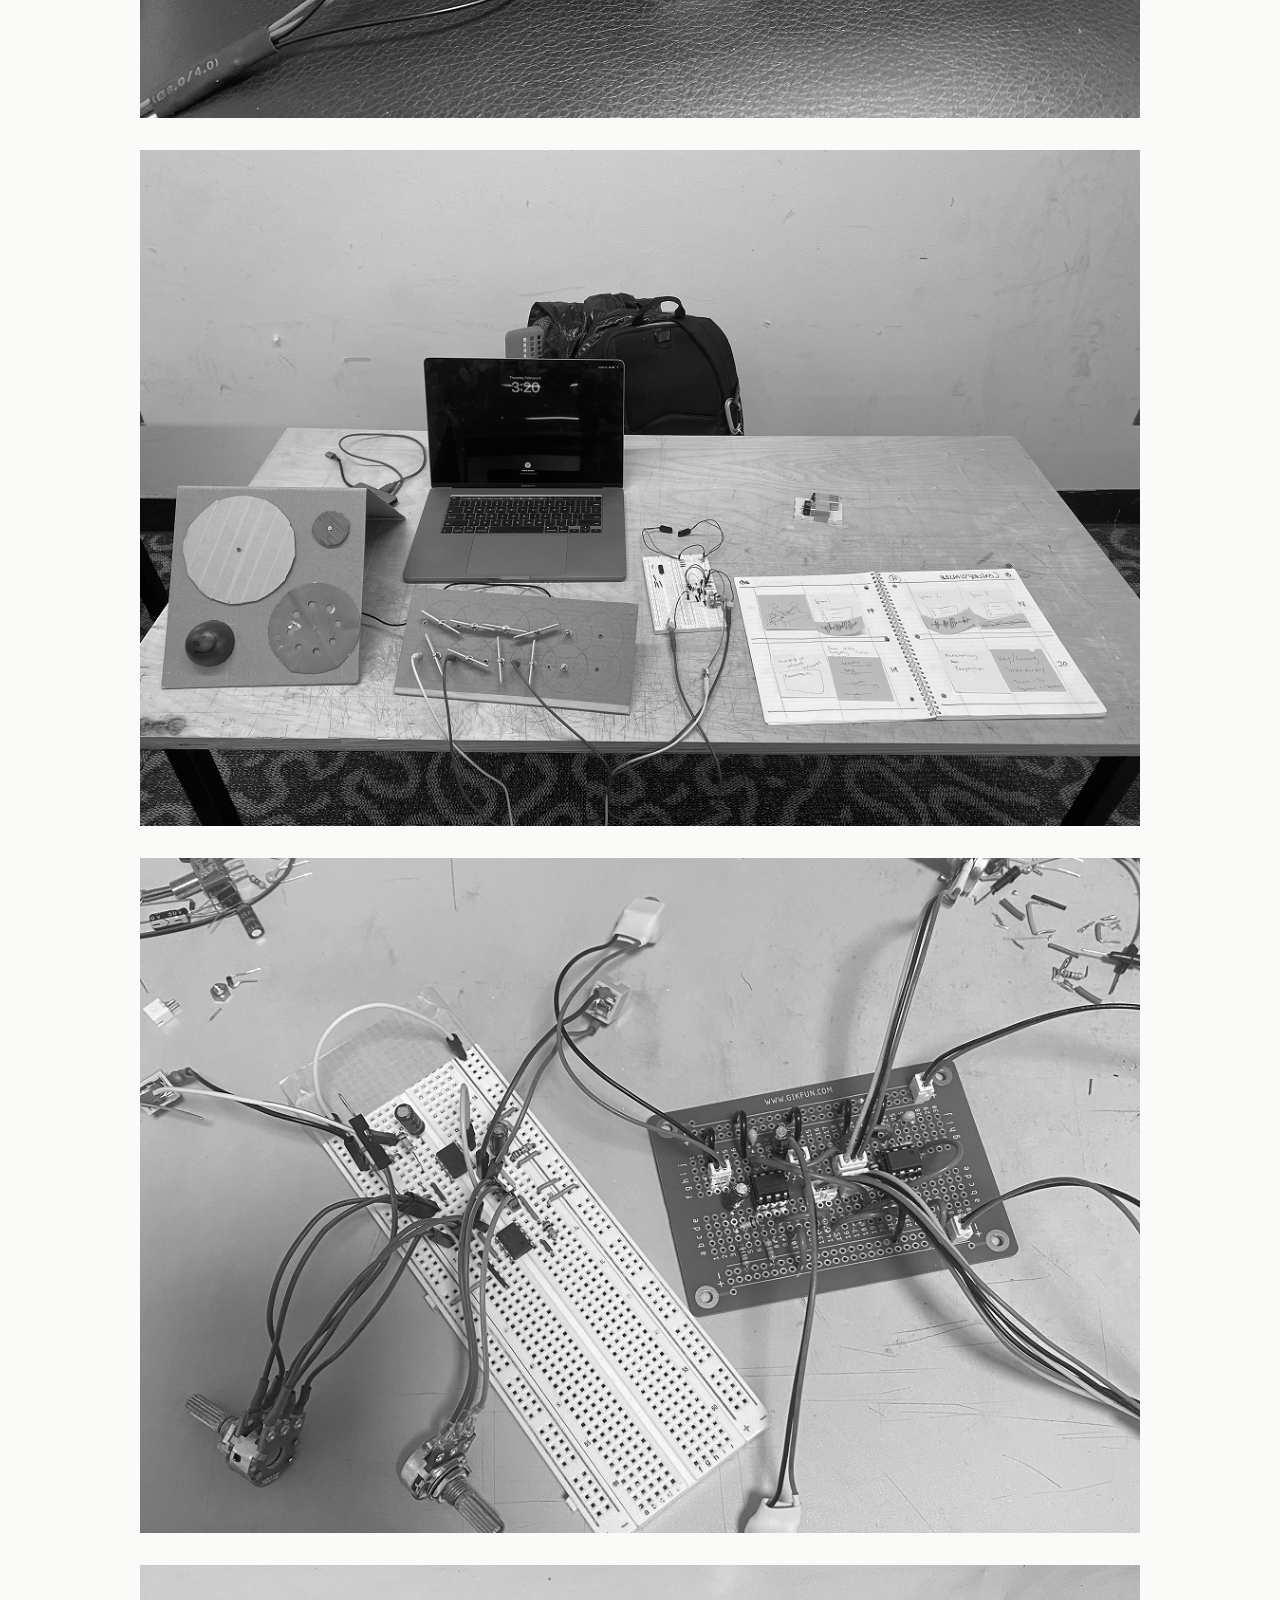
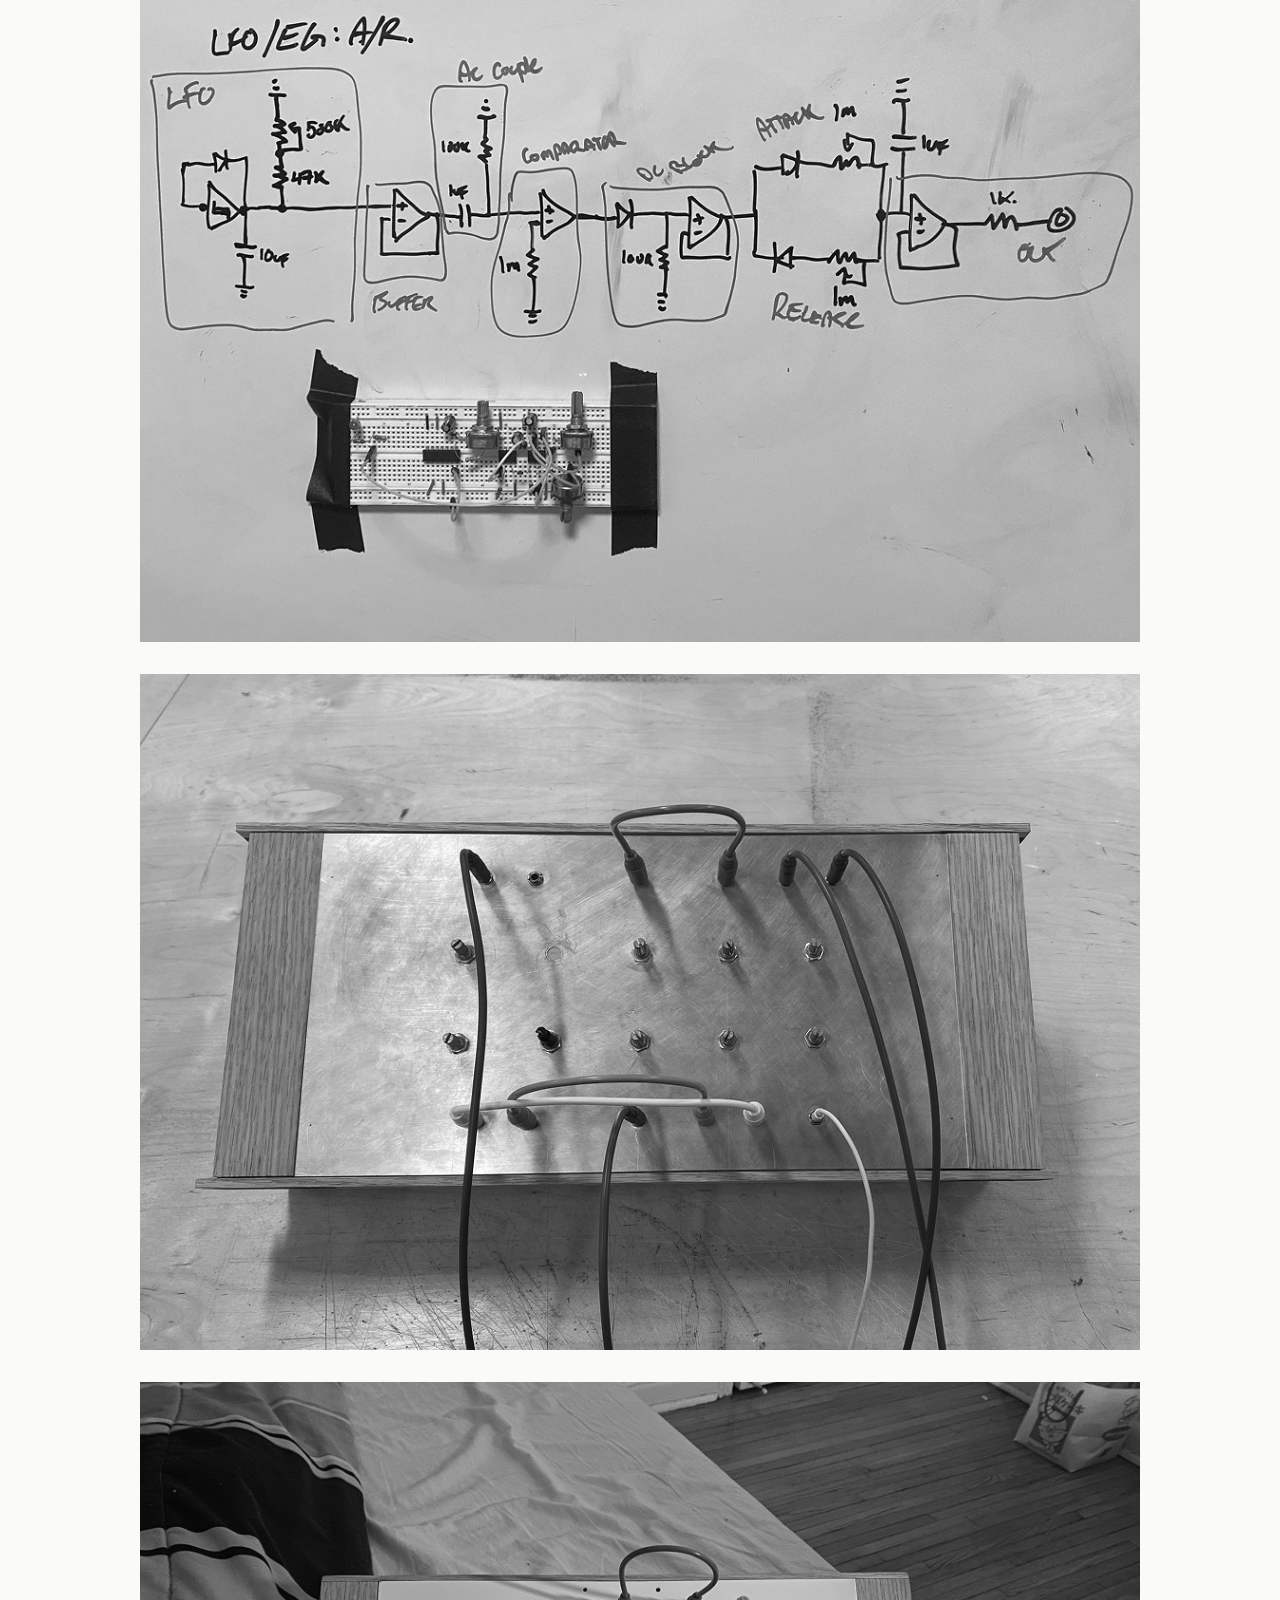
==== commit 540b7f6f: "responsiveness test" ====
--- a/thesis/index.html
+++ b/thesis/index.html
@@ -21,10 +21,9 @@
     <p><a href="spoon3_interaction/index.html">try out spoon3 here</a></p> 
     <img src="images/workshop_setup.png">
     <img src="images/spoon_insight.png">
-    <img src="images/sensory_balance.png">
+    <img src="images/sensory_bal.png">
     <img src="images/sen_comp.png">  
     <img src="images/standardization.png">
-
     <img src="images/contemp_core_proto.png">
     <img src="images/proto1.png">
     <img src="images/popstick_proto.png">
@@ -37,12 +36,7 @@
     <img src="images/circles.png">
     <img src="images/performance.png">
     <img src="images/play.png">
-    
-  
-    
+     <p><a href="https://www.youtube.com/watch?v=IZlP1dYNfaQ&list=RDIZlP1dYNfaQ&start_radio=1">watch the promo here</a></p>
+</body>
 
-  
-  
-
-</body>
 </html>
--- a/thesis/style.css
+++ b/thesis/style.css
@@ -1,14 +1,58 @@
-img{
-    display: block;
-    margin-left: auto;
-    margin-right: auto; 
-    padding: 20px;
+
+* {
+    box-sizing: border-box;
 }
 
+html {
+    -webkit-text-size-adjust: 100%;
+}
 
-p{
-    font-family: 'Times New Roman', Times, serif;
-    font-size: 20px;
+body {
+    margin: 0;
+    padding: clamp(24px, 5vw, 64px);
+    background: #fafaf8;
+    color: #222;
+    font-family: Arial, Helvetica, sans-serif;
+    font-size: 16px;
+    line-height: 1.5;
     text-align: center;
-    padding: 50px;
-}+}
+
+img {
+    display: block;
+    width: 100%;
+    max-width: 1000px;
+    height: auto;
+    margin: 0 auto 32px;
+}
+
+p {
+    max-width: 750px;
+    margin: 32px auto;
+}
+
+a {
+    color: inherit;
+    text-decoration: none;
+    border-bottom: 1px solid currentColor;
+    text-underline-offset: 4px;
+}
+
+a:hover {
+    opacity: 0.6;
+}
+
+@media (max-width: 600px) {
+    body {
+        padding: 24px 16px;
+        font-size: 15px;
+    }
+
+    img {
+        margin-bottom: 20px;
+    }
+
+    p {
+        margin: 24px auto;
+    }
+}
